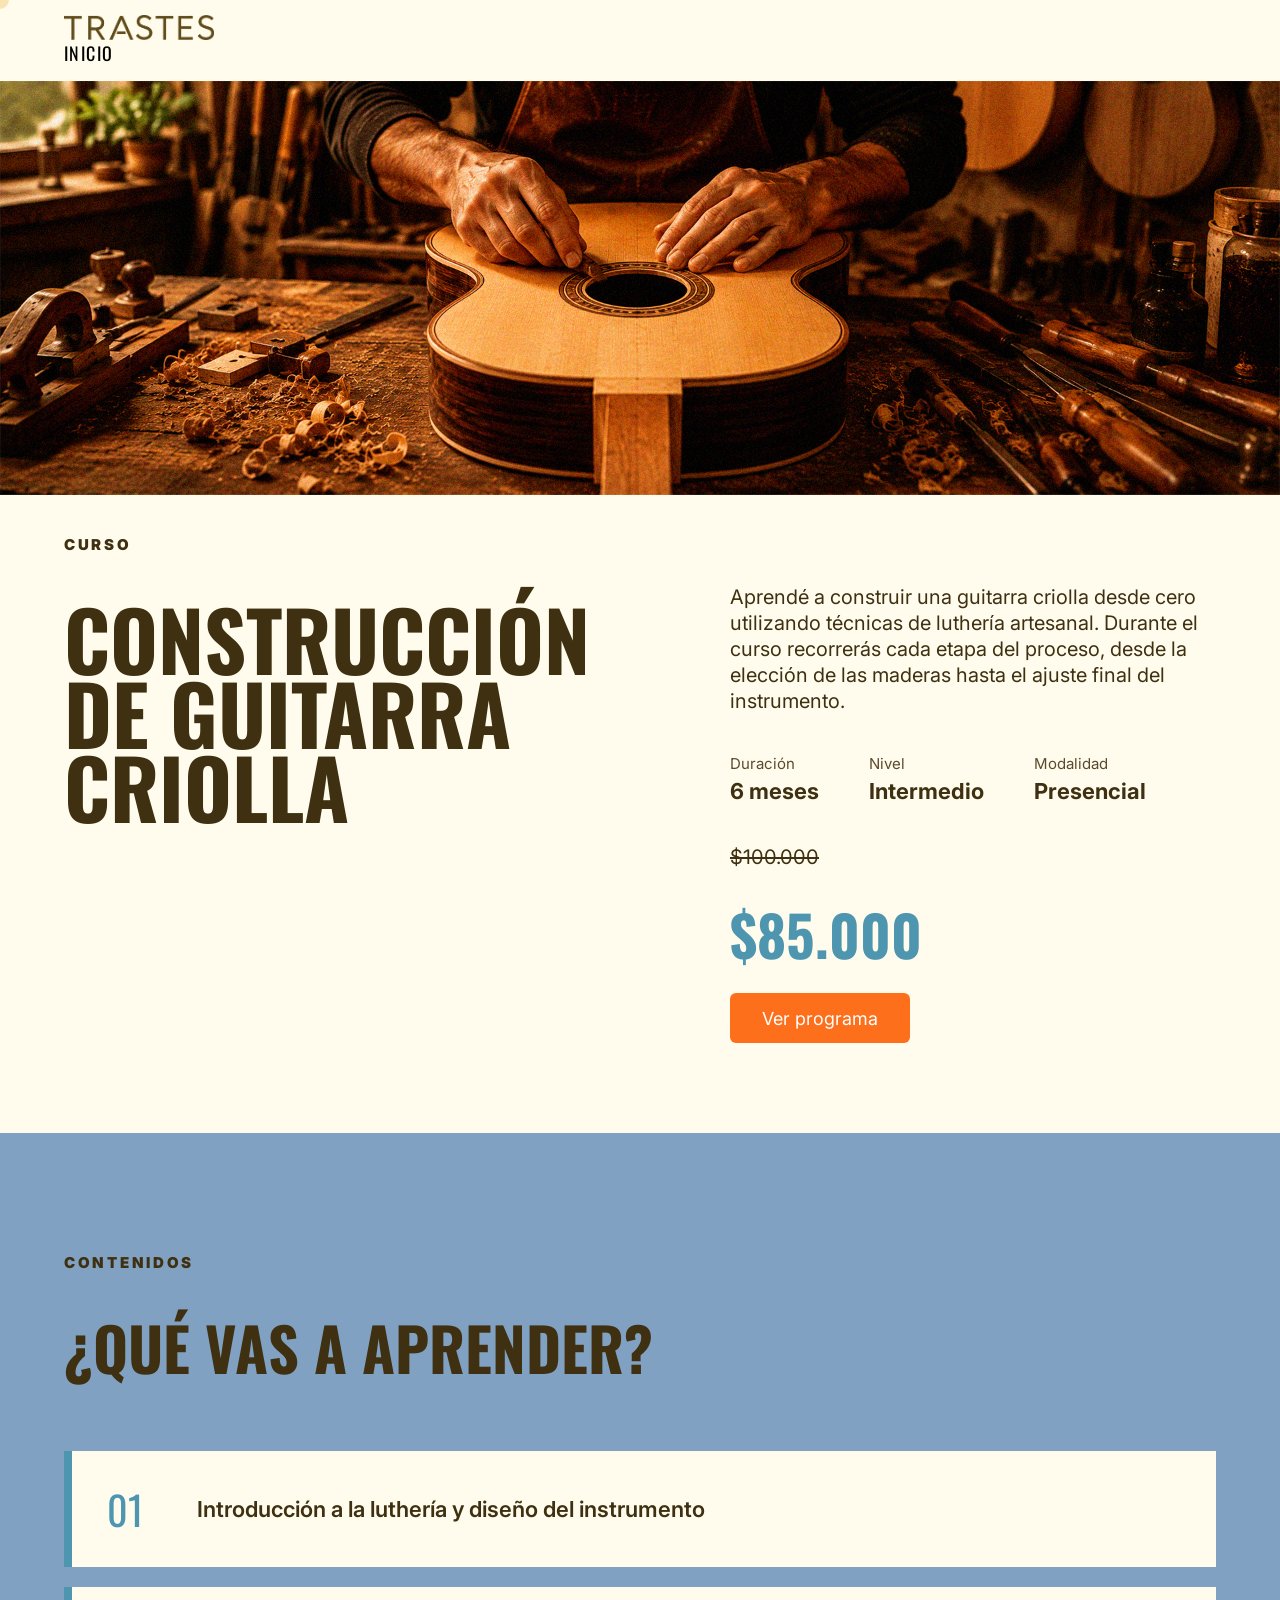
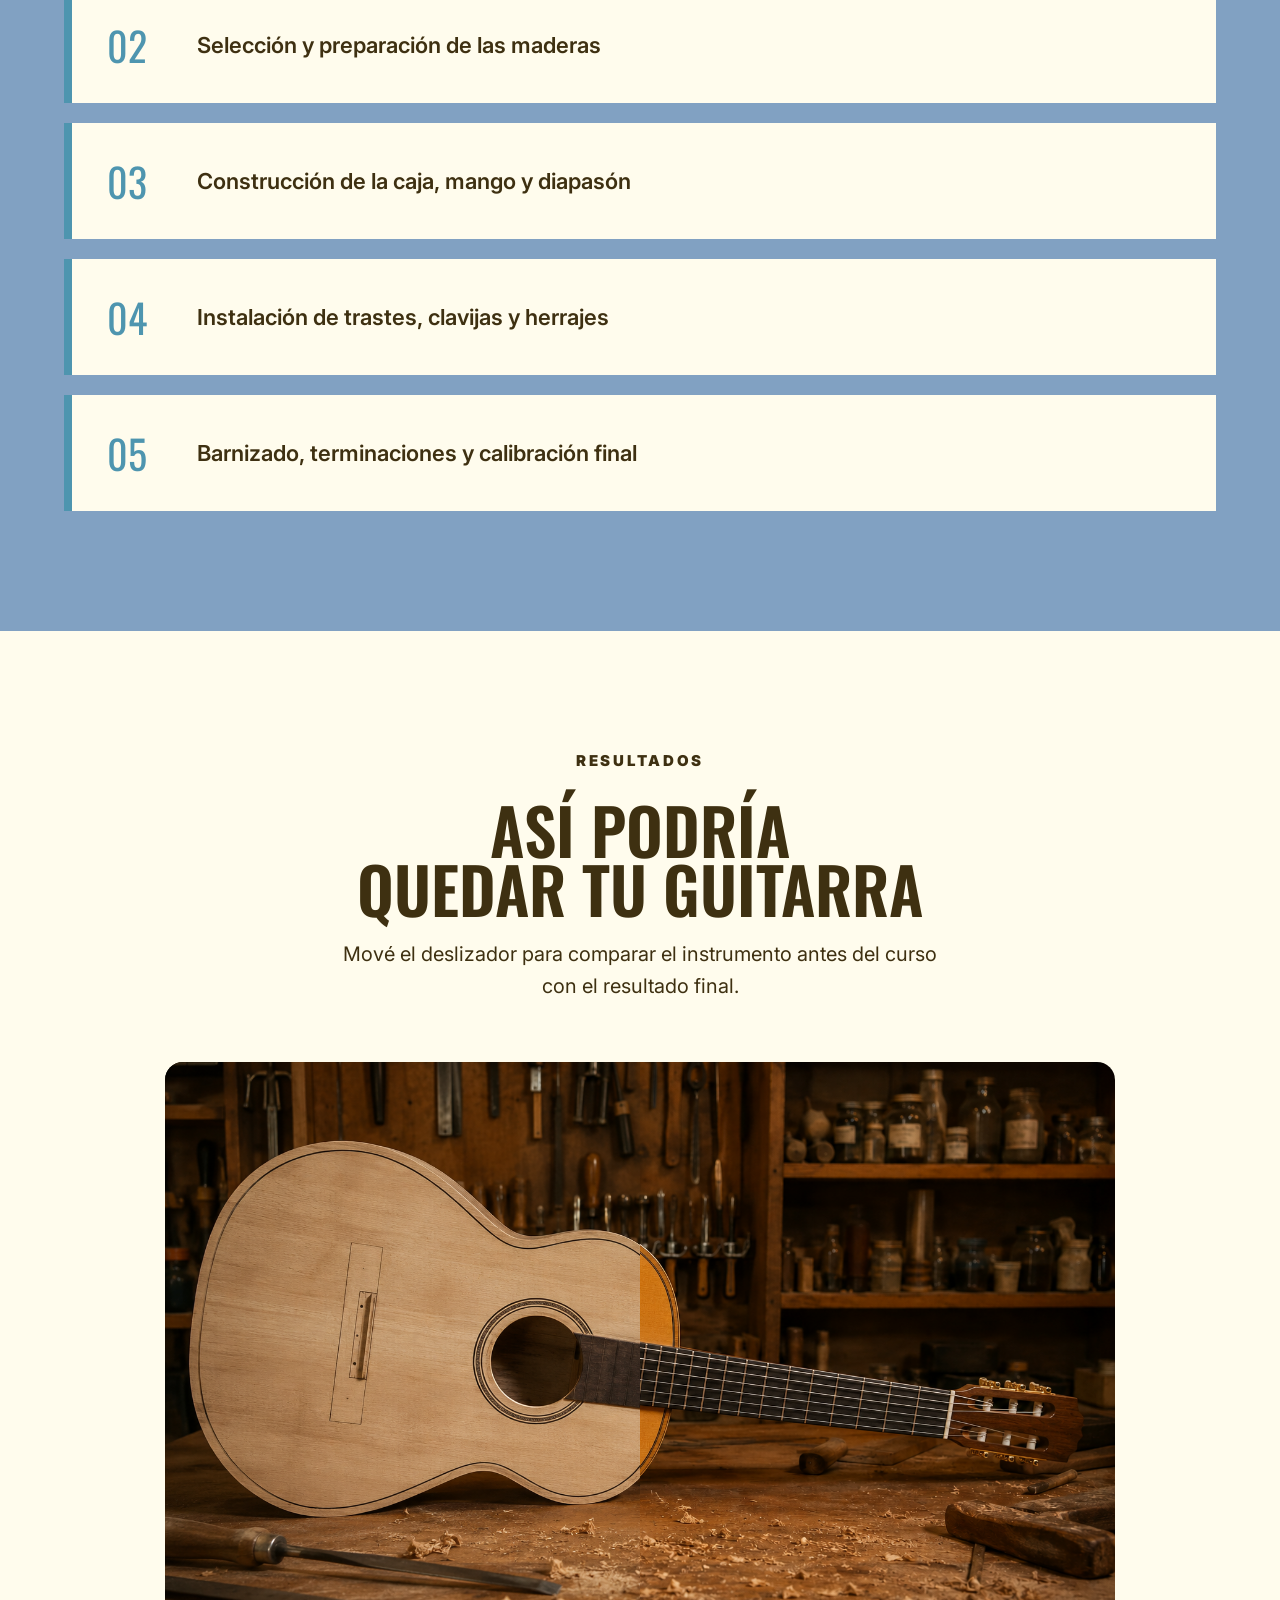
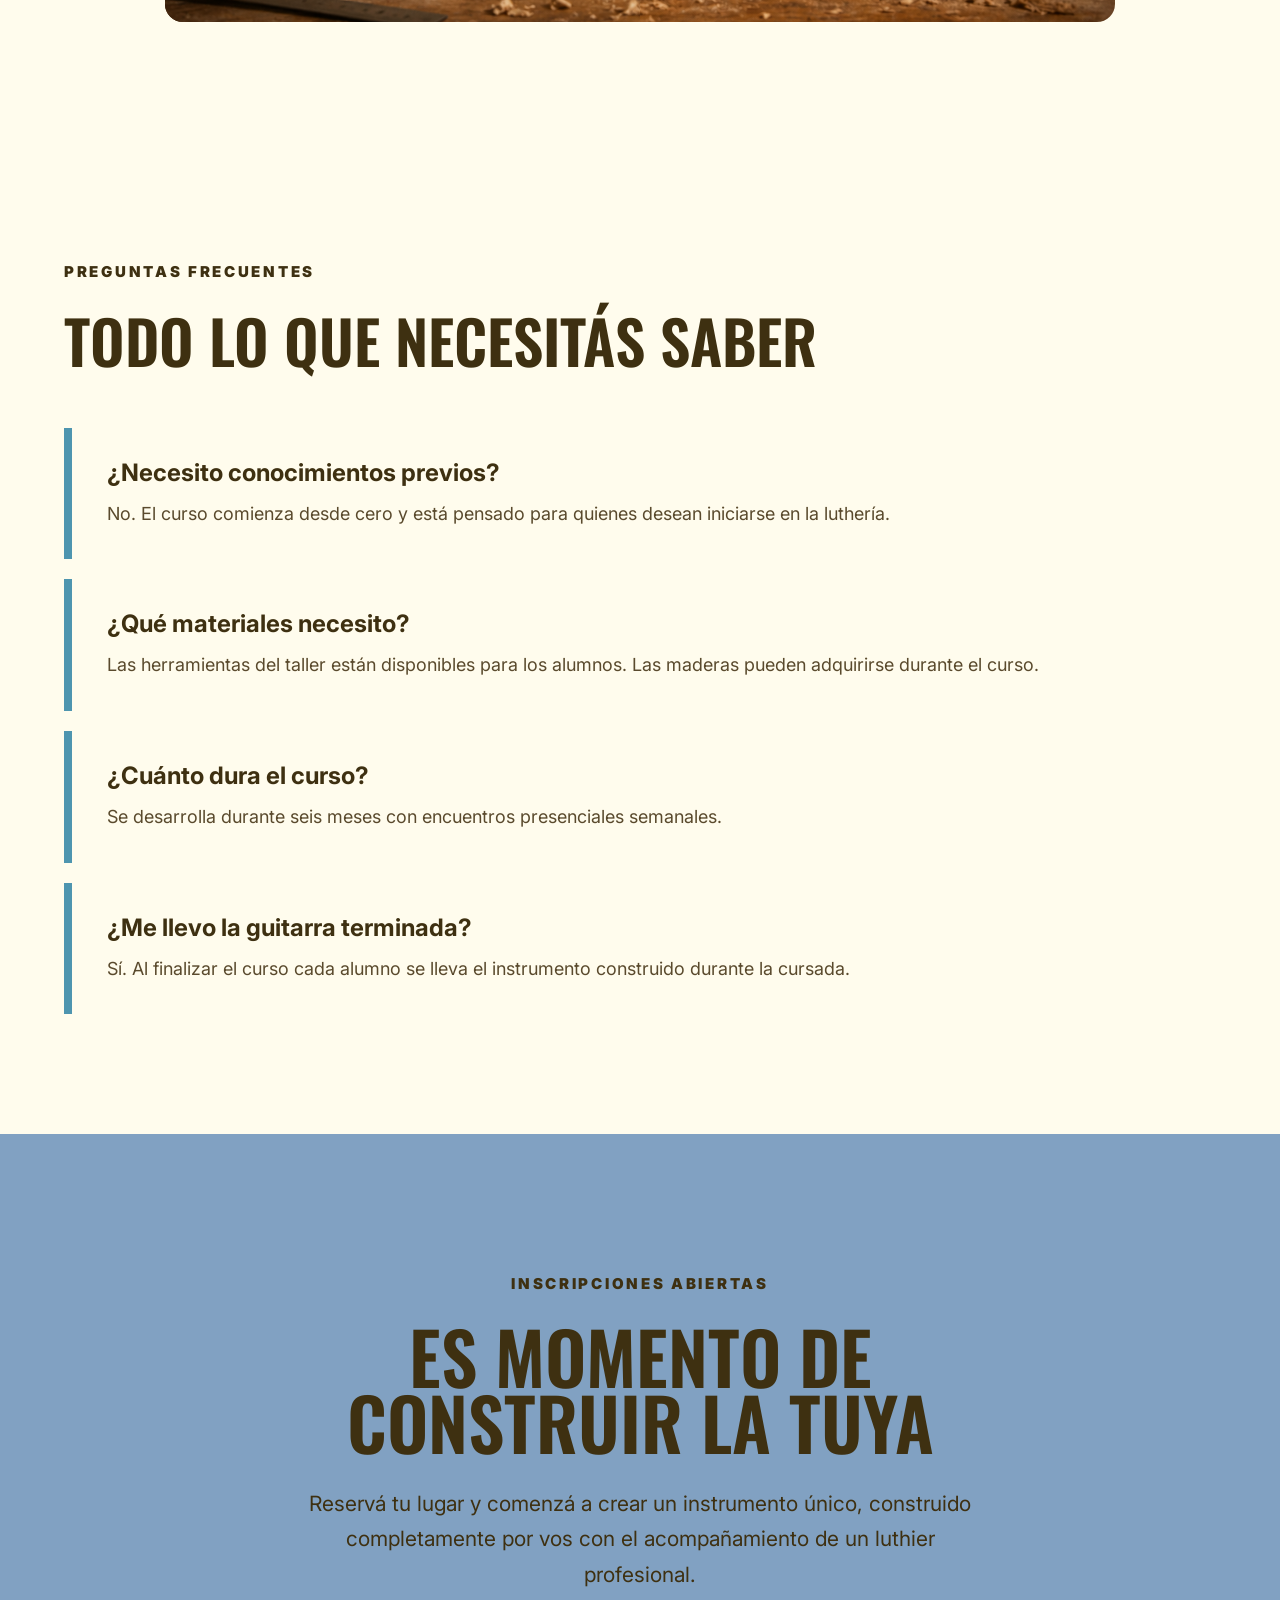
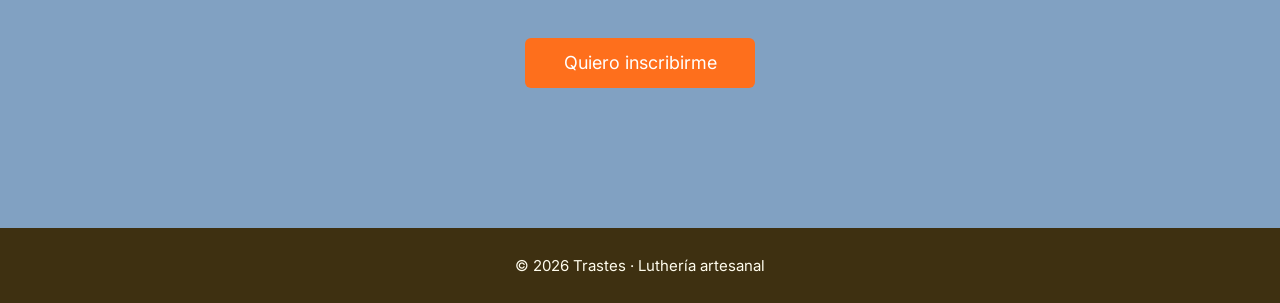
==== detalle.html @ e8a8e0d1 "Primer commit" ====
<!DOCTYPE html>
<html lang="es">

<head>

    <meta charset="UTF-8">

    <meta name="viewport" content="width=device-width, initial-scale=1.0">

    <title>Curso de Construcción de Guitarra Criolla | Trastes</title>

    <link rel="preconnect" href="https://fonts.googleapis.com">

    <link rel="preconnect" href="https://fonts.gstatic.com" crossorigin>

    <link href="https://fonts.googleapis.com/css2?family=Inter:wght@300;400;500;600;700&family=Oswald:wght@400;500;600;700&display=swap" rel="stylesheet">

    <link rel="stylesheet" href="style.css">

</head>

<body>

    <!-- CURSOR -->

    <div class="cursor"></div>

    <!-- ================= HEADER ================= -->

    <header class="header">

        <div class="container header-container">

            <a href="index.html" class="logo">

                <img src="img/logo.png" alt="Trastes">

            </a>

            <nav class="nav">

                <a href="index.html">
                    Inicio
                </a>

            </nav>

        </div>

    </header>

<!-- ================= HERO CURSO ================= -->

<section class="hero-curso">

    <!-- Imagen -->

    <div class="hero-curso-imagen">

        <img src="img/hero-curso.png" alt="Curso de Construcción">

    </div>

    <div class="container">

        <span class="subtitle">
            CURSO
        </span>

        <div class="hero-curso-contenido">

            <!-- Título -->

            <div class="hero-curso-titulo">

                <h1>

                    CONSTRUCCIÓN<br>
                    DE GUITARRA<br>
                    CRIOLLA

                </h1>

            </div>

            <!-- Información -->

            <div class="hero-curso-info">

                <p>

                    Aprendé a construir una guitarra criolla desde cero utilizando técnicas de luthería artesanal. Durante el curso recorrerás cada etapa del proceso, desde la elección de las maderas hasta el ajuste final del instrumento.

                </p>

                <div class="hero-datos">

                    <div class="dato">

                        <span>Duración</span>

                        <strong>6 meses</strong>

                    </div>

                    <div class="dato">

                        <span>Nivel</span>

                        <strong>Intermedio</strong>

                    </div>

                    <div class="dato">

                        <span>Modalidad</span>

                        <strong>Presencial</strong>

                    </div>

                </div>

                <div class="hero-precio">

                    <p class="precio-anterior">

                        $100.000

                    </p>

                    <h3>

                        $85.000

                    </h3>

                </div>

                <a href="#programa" class="btn-principal">

                    Ver programa

                </a>

            </div>

        </div>

    </div>

</section>

    <!-- ================= ¿QUÉ VAS A APRENDER? ================= -->

    <section class="detalle-aprender">

    <div class="container">

        <span class="subtitle">
            CONTENIDOS
        </span>

        <h2>
            ¿QUÉ VAS A APRENDER?
        </h2>

        <div class="programa">

            <div class="programa-item">
                <span>01</span>
                <h3>Introducción a la luthería y diseño del instrumento</h3>
            </div>

            <div class="programa-item">
                <span>02</span>
                <h3>Selección y preparación de las maderas</h3>
            </div>

            <div class="programa-item">
                <span>03</span>
                <h3>Construcción de la caja, mango y diapasón</h3>
            </div>

            <div class="programa-item">
                <span>04</span>
                <h3>Instalación de trastes, clavijas y herrajes</h3>
            </div>

            <div class="programa-item">
                <span>05</span>
                <h3>Barnizado, terminaciones y calibración final</h3>
            </div>

        </div>

    </div>

</section>

    <!-- ================= RESULTADOS ================= -->

    <section class="detalle-resultados">

        <div class="container">

            <span class="subtitle">
                RESULTADOS
            </span>

            <h2>

                ASÍ PODRÍA<br>
                QUEDAR TU GUITARRA

            </h2>

            <p class="resultado-texto">

                Mové el deslizador para comparar el instrumento antes del curso
                con el resultado final.

            </p>

            <div class="comparador">

                <img
                    src="img/resultado-despues.png"
                    alt="Después"
                    class="img-despues">

                <div class="img-antes">

                    <img
                        src="img/resultado-antes.png"
                        alt="Antes">

                </div>

                <input
                    type="range"
                    min="0"
                    max="100"
                    value="50"
                    class="slider-comparador">

            </div>

        </div>

    </section>

    <!-- ================= PREGUNTAS FRECUENTES ================= -->

    <section class="detalle-faq">

        <div class="container">

            <span class="subtitle">
                PREGUNTAS FRECUENTES
            </span>

            <h2>

                TODO LO QUE NECESITÁS SABER

            </h2>

            <div class="faq">

                <div class="faq-item">

                    <h3>
                        ¿Necesito conocimientos previos?
                    </h3>

                    <p>
                        No. El curso comienza desde cero y está pensado para quienes desean iniciarse en la luthería.
                    </p>

                </div>

                <div class="faq-item">

                    <h3>
                        ¿Qué materiales necesito?
                    </h3>

                    <p>
                        Las herramientas del taller están disponibles para los alumnos. Las maderas pueden adquirirse durante el curso.
                    </p>

                </div>

                <div class="faq-item">

                    <h3>
                        ¿Cuánto dura el curso?
                    </h3>

                    <p>
                        Se desarrolla durante seis meses con encuentros presenciales semanales.
                    </p>

                </div>

                <div class="faq-item">

                    <h3>
                        ¿Me llevo la guitarra terminada?
                    </h3>

                    <p>
                        Sí. Al finalizar el curso cada alumno se lleva el instrumento construido durante la cursada.
                    </p>

                </div>

            </div>

        </div>

    </section>
        <!-- ================= CTA FINAL ================= -->

    <section class="detalle-final">

        <div class="container">

            <span class="subtitle">
                INSCRIPCIONES ABIERTAS
            </span>

            <h2>

                ES MOMENTO DE<br>
                CONSTRUIR LA TUYA

            </h2>

            <p>

                Reservá tu lugar y comenzá a crear un instrumento único,
                construido completamente por vos con el acompañamiento
                de un luthier profesional.

            </p>

            <a href="index.html#contacto" class="btn-principal">

                Quiero inscribirme

            </a>

        </div>

    </section>

    <!-- ================= FOOTER ================= -->

    <footer class="footer">

        <div class="container">

            <p>

                © 2026 Trastes · Luthería artesanal

            </p>

        </div>

    </footer>

    <script src="script.js"></script>

</body>

</html>
---- style.css ----
/*==================================================
RESET
==================================================*/

*{
    margin:0;
    padding:0;
    box-sizing:border-box;
}

html{
    scroll-behavior:smooth;
}

body{

    background:#FFFCED;
    color:#000;
    font-family:'Inter',sans-serif;
    overflow-x:hidden;
    cursor:none;

}

/*==================================================
VARIABLES
==================================================*/

:root{

    --crema:#FFFCED;
    --celeste:#789EC5;
    --marron:#3E3011;
    --mostaza:#EFC45E;
    --negro:#000000;

}

/*==================================================
GENERALES
==================================================*/

.container{

    width:90%;
    max-width:1400px;
    margin:auto;

}

img{

    display:block;
    width:100%;

}

a{

    text-decoration:none;
    color:inherit;

}

ul{

    list-style:none;

}

/*==================================================
HEADER
==================================================*/

header{

    width:100%;
    padding:15px 0;

}

.nav-container{

    display:flex;
    justify-content:space-between;
    align-items:center;

}

/*==================================================
LOGO
==================================================*/

.logo img{

    width:150px;
    height:auto;

}

/*==================================================
MENU
==================================================*/

nav ul{

    display:flex;
    align-items:center;
    gap:58px;

}

nav a{

    font-family:'Oswald',sans-serif;
    font-size:18px;
    font-weight:400;
    text-transform:uppercase;
    letter-spacing:.08em;

    transition:.3s;

}

nav a:hover{

    color:var(--celeste);

}
/*==================================================
HERO
==================================================*/

.hero{

    width:100%;
    min-height:100vh;

    display:flex;
    align-items:center;

    padding:80px 0 40px;

}

.hero-container{

    display:flex;
    align-items:center;
    justify-content:space-between;

    gap:90px;

    margin-top:20px;

}

/*==================================================
TEXTO
==================================================*/

.hero-text{

    flex:0 0 43%;

    transform:translateY(-30px);

}

.subtitle{

    display:block;

    margin-bottom:30px;

    font-family:'Inter',sans-serif;
    font-size:15px;
    font-weight:900;
    text-transform:uppercase;
    letter-spacing:.18em;

    color:#3e3011;

}

.hero .subtitle{

    position:relative;
    top:-15px;

}
.hero h1{

    display:flex;
    flex-direction:column;

    margin-bottom:45px;

    font-family:'Oswald',sans-serif;
    font-size:108px;
    font-weight:600;

    line-height:.92;

    text-transform:uppercase;

}

.blue{

    color:#789EC5;

}

.brown{

    color:#3E3011;

}

.hero p{

    width:500px;

    margin-bottom:40px;

    font-family:'Inter',sans-serif;
    font-size:20px;
    font-weight:400;

    line-height:1.7;

    color:#000;

}

.hero p strong{

    font-weight:400;

}

/*==================================================
BOTÓN
==================================================*/

.btn-principal{

    display:inline-flex;
    justify-content:center;
    align-items:center;

    width:180px;
    height:50px;

    background:#fe6f1c;

    border-radius:6px;

    color:#fff;

    font-family:'Inter',sans-serif;
    font-size:18px;
    font-weight:700;

    transition:.3s;

}

.btn-principal:hover{

    background:#ddb148;

}
/*==================================================
IMAGEN HERO
==================================================*/

.hero-image{

    flex:0 0 57%;

    display:flex;
    justify-content:flex-end;
    align-items:center;

}

.hero-image img{

    width:100%;
    max-width:850px;

    height:auto;

    object-fit:contain;

    transition:.4s ease;

}

.hero-image img:hover{

    transform:scale(1.01);

}

/*==================================================
CURSOR PERSONALIZADO
==================================================*/

.cursor{

    position:fixed;

    top:0;
    left:0;

    width:18px;
    height:18px;

    border-radius:50%;

    background:rgba(239,196,94,.40);

    pointer-events:none;

    transform:translate(-50%,-50%);

    z-index:9999;

    transition:
        width .25s,
        height .25s,
        background .25s;

}

/*==================================================
SELECCIÓN
==================================================*/

::selection{

    background:#EFC45E;
    color:#000;

}

/*==================================================
SCROLL
==================================================*/

::-webkit-scrollbar{

    width:10px;

}

::-webkit-scrollbar-track{

    background:#F4F0DF;

}

::-webkit-scrollbar-thumb{

    background:#3E3011;

    border-radius:30px;

}

::-webkit-scrollbar-thumb:hover{

    background:#789EC5;

}

/*==================================================
TRANSICIONES
==================================================*/

.logo img,
nav a,
.btn-principal,
.hero-image img{

    transition:.35s ease;

}

.logo img:hover{

    transform:rotate(-2deg);

}
/*==================================================
/*==================================================
QUIÉNES SOMOS
==================================================*/

.nosotros{

    width:100%;

    padding:60px 0 90px;

}

.nosotros-image{

    width:100vw;

    margin-left:calc(50% - 50vw);

    margin-bottom:40px;

}

.nosotros-image img{

    width:100%;

    display:block;

}

.nosotros-contenido{

    display:flex;

    justify-content:space-between;

    align-items:flex-start;

    gap:140px;

}

.nosotros-titulo{

    width:48%;

}

.nosotros-info{

    width:52%;

}
/*==================================================
LAS MADERAS
==================================================*/

.maderas{

    width:100%;

    padding:140px 0 120px;

    background:
        url("img/maderas.png")
        center bottom
        no-repeat;

    background-size:cover;

}

.maderas-header{

    text-align:center;

    margin-bottom:70px;

}

.maderas-header h2{

    margin-bottom:18px;

    font-family:'Oswald',sans-serif;

    font-size:86px;

    font-weight:600;

    line-height:.95;

    text-transform:uppercase;

    color:var(--marron);

}

.maderas-header p{

    font-family:'Inter',sans-serif;

    font-size:20px;

    font-weight:400;

    line-height:1.45;

    color:#3E3011;

}

/*==================================================
GRID
==================================================*/

.maderas-grid{

    display:grid;

    grid-template-columns:repeat(4,1fr);

    gap:24px;

    justify-items:center;

}
/*==================================================
TARJETAS
==================================================*/

.card-madera{

    width:220px;

    display:flex;
    flex-direction:column;
    align-items:center;

    perspective:1200px;

}

.card-inner{

    position:relative;

    width:220px;
    height:420px;

    transform-style:preserve-3d;
    -webkit-transform-style:preserve-3d;

}

.card-front,
.card-back{

    position:absolute;

    top:0;
    left:0;

    width:100%;
    height:100%;

    border-radius:20px;

    overflow:hidden;

    transition:transform .65s ease;

    backface-visibility:hidden;
    -webkit-backface-visibility:hidden;

}

.card-front{

    background:#fff;

    transform:rotateY(0deg);

}

.card-front img{

    width:100%;
    height:100%;

    object-fit:cover;

    display:block;

}

/*==================================================
CARA TRASERA
==================================================*/

.card-back{

    display:flex;
    flex-direction:column;
    justify-content:center;
    align-items:center;

    padding:40px;

    background:#FFFCED;

    transform:rotateY(180deg);

    backface-visibility:hidden;
    -webkit-backface-visibility:hidden;

    text-align:center;

}

.card-back h3{

    margin-bottom:12px;

    font-family:'Inter',sans-serif;

    font-size:20px;

    font-weight:700;

    color:var(--marron);

}

.card-back p{

    font-family:'Inter',sans-serif;

    font-size:18px;

    font-weight:400;

    line-height:1.4;

    color:var(--marron);

}
/*==================================================
ICONOS MADERAS
==================================================*/

.icono-pluma{

    width:60px;

    height:auto;

    margin-bottom:22px;

}

.icono-escudo{

    width:65px;

    height:auto;

    margin-bottom:22px;

}

.icono-estrella{

    width:70px;

    height:auto;

    margin-bottom:22px;

}

.icono-balanza{

    width:100px;

    height:auto;

    margin-bottom:22px;

}
/*==================================================
ANIMACIÓN FLIP
==================================================*/

.card-front{

    transform:rotateY(0deg);

}

.card-back{

    transform:rotateY(180deg);

}

.card-madera:hover .card-front{

    transform:rotateY(-180deg);

}

.card-madera:hover .card-back{

    transform:rotateY(0deg);

}

/*==================================================
EFECTOS
==================================================*/

.card-front,
.card-back{

    box-shadow:0 8px 30px rgba(0,0,0,.08);

}

.card-madera:hover{

    cursor:pointer;

}

.card-front img{

    transition:.4s ease;

}

.card-madera:hover .card-front img{

    transform:scale(1.03);

}
/*==================================================
NOMBRE DE LA MADERA
==================================================*/

.card-madera h4{

    width:220px;

    margin-top:18px;

    text-align:center;

    font-family:'Inter',sans-serif;
    font-size:20px;
    font-weight:700;

    color:var(--marron);

}
/*==================================================
IMAGEN
==================================================*/

.nosotros-image{

    flex:0 0 48%;

    display:flex;
    justify-content:flex-start;

}

.nosotros-image img{

    display:block;

    width:100%;

    height:auto;

}

/*==================================================
TEXTO
==================================================*/

.nosotros-titulo{

    width:48%;

}

.nosotros-titulo h2{

    display:flex;
    flex-direction:column;

    font-family:'Oswald',sans-serif;
    font-size:88px;
    font-weight:600;

    line-height:.94;

    text-transform:uppercase;

}

.nosotros-titulo h2 span{

    display:block;

    white-space:nowrap;

}

.nosotros-info{

    width:52%;

}

.nosotros-info p{

    font-family:'Inter',sans-serif;
    font-size:19px;
    font-weight:400;

    line-height:1.45;

    color:#000;

    margin-bottom:38px;

}

.nosotros-info .btn-principal{

    margin-top:5px;

}

.btn-principal:active{

    transform:scale(.97);

}
/*==================================================
CURSOS
==================================================*/

.cursos{

    width:100%;

    padding:55px 0 65px;

    background-color:#FFFCED;

    background-image:url("img/fondo-cursos.png");

    background-repeat:no-repeat;

    background-position:center center;

    background-size:cover;

}

.cursos-header{

    text-align:center;

    margin-bottom:55px;

}

.cursos-header h2{

    font-family:'Oswald',sans-serif;
    font-size:74px;
    font-weight:700;

    text-transform:uppercase;

    color:#3E3011;

}

/*==================================================
GRID
==================================================*/

.cursos-grid{

    display:flex;

    justify-content:space-between;

    align-items:flex-start;

    gap:35px;

}

/*==================================================
TARJETAS
==================================================*/

.curso-card{

    width:29%;

    display:flex;

    flex-direction:column;

    align-items:center;

    min-height:620px;

    transition:.35s ease;

    overflow:hidden;

}

.curso-card:hover{

    transform:translateY(-8px);

}

.curso-grande{

    width:32%;

    min-height:600px;

}

.curso-card img{

    width:100%;

    display:block;

}
.curso-grande img{

    width:93%;

    margin:16px auto 0;

}

/*==================================================
INFORMACIÓN
==================================================*/

.curso-info{

    width:80%;

    margin-top:-270px;

    display:flex;

    flex-direction:column;

}

.curso-card:not(.curso-grande) .curso-info{

    margin-top:-260px;

}

.nivel{

    margin-bottom:12px;

    font-family:'Inter',sans-serif;
    font-size:15px;
    font-weight:400;

    color:#3E3011;

}

.nivel strong{

    font-weight:700;

}

.curso-info h3{

    margin-bottom:14px;

    font-family:'Inter',sans-serif;
    font-size:23px;
    font-weight:700;

    line-height:1.05;

    color:#3E3011;

}

.descripcion{

    margin-bottom:8px;

    font-family:'Inter',sans-serif;
    font-size:14px;

    line-height:1.45;

    color:#3E3011;

}

.precio-anterior{

    margin-bottom:-50px;

    font-family:'Inter',sans-serif;
    font-size:17px;

    color:#6E5A37;

    text-decoration:line-through;

}

.curso-footer{

    display:flex;

    justify-content:space-between;

    align-items:flex-end;

    gap:18px;

    margin-top:12px;

}

.precio{

    font-family:'Inter',sans-serif;
    font-size:30px;
    font-weight:800;

    color:#4E95AF;

    margin:0;

}

/*==================================================
BOTÓN
==================================================*/

.curso-card .btn-principal{

    width:150px;
    height:44px;

    display:flex;
    justify-content:center;
    align-items:center;

    margin:0;

    font-size:18px;

    flex-shrink:0;

}
/*==================================================
BOTONES
==================================================*/
.curso-card .btn-principal{

    width:180px;
    height:50px;

    display:flex;
    justify-content:center;
    align-items:center;

}

/* Tarjetas laterales */
.curso-chico .btn-principal{

    margin-top:-25px;

}

/* Tarjeta del medio */
.curso-grande .btn-principal{

    margin-top:0;

}

/*==================================================
HEADER
==================================================*/

.cursos-header{

    text-align:center;

    margin-bottom:35px;

}

.cursos-header h2{

    font-family:'Oswald',sans-serif;

    font-size:74px;

    font-weight:700;

    text-transform:uppercase;

    color:#3E3011;

}
/*==================================================
PROCESO
==================================================*/

.proceso{

    width:100%;

    padding:90px 0;

    background:url("img/fondo-proceso.png") center center no-repeat;

    background-size:cover;

}

/*==================================================
CONTENEDOR
==================================================*/

.proceso-container{

    display:flex;

    flex-direction:column;

}

/*==================================================
HEADER
==================================================*/

.proceso-header{

    margin-bottom:70px;

}

.proceso .subtitle{

    margin-bottom:16px;

}

.proceso-header h2{

    font-family:'Oswald',sans-serif;

    font-size:64px;

    font-weight:700;

    line-height:.92;

    text-transform:uppercase;

    color:#3E3011;

}

/*==================================================
CONTENIDO
==================================================*/

.proceso-content{

    display:flex;

    justify-content:space-between;

    align-items:flex-start;

    gap:100px;

}

/*==================================================
TIMELINE
==================================================*/

.timeline{

    width:520px;

    position:relative;

    display:flex;

    flex-direction:column;

    gap:55px;

    padding-left:5px;

}

.linea{

    position:absolute;

    left:17px;

    top:18px;

    bottom:18px;

    width:2px;

    background:#C7B898;

}

.step{

    display:grid;

    grid-template-columns:36px 55px auto;

    align-items:flex-start;

    column-gap:22px;

}

/*==================================================
CÍRCULO
==================================================*/

.circle{

    width:34px;

    height:34px;

    border-radius:50%;

    border:2px solid #3E3011;

    background:#FFFCED;

    transition:.4s;

    z-index:2;

}

/*==================================================
NÚMERO
==================================================*/

.numero{

    font-family:'Inter',sans-serif;

    font-size:34px;

    font-weight:700;

    color:#B7AA91;

    transition:.4s;

}

/*==================================================
TEXTO
==================================================*/

.texto{

    font-family:'Inter',sans-serif;

    font-size:26px;

    font-weight:700;

    line-height:1.1;

    text-transform:uppercase;

    color:#B7AA91;

    transition:.4s;

}

.texto span{

    display:block;

    margin-top:10px;

    font-family:'Inter',sans-serif;

    font-size:16px;

    font-weight:400;

    line-height:1.45;

    text-transform:none;

    color:#7D6A49;

    max-width:300px;

}

/*==================================================
ACTIVO
==================================================*/

.step.active .circle{

    background:#3e3011;

}

.step.active .numero,
.step.active .texto{

    color:#3e3011;

}

.step.active .texto span{

    color:#3e3011;

}

/*==================================================
IMAGEN
==================================================*/

.proceso-right{

    flex:1;

    display:flex;

    justify-content:center;

    align-items:flex-start;

    margin-top:-60px;

    margin-left:100px;

}

.proceso-right img{

    width:100%;

    max-width:560px;

    border-radius:20px;

    transition:opacity .5s ease;

}
/*==================================================
GALERÍA
==================================================*/

.galeria{

    width:100%;

    padding:90px 0;

    overflow:hidden;

    background:url("img/fondo-galeria.png") center center no-repeat;
    background-size:cover;

}

/*==================================================
FILAS
==================================================*/

.galeria-slider{

    width:100%;

    overflow:hidden;

    margin-bottom:18px;

}

.galeria-track{

    display:flex;

    width:max-content;

    gap:18px;

}

.galeria-track img{

    width:320px;

    height:320px;

    object-fit:cover;

    flex-shrink:0;

    transition:transform .35s ease;

}

.galeria-track img:hover{

    transform:scale(1.05);

}

/*==================================================
ANIMACIONES
==================================================*/

.izquierda{

    animation:galeriaIzquierda 90s linear infinite;

}

.derecha{

    animation:galeriaDerecha 90s linear infinite;

}

@keyframes galeriaIzquierda{

    from{

        transform:translateX(0);

    }

    to{

        transform:translateX(-50%);

    }

}

@keyframes galeriaDerecha{

    from{

        transform:translateX(-50%);

    }

    to{

        transform:translateX(0);

    }

}
/*==================================================
TESTIMONIOS
==================================================*/

.testimonios{

    width:100%;

    padding:90px 0;

    background:url("img/fondo-testimonios.png") center center no-repeat;

    background-size:cover;

    overflow:hidden;

}

/*==================================================
HEADER
==================================================*/

.testimonios-header{

    text-align:center;

    margin-bottom:60px;

}

.testimonios-header h2{

    font-family:'Oswald',sans-serif;

    font-size:64px;

    font-weight:700;

    line-height:.95;

    text-transform:uppercase;

    color:#3E3011;

}

/*==================================================
SLIDER
==================================================*/

.slider{

    width:100%;

    overflow:hidden;

    padding:0 80px;

    box-sizing:border-box;

}

.slider-track{

    display:flex;

    gap:28px;

    width:max-content;

    padding:15px 0;

    animation:scrollTestimonios 90s linear infinite;

}

/*==================================================
TARJETAS
==================================================*/

.testimonio-card{

    width:360px;

    min-height:230px;

    padding:35px;

    border-radius:18px;

    background:#FFFCED;

    flex-shrink:0;

    display:flex;

    flex-direction:column;

    justify-content:flex-start;

    box-shadow:0 10px 30px rgba(0,0,0,.08);

}

/*==================================================
TEXTO
==================================================*/

.estrellas{

    font-size:22px;

    color:#F6B100;

    margin-bottom:18px;

}

.comentario{

    font-family:'Inter',sans-serif;

    font-size:18px;

    line-height:1.7;

    color:#3E3011;

    margin-bottom:25px;

}

.autor{

    margin-top:auto;

    font-family:'Inter',sans-serif;

    font-size:15px;

    font-weight:700;

    color:#4E95AF;

}

/*==================================================
ANIMACIÓN
==================================================*/

@keyframes scrollTestimonios{

    from{

        transform:translateX(0);

    }

    to{

        transform:translateX(-50%);

    }

}
/*==================================================
CONTACTO
==================================================*/

.contacto{

    width:100%;

    padding:100px 0;

    background:#F8F3E6;

}

/*==================================================
CONTENEDOR
==================================================*/

.contacto-container{

    display:flex;

    justify-content:space-between;

    align-items:center;

    gap:80px;

}

/*==================================================
IZQUIERDA
==================================================*/

.contacto-left{

    width:42%;

}

.contacto .subtitle{

    margin-bottom:18px;

}

.contacto-left h2{

    margin-bottom:28px;

    font-family:'Oswald',sans-serif;

    font-size:84px;

    font-weight:600;

    line-height:.9;

    text-transform:uppercase;

    color:#3E3011;

}

.contacto-left h2 span{

    color:#789ec5;

}

.contacto-left p{

    margin-bottom:35px;

    font-family:'Inter',sans-serif;

    font-size:22px;

    color:#222;

}

/*==================================================
FORMULARIO
==================================================*/

.contacto form{

    display:flex;

    flex-direction:column;

    gap:20px;

}

.contacto input,
.contacto textarea{

    width:100%;

    padding:16px 26px;

    background:transparent;

    border:1px solid #8F8164;

    outline:none;

    font-family:'Inter',sans-serif;

    font-size:18px;

    color:#3E3011;

}
.contacto textarea{

    height:120px;

    resize:none;

}
.contacto input::placeholder,
.contacto textarea::placeholder{

    color:#3E3011;

}

/*==================================================
BOTÓN
==================================================*/
.btn-principal{

    display:inline-flex;
    justify-content:center;
    align-items:center;

    width:180px;
    height:50px;

    background:#fe6f1c;

    border:none;
    outline:none;

    border-radius:6px;

    color:#fff;

    font-family:'Inter',sans-serif;
    font-size:18px;
    font-weight:400;

    transition:.3s;

    cursor:pointer;

}

/*==================================================
IMAGEN
==================================================*/

.contacto-right{

    width:52%;

    display:flex;

    justify-content:flex-end;

}

.contacto-right img{

    width:100%;

    max-width:760px;

    display:block;

}
/*==================================================
HERO CURSO
==================================================*/

.hero-curso{

    width:100%;

    padding:0 0 90px;

}

/*==================================================
IMAGEN
==================================================*/

.hero-curso-imagen{

    width:100vw;

    margin-left:calc(50% - 50vw);

    margin-bottom:40px;

}

.hero-curso-imagen img{

    width:100%;

    display:block;

}

/*==================================================
CONTENIDO
==================================================*/

.hero-curso-contenido{

    display:flex;

    justify-content:space-between;

    align-items:flex-start;

    gap:140px;

}

/*==================================================
COLUMNA IZQUIERDA
==================================================*/

.hero-curso-titulo{

    width:48%;

}

.hero-curso-titulo h1{

    margin-top:18px;

    font-family:'Oswald',sans-serif;

    font-size:82px;

    font-weight:700;

    line-height:.9;

    text-transform:uppercase;

    color:#3E3011;

}

/*==================================================
COLUMNA DERECHA
==================================================*/

.hero-curso-info{
    width:52%;

}

.hero-curso-info p{
    margin-bottom:40px;

    font-family:'Inter',sans-serif;

    font-size:20px;

    line-height:1.3;

    color:#3E3011;

}

/*==================================================
DATOS
==================================================*/

.hero-datos{

    display:flex;

    gap:50px;

    margin-bottom:40px;

}

.dato{

    display:flex;

    flex-direction:column;

}

.dato span{

    font-size:15px;

    color:#5C4A2C;

    margin-bottom:5px;

}

.dato strong{

    font-size:22px;

    color:#3E3011;

}

/*==================================================
PRECIO
==================================================*/

.hero-precio{

    margin-bottom:35px;

}

.precio-anterior{

    font-size:18px;

    text-decoration:line-through;

    color:#7E6E53;

    margin-bottom:-20px;

}
.hero-precio h3{

    font-family:'Oswald',sans-serif;

    font-size:56px;

    line-height:.85;

    color:#4E95AF;

}
/*==================================================
BOTÓN
==================================================*/

.hero-curso-info .btn-principal{
    display:inline-flex;

    align-items:center;

    justify-content:center;

}
/*==================================================
APRENDER
==================================================*/

.detalle-aprender{

    padding:120px 0;

    background:#81a1c2;

}

.detalle-aprender h2{

    margin:20px 0 60px;

    font-family:'Oswald',sans-serif;

    font-size:60px;

    color:#3E3011;

    text-transform:uppercase;

}

.aprender-grid{

    display:grid;

    grid-template-columns:repeat(3,1fr);

    gap:28px;

}

.item{

    padding:35px;

    background:#fffced;

    border:1px solid #fffced;

    transition:.35s;

}

.item:hover{

    transform:translateY(-8px);

    box-shadow:0 18px 40px rgba(0,0,0,.08);

}

.item h3{

    margin-bottom:18px;

    font-family:'Oswald',sans-serif;

    font-size:50px;

    color:#4E95AF;

}

.item p{

    font-family:'Inter',sans-serif;

    font-size:18px;

    line-height:1.6;

    color:#3E3011;

}
/*==================================================
PROGRAMA
==================================================*/

.detalle-programa{

    width:100%;

    padding:120px 0;

    background:#fffced;

}

.detalle-programa h2{

    margin:20px 0 60px;

    font-family:'Oswald',sans-serif;

    font-size:60px;

    font-weight:600;

    line-height:.95;

    text-transform:uppercase;

    color:#3E3011;

}

.programa{

    display:flex;

    flex-direction:column;

    gap:20px;

}

.programa-item{

    display:flex;

    align-items:center;

    gap:35px;

    padding:28px 35px;

    background:#fffced;

    border-left:8px solid #4E95AF;

    transition:.35s;

}

.programa-item:hover{

    transform:translateX(10px);

    box-shadow:0 12px 30px rgba(0,0,0,.08);

}

.programa-item span{

    width:55px;

    font-family:'Oswald',sans-serif;

    font-size:40px;

    color:#4E95AF;

}

.programa-item h3{

    font-family:'Inter',sans-serif;

    font-size:22px;

    font-weight:600;

    color:#3E3011;

}

/*==================================================
RESULTADOS
==================================================*/

.detalle-resultados{

    width:100%;

    padding:120px 0;

    background:#fffced;

    text-align:center;

}

.detalle-resultados h2{

    margin:20px 0;

    font-family:'Oswald',sans-serif;

    font-size:64px;

    font-weight:600;

    line-height:.92;

    text-transform:uppercase;

    color:#3E3011;

}

.resultado-texto{

    max-width:620px;

    margin:0 auto 60px;

    font-family:'Inter',sans-serif;

    font-size:20px;

    line-height:1.6;

    color:#3E3011;

}

/*==================================================
COMPARADOR
==================================================*/

.comparador{

    position:relative;

    width:100%;

    max-width:950px;

    height:560px;

    margin:auto;

    overflow:hidden;

    border-radius:18px;

}

.img-despues{

    width:100%;

    height:100%;

    object-fit:cover;

}

.img-antes{

    position:absolute;

    top:0;

    left:0;

    width:50%;

    height:100%;

    overflow:hidden;

}

.img-antes img{

    width:950px;

    height:560px;

    object-fit:cover;

}

.slider-comparador{

    position:absolute;

    inset:0;

    width:100%;

    opacity:0;

    cursor:ew-resize;

}
/*==================================================
PREGUNTAS FRECUENTES
==================================================*/

.detalle-faq{

    width:100%;

    padding:120px 0;

    background:#fffced;

}

.detalle-faq h2{

    margin:20px 0 60px;

    font-family:'Oswald',sans-serif;

    font-size:60px;

    font-weight:600;

    line-height:.95;

    text-transform:uppercase;

    color:#3E3011;

}

.faq{

    display:flex;

    flex-direction:column;

    gap:20px;

}

.faq-item{

    background:#fffced;

    border-left:8px solid #4E95AF;

    padding:30px 35px;

    transition:.35s;

}

.faq-item:hover{

    transform:translateX(8px);

    box-shadow:0 12px 30px rgba(0,0,0,.08);

}

.faq-item h3{

    margin-bottom:12px;

    font-family:'Inter',sans-serif;

    font-size:24px;

    font-weight:700;

    color:#3E3011;

}

.faq-item p{

    font-family:'Inter',sans-serif;

    font-size:18px;

    line-height:1.7;

    color:#5A4A2D;

}

/*==================================================
CTA FINAL
==================================================*/

.detalle-final{

    width:100%;

    padding:140px 0;

    background:#81a1c2;

    text-align:center;

}

.detalle-final h2{

    margin:20px auto 30px;

    font-family:'Oswald',sans-serif;

    font-size:72px;

    font-weight:600;

    line-height:.92;

    text-transform:uppercase;

    color:#3E3011;

}

.detalle-final p{

    width:700px;

    max-width:100%;

    margin:0 auto 45px;

    font-family:'Inter',sans-serif;

    font-size:21px;

    line-height:1.7;

    color:#3E3011;

}

.detalle-final .btn-principal{

    width:230px;

    margin:auto;

}

/*==================================================
FOOTER
==================================================*/

.footer{

    width:100%;

    padding:28px 0;

    background:#3E3011;

}

.footer p{

    text-align:center;

    font-family:'Inter',sans-serif;

    font-size:15px;

    color:#fffced;

}
/*==================================================
RESPONSIVE MOBILE
==================================================*/

@media (max-width:768px){

    .container{

        width:90%;

    }

}
/*==================================================
RESPONSIVE MOBILE - PARTE 1
==================================================*/

@media (max-width:768px){

    body{
        cursor:auto;
    }

    .cursor{
        display:none;
    }

    .container{
        width:88%;
    }

    /*================ HEADER ================*/

    header{
        padding:14px 0;
    }

    .nav-container{
        flex-direction:column;
        gap:12px;
    }

    .logo{
        font-size:26px;
    }

    nav ul{
        gap:14px;
        flex-wrap:wrap;
        justify-content:center;
    }

    nav a{
        font-size:11px;
        letter-spacing:1px;
    }

    /*================ HERO ================*/

    .hero{

        min-height:auto;

        padding:35px 0 45px;

    }

    .hero-container{

        flex-direction:column;

        gap:28px;

    }

    .hero-image{

        width:100%;

        order:1;

        display:flex;

        justify-content:center;

    }

    .hero-image img{

        width:100%;

        max-width:700px;

        margin:auto;

    }

    .hero-text{

        width:100%;

        order:2;

        margin-top:30px;

    }

    .hero .subtitle{

        display:block;

        margin-bottom:18px;

        letter-spacing:3px;

    }

    .hero h1{

        font-size:46px;

        line-height:.92;

        margin-bottom:20px;

    }

    .hero p{

        width:100%;

        font-size:15px;

        line-height:1.6;

        margin-bottom:22px;

    }

    .hero .btn-principal{

        width:170px;

        height:46px;

        font-size:14px;

    }

}
/*==================================================
RESPONSIVE MOBILE - PARTE 2
==================================================*/

@media (max-width:768px){

    /*==================================================
    QUIÉNES SOMOS
    ==================================================*/

    .nosotros{

        padding:50px 0 70px;

    }

    .nosotros-contenido{

        flex-direction:column;

        gap:35px;

    }

    .nosotros-titulo,
    .nosotros-info{

        width:100%;

    }

    .nosotros-titulo h2{

        font-size:54px;

    }

    .nosotros-info p{

        font-size:18px;

    }

    /*==================================================
    MADERAS
    ==================================================*/

    .maderas{

        padding:80px 0;

    }

    .maderas-header h2{

        font-size:52px;

    }

    .maderas-header p{

        font-size:18px;

    }

    .maderas-grid{

        grid-template-columns:1fr;

        gap:35px;

    }

    .card-madera{

        width:100%;

        align-items:center;

    }

    .card-inner{

        width:260px;

        height:460px;

    }

    .card-madera h4{

        width:260px;

    }

    /*==================================================
    CURSOS
    ==================================================*/

    .cursos{

        padding:55px 0;

    }

    .cursos-header{

        margin-bottom:35px;

    }

    .cursos-header h2{

        font-size:44px;

        line-height:.95;

    }

    .cursos-grid{

        display:flex;

        flex-direction:column;

        align-items:center;

        gap:45px;

    }

    .curso-card,
    .curso-grande{

        width:100%;

        max-width:340px;

        min-height:auto;

        height:auto;

        overflow:visible;

    }

    .curso-card img,
    .curso-grande img{

        width:100%;

        display:block;

        margin:0;

    }

    .curso-grande img{

        width:100%;

        margin:0;

    }
    .curso-grande .curso-info{

    margin-top:-250px;

}

    /* SUBE EL BLOQUE SOBRE LA IMAGEN */

    .curso-info{

        width:88%;

        margin:-200px auto 0;

        display:flex;

        flex-direction:column;

    }

    .curso-card:not(.curso-grande) .curso-info{

        margin:-220px auto 0;

    }

    .nivel{

        font-size:14px;

        margin-bottom:8px;

    }

    .curso-info h3{

        font-size:22px;

        line-height:1.05;

        margin-bottom:10px;

    }

    .descripcion{

        font-size:14px;

        line-height:1.45;

        margin-bottom:12px;

    }

    .precio-anterior{

        font-size:15px;

        margin-bottom:4px;

    }

    .curso-footer{

        display:flex;

        justify-content:space-between;

        align-items:center;

        gap:12px;

        margin-top:15px;

    }

    .precio{

        font-size:28px;

    }

    .curso-card .btn-principal{

        width:135px;

        height:42px;

        font-size:15px;

        margin-top:0;

    }

    .curso-chico .btn-principal,
    .curso-grande .btn-principal{

        margin-top:0;

    }

}
/*==================================================
RESPONSIVE MOBILE - PARTE 3
==================================================*/

@media (max-width:768px){

    /*==================================================
    PROCESO
    ==================================================*/

    .proceso{

        padding:60px 0;

    }

    .proceso-header{

        margin-bottom:40px;

    }

    .proceso-header h2{

        font-size:50px;

    }

    .proceso-content{

        flex-direction:column;

        gap:45px;

    }

    .timeline{

        width:100%;

        gap:35px;

    }

    .step{

        grid-template-columns:30px 40px 1fr;

        column-gap:18px;

    }

    .numero{

        font-size:26px;

    }

    .texto{

        font-size:20px;

    }

    .texto span{

        font-size:15px;

        max-width:100%;

    }

    .proceso-right{

        width:100%;

        margin:0;

    }

    .proceso-right img{

        max-width:100%;

    }

    /*==================================================
    GALERÍA
    ==================================================*/

    .galeria{

        padding:60px 0;

    }

    .galeria-track{

        gap:12px;

    }

    .galeria-track img{

        width:180px;

        height:180px;

    }

    /*==================================================
    TESTIMONIOS
    ==================================================*/

    .testimonios{

        padding:60px 0;

    }

    .testimonios-header h2{

        font-size:48px;

    }

    .slider{

        padding:0 20px;

    }

    .slider-track{

        gap:18px;

    }

    .testimonio-card{

        width:270px;

        min-height:200px;

        padding:25px;

    }

    .comentario{

        font-size:16px;

    }

    /*==================================================
    CONTACTO
    ==================================================*/

    .contacto{

        padding:70px 0;

    }

    .contacto-container{

        flex-direction:column;

        gap:50px;

    }

    .contacto-left,
    .contacto-right{

        width:100%;

    }

    .contacto-left h2{

        font-size:52px;

    }

    .contacto-left p{

        font-size:18px;

    }

    .contacto-right{

        justify-content:center;

    }

    .contacto-right img{

        max-width:100%;

    }

}
/*==================================================
RESPONSIVE MOBILE - PARTE 4
==================================================*/

@media (max-width:768px){

    /*==================================================
    HERO CURSO
    ==================================================*/

    .hero-curso{

        padding:0 0 60px;

    }

    .hero-curso-imagen{

        margin-bottom:30px;

    }

    .hero-curso-contenido{

        flex-direction:column;

        gap:35px;

    }

    .hero-curso-titulo,
    .hero-curso-info{

        width:100%;

    }

    .hero-curso-titulo h1{

        font-size:52px;

    }

    .hero-curso-info p{

        font-size:18px;

        margin-bottom:30px;

    }

    .hero-datos{

        flex-direction:column;

        gap:20px;

        margin-bottom:30px;

    }

    .hero-precio h3{

        font-size:42px;

    }

    .hero-curso-info .btn-principal{

        width:100%;

    }

    /*==================================================
    APRENDER
    ==================================================*/

    .detalle-aprender{

        padding:70px 0;

    }

    .detalle-aprender h2{

        font-size:46px;

        margin-bottom:40px;

    }

    .aprender-grid{

        grid-template-columns:1fr;

    }

    .item{

        padding:25px;

    }

    .item h3{

        font-size:40px;

    }

    /*==================================================
    PROGRAMA
    ==================================================*/

    .detalle-programa{

        padding:70px 0;

    }

    .detalle-programa h2{

        font-size:46px;

        margin-bottom:40px;

    }

    .programa-item{

        flex-direction:column;

        align-items:flex-start;

        gap:15px;

        padding:22px;

    }

    .programa-item span{

        font-size:34px;

    }

    .programa-item h3{

        font-size:20px;

    }

    /*==================================================
    RESULTADOS
    ==================================================*/

    .detalle-resultados{

        padding:70px 0;

    }

    .detalle-resultados h2{

        font-size:46px;

    }

    .resultado-texto{

        font-size:18px;

        margin-bottom:35px;

    }

    .comparador{

        width:100%;

        height:260px;

    }

    .img-antes img{

        width:100%;

        height:260px;

    }

    /*==================================================
    FAQ
    ==================================================*/

    .detalle-faq{

        padding:70px 0;

    }

    .detalle-faq h2{

        font-size:46px;

        margin-bottom:40px;

    }

    .faq-item{

        padding:22px;

    }

    .faq-item h3{

        font-size:20px;

    }

    .faq-item p{

        font-size:16px;

    }

    /*==================================================
    CTA FINAL
    ==================================================*/

    .detalle-final{

        padding:80px 0;

    }

    .detalle-final h2{

        font-size:48px;

    }

    .detalle-final p{

        width:100%;

        font-size:18px;

    }

    .detalle-final .btn-principal{

        width:100%;

        max-width:320px;

    }

    /*==================================================
    FOOTER
    ==================================================*/

    .footer{

        padding:22px 0;

    }

    .footer p{

        font-size:14px;

    }

}
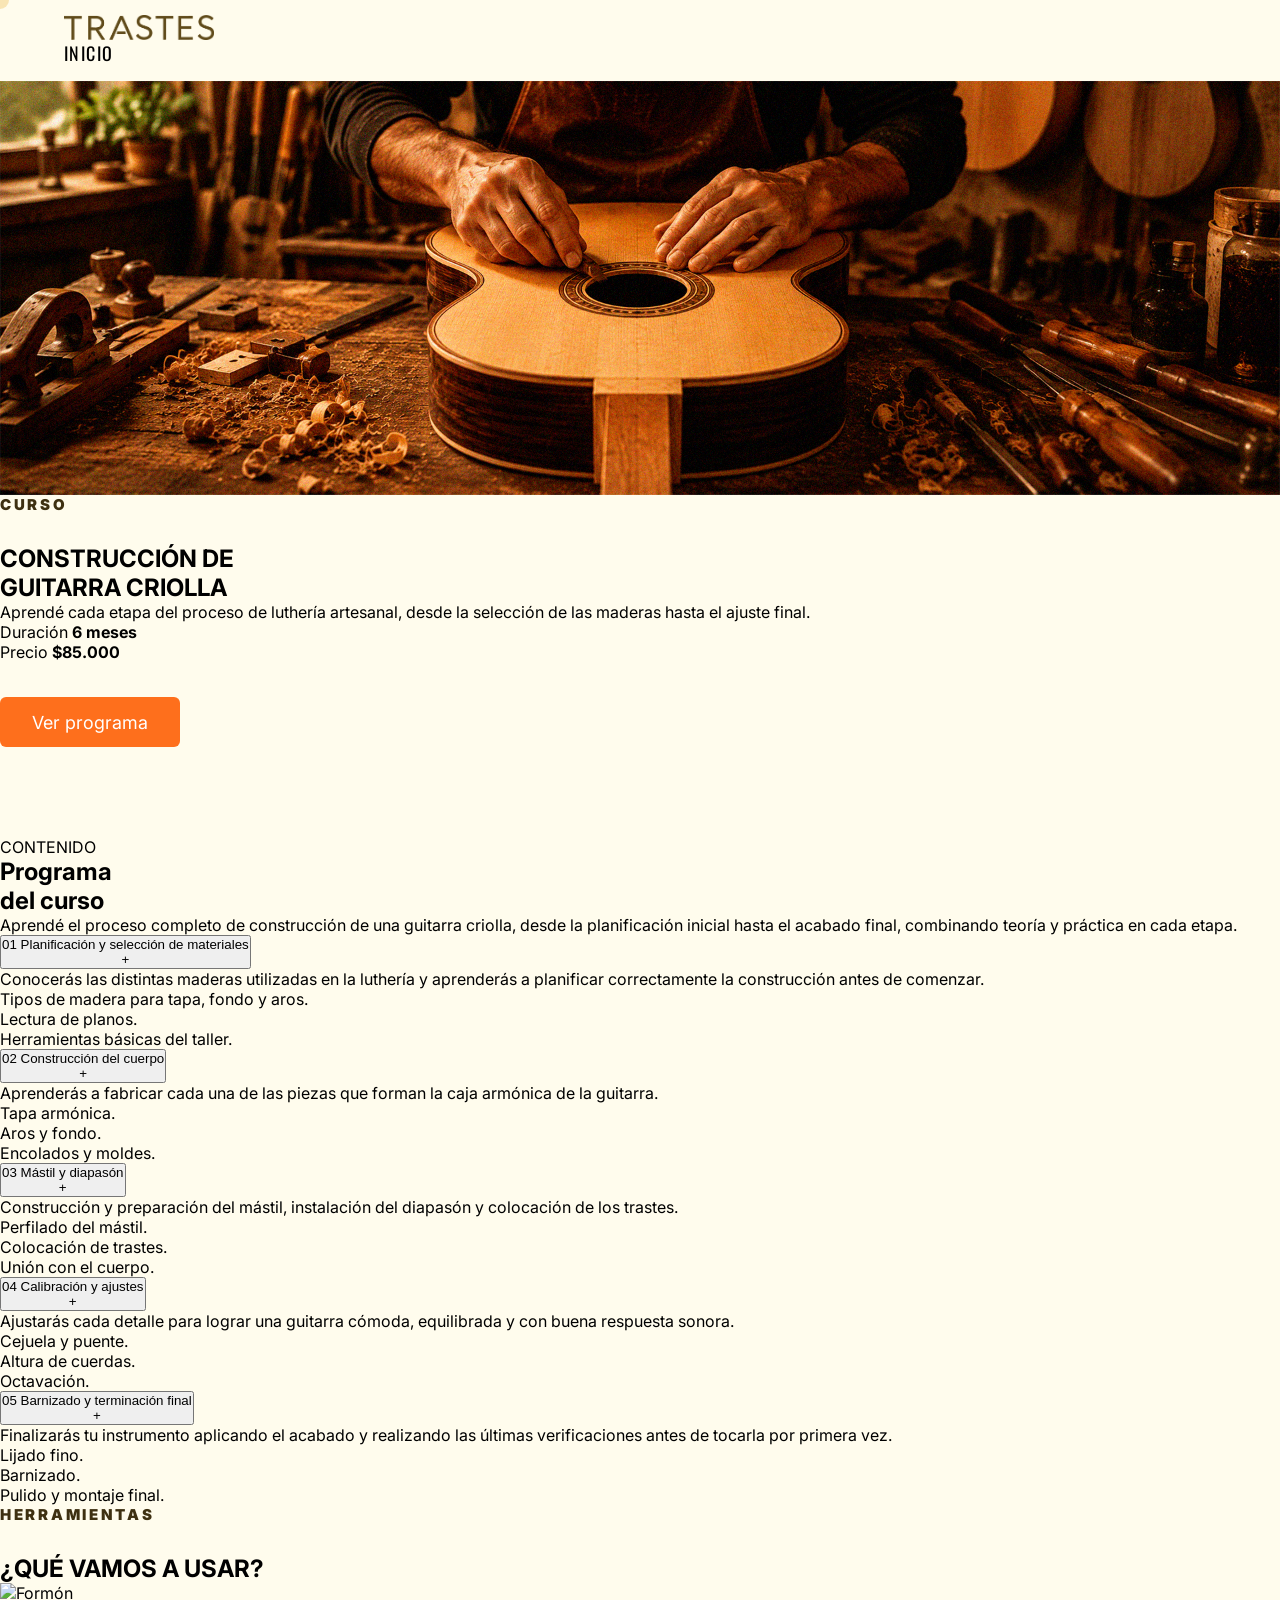
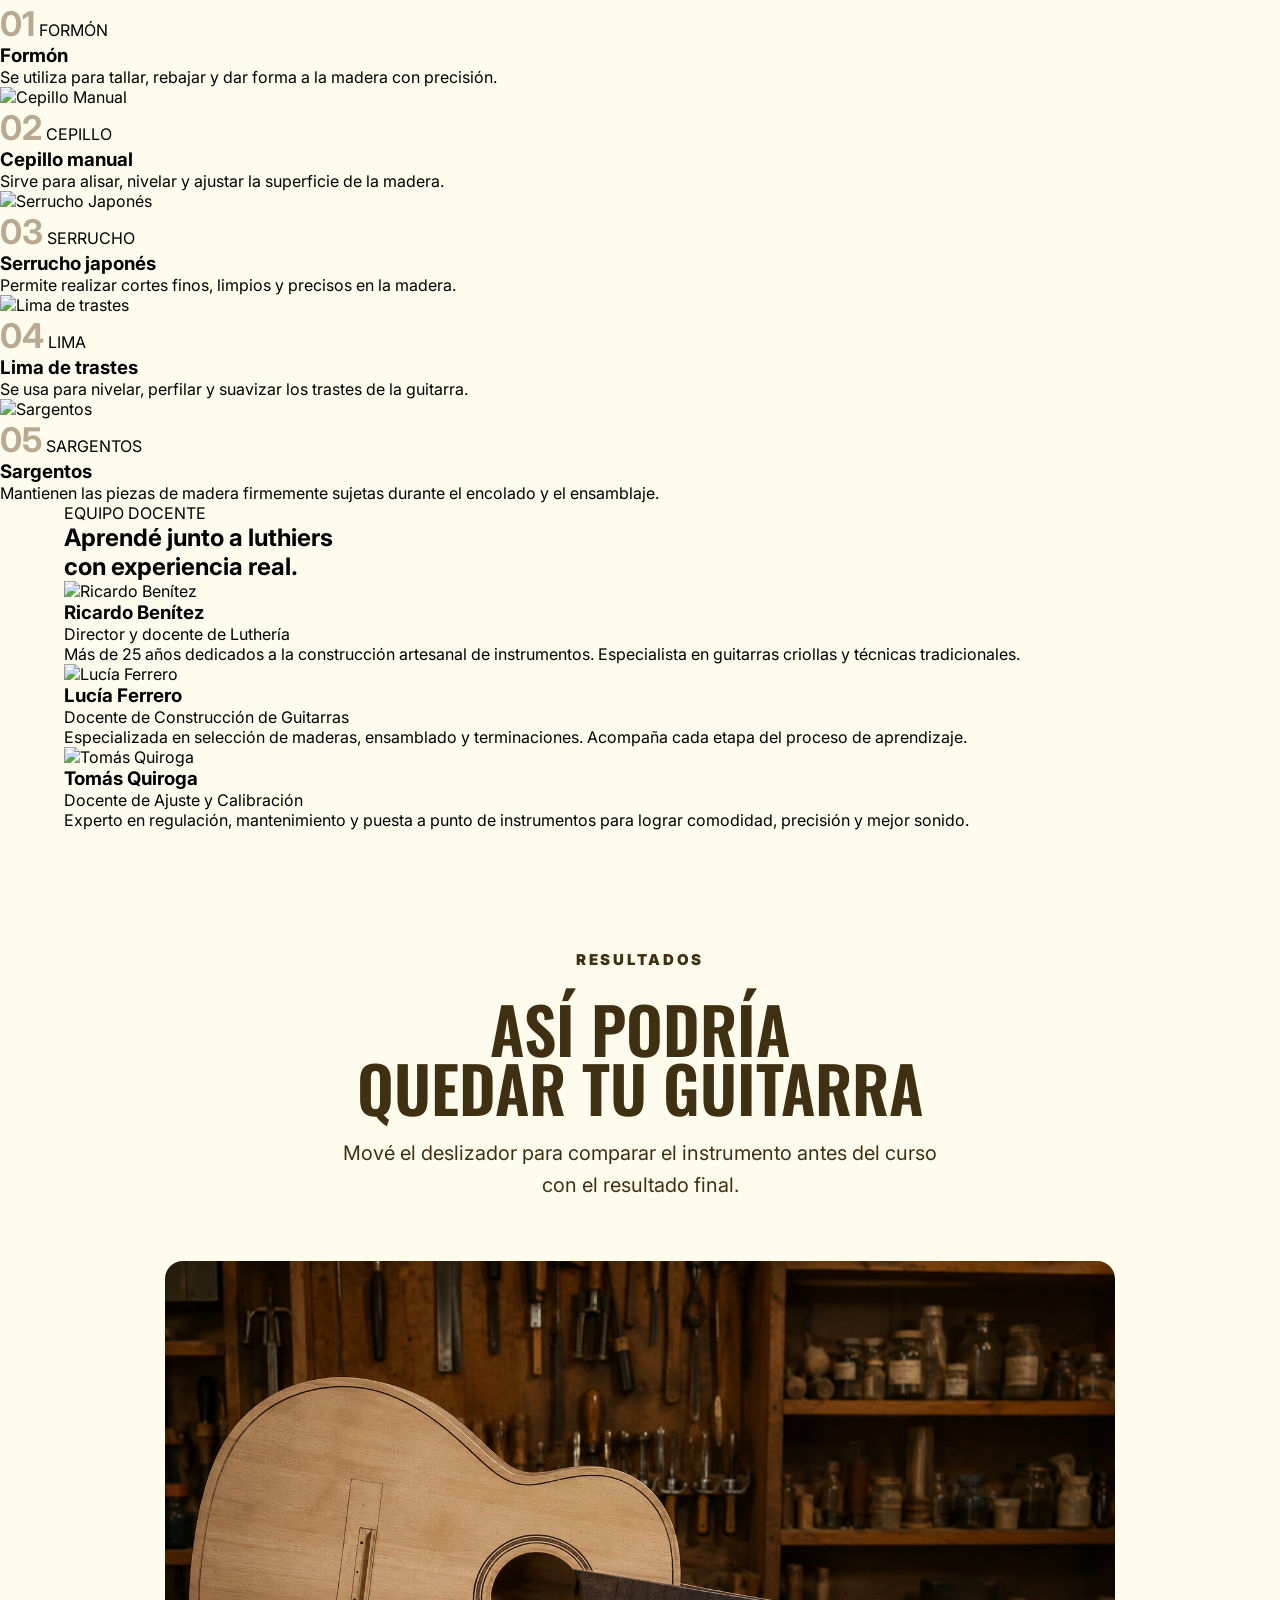
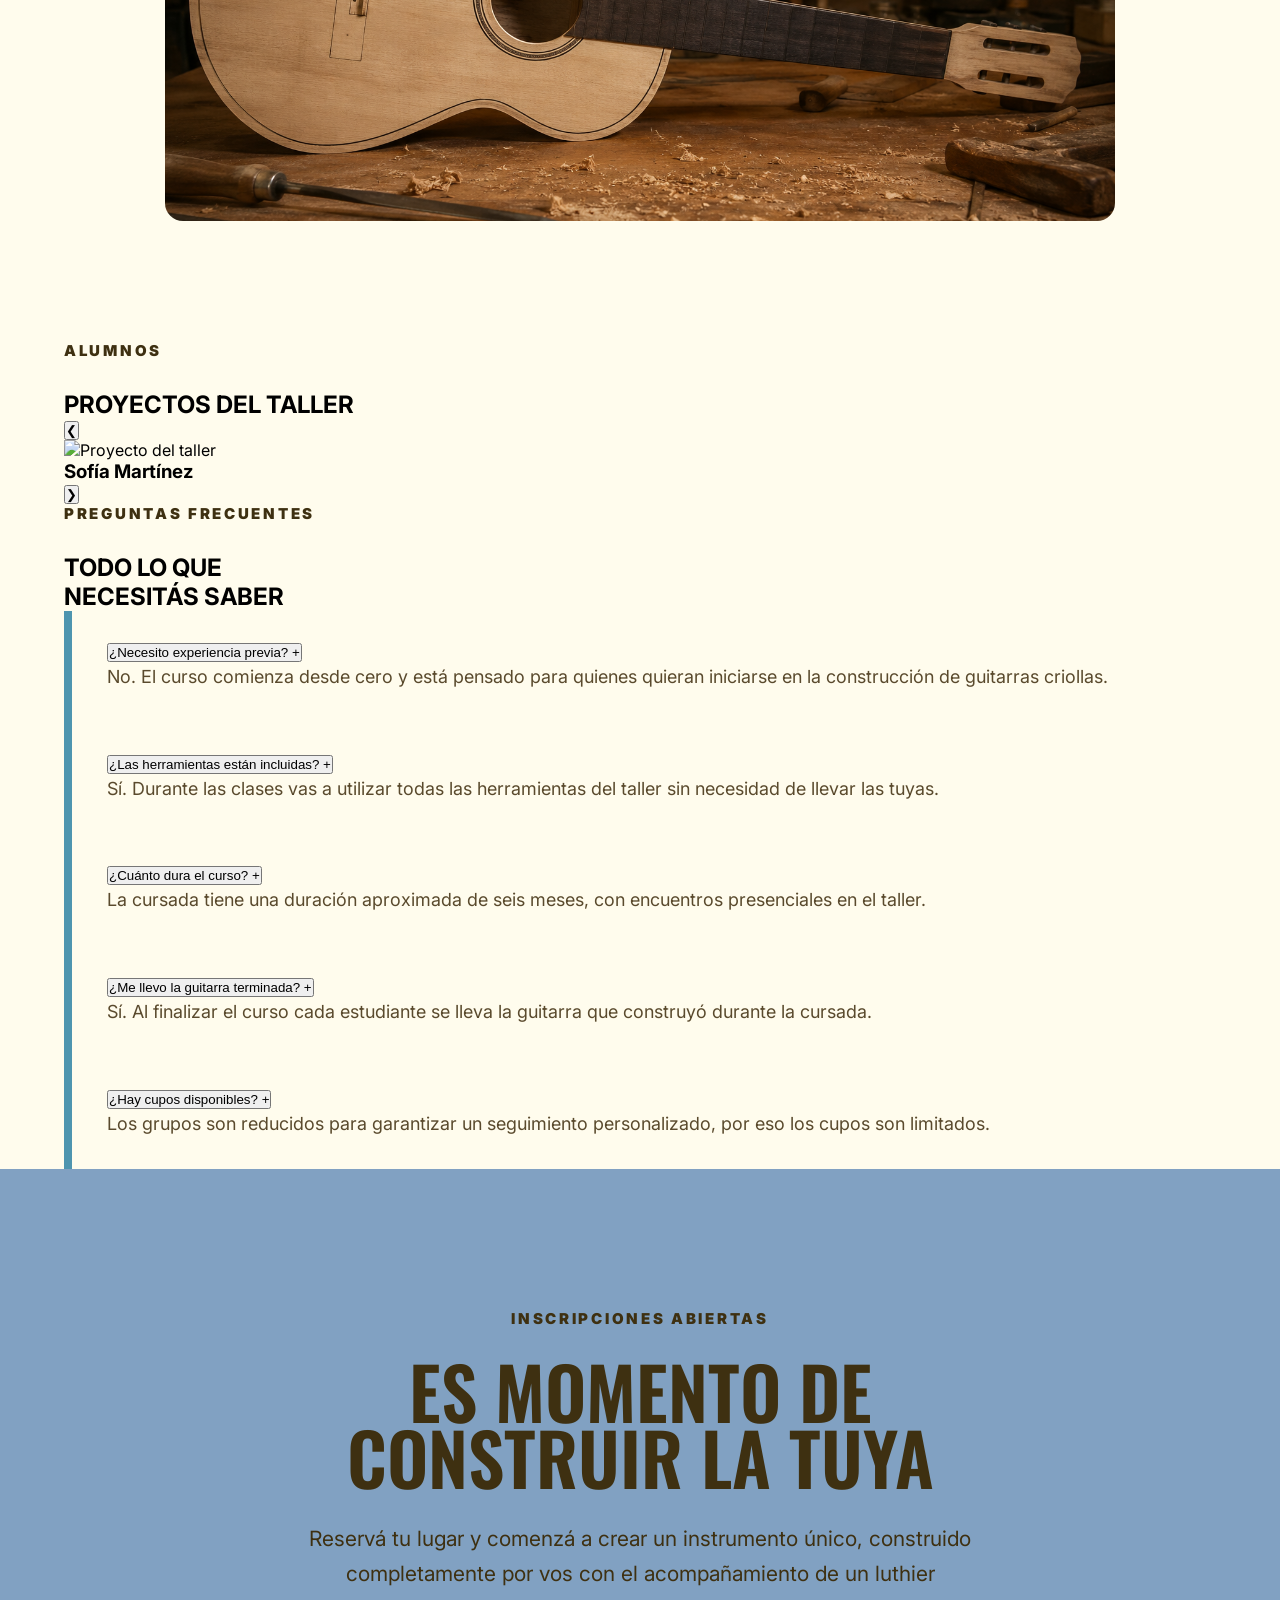
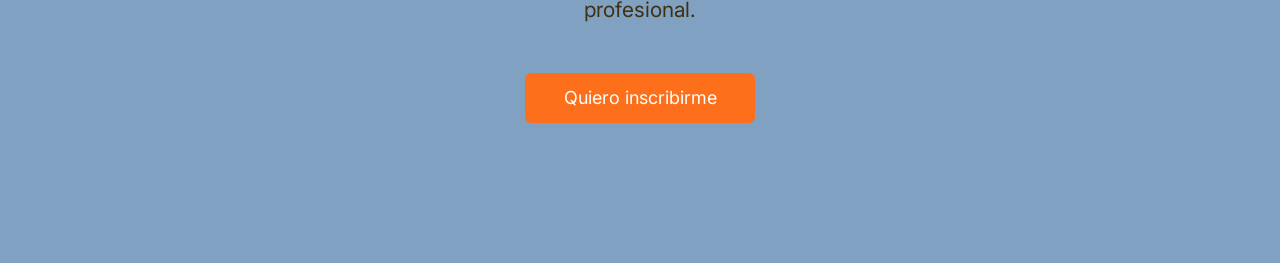
==== commit 75085c0d: "Update detalle.html" ====
--- a/detalle.html
+++ b/detalle.html
@@ -53,143 +53,735 @@
 
 <section class="hero-curso">
 
-    <!-- Imagen -->
-
-    <div class="hero-curso-imagen">
-
-        <img src="img/hero-curso.png" alt="Curso de Construcción">
+    <img src="img/hero-curso.png" alt="Curso de Construcción" class="hero-curso-bg">
+
+    <div class="hero-overlay">
+
+        <span class="subtitle">CURSO</span>
+
+        <h1>
+            CONSTRUCCIÓN DE<br>
+            GUITARRA CRIOLLA
+        </h1>
+
+        <p class="hero-descripcion">
+            Aprendé cada etapa del proceso de luthería artesanal, desde la selección de las maderas hasta el ajuste final.
+        </p>
+
+        <div class="hero-extra">
+
+            <div class="hero-duracion">
+                <span>Duración</span>
+                <strong>6 meses</strong>
+            </div>
+
+            <div class="hero-precio">
+                <span>Precio</span>
+                <strong>$85.000</strong>
+            </div>
+
+        </div>
+
+        <a href="#programa" class="btn-principal">
+            Ver programa
+        </a>
 
     </div>
 
+</section>
+<!--==================================================
+CONTENIDO
+===================================================-->
+
+<section class="cd-programa">
+
+    <div class="cd-programa__inner">
+
+        <div class="cd-programa__sticky">
+
+            <p class="cd-tag">CONTENIDO</p>
+
+            <h2 class="cd-heading">
+                Programa<br>
+                del curso
+            </h2>
+
+            <p class="cd-sub">
+                Aprendé el proceso completo de construcción de una guitarra criolla, desde la planificación inicial hasta el acabado final, combinando teoría y práctica en cada etapa.
+            </p>
+
+        </div>
+
+        <ul class="cd-accordion">
+
+            <!-- 01 -->
+
+            <li class="cd-accordion__item is-open">
+
+                <button class="cd-accordion__trigger">
+
+                    <div class="cd-accordion__trigger-left">
+
+                        <span class="cd-accordion__num">01</span>
+
+                        <span class="cd-accordion__title">
+                            Planificación y selección de materiales
+                        </span>
+
+                    </div>
+
+                    <span class="cd-icon">+</span>
+
+                </button>
+
+                <div class="cd-accordion__body">
+
+                    <div class="cd-accordion__body-inner">
+
+                        Conocerás las distintas maderas utilizadas en la luthería y aprenderás a planificar correctamente la construcción antes de comenzar.
+
+                        <ul>
+
+                            <li>Tipos de madera para tapa, fondo y aros.</li>
+
+                            <li>Lectura de planos.</li>
+
+                            <li>Herramientas básicas del taller.</li>
+
+                        </ul>
+
+                    </div>
+
+                </div>
+
+            </li>
+
+            <!-- 02 -->
+
+            <li class="cd-accordion__item">
+
+                <button class="cd-accordion__trigger">
+
+                    <div class="cd-accordion__trigger-left">
+
+                        <span class="cd-accordion__num">02</span>
+
+                        <span class="cd-accordion__title">
+                            Construcción del cuerpo
+                        </span>
+
+                    </div>
+
+                    <span class="cd-icon">+</span>
+
+                </button>
+
+                <div class="cd-accordion__body">
+
+                    <div class="cd-accordion__body-inner">
+
+                        Aprenderás a fabricar cada una de las piezas que forman la caja armónica de la guitarra.
+
+                        <ul>
+
+                            <li>Tapa armónica.</li>
+
+                            <li>Aros y fondo.</li>
+
+                            <li>Encolados y moldes.</li>
+
+                        </ul>
+
+                    </div>
+
+                </div>
+
+            </li>
+
+            <!-- 03 -->
+
+            <li class="cd-accordion__item">
+
+                <button class="cd-accordion__trigger">
+
+                    <div class="cd-accordion__trigger-left">
+
+                        <span class="cd-accordion__num">03</span>
+
+                        <span class="cd-accordion__title">
+                            Mástil y diapasón
+                        </span>
+
+                    </div>
+
+                    <span class="cd-icon">+</span>
+
+                </button>
+
+                <div class="cd-accordion__body">
+
+                    <div class="cd-accordion__body-inner">
+
+                        Construcción y preparación del mástil, instalación del diapasón y colocación de los trastes.
+
+                        <ul>
+
+                            <li>Perfilado del mástil.</li>
+
+                            <li>Colocación de trastes.</li>
+
+                            <li>Unión con el cuerpo.</li>
+
+                        </ul>
+
+                    </div>
+
+                </div>
+
+            </li>
+
+            <!-- 04 -->
+
+            <li class="cd-accordion__item">
+
+                <button class="cd-accordion__trigger">
+
+                    <div class="cd-accordion__trigger-left">
+
+                        <span class="cd-accordion__num">04</span>
+
+                        <span class="cd-accordion__title">
+                            Calibración y ajustes
+                        </span>
+
+                    </div>
+
+                    <span class="cd-icon">+</span>
+
+                </button>
+
+                <div class="cd-accordion__body">
+
+                    <div class="cd-accordion__body-inner">
+
+                        Ajustarás cada detalle para lograr una guitarra cómoda, equilibrada y con buena respuesta sonora.
+
+                        <ul>
+
+                            <li>Cejuela y puente.</li>
+
+                            <li>Altura de cuerdas.</li>
+
+                            <li>Octavación.</li>
+
+                        </ul>
+
+                    </div>
+
+                </div>
+
+            </li>
+
+            <!-- 05 -->
+
+            <li class="cd-accordion__item">
+
+                <button class="cd-accordion__trigger">
+
+                    <div class="cd-accordion__trigger-left">
+
+                        <span class="cd-accordion__num">05</span>
+
+                        <span class="cd-accordion__title">
+                            Barnizado y terminación final
+                        </span>
+
+                    </div>
+
+                    <span class="cd-icon">+</span>
+
+                </button>
+
+                <div class="cd-accordion__body">
+
+                    <div class="cd-accordion__body-inner">
+
+                        Finalizarás tu instrumento aplicando el acabado y realizando las últimas verificaciones antes de tocarla por primera vez.
+
+                        <ul>
+
+                            <li>Lijado fino.</li>
+
+                            <li>Barnizado.</li>
+
+                            <li>Pulido y montaje final.</li>
+
+                        </ul>
+
+                    </div>
+
+                </div>
+
+            </li>
+
+        </ul>
+
+    </div>
+
+</section>
+<!--==================================================
+HERRAMIENTAS
+===================================================-->
+
+<section class="herramientas bg-crema">
+    <div class="contenedor">
+
+        <span class="subtitle">HERRAMIENTAS</span>
+
+        <h2>¿QUÉ VAMOS A USAR?</h2>
+
+        <div class="herramientas-grid">
+
+            <!-- 01 -->
+            <div class="herramienta activa">
+
+                <img src="img/formon.png" alt="Formón">
+
+                <span class="numero">01</span>
+
+                <span class="nombre-vertical">FORMÓN</span>
+
+                <div class="herramienta-info">
+
+                    <h3>Formón</h3>
+
+                    <p>
+                        Se utiliza para tallar, rebajar y dar forma a la madera con precisión.
+                    </p>
+
+                </div>
+
+            </div>
+
+            <!-- 02 -->
+            <div class="herramienta">
+
+                <img src="img/cepillo.png" alt="Cepillo Manual">
+
+                <span class="numero">02</span>
+
+                <span class="nombre-vertical">CEPILLO</span>
+
+                <div class="herramienta-info">
+
+                    <h3>Cepillo manual</h3>
+
+                    <p>
+                        Sirve para alisar, nivelar y ajustar la superficie de la madera.
+                    </p>
+
+                </div>
+
+            </div>
+
+            <!-- 03 -->
+            <div class="herramienta">
+
+                <img src="img/serrucho.png" alt="Serrucho Japonés">
+
+                <span class="numero">03</span>
+
+                <span class="nombre-vertical">SERRUCHO</span>
+
+                <div class="herramienta-info">
+
+                    <h3>Serrucho japonés</h3>
+
+                    <p>
+                        Permite realizar cortes finos, limpios y precisos en la madera.
+                    </p>
+
+                </div>
+
+            </div>
+
+            <!-- 04 -->
+            <div class="herramienta">
+
+                <img src="img/lima.png" alt="Lima de trastes">
+
+                <span class="numero">04</span>
+
+                <span class="nombre-vertical">LIMA</span>
+
+                <div class="herramienta-info">
+
+                    <h3>Lima de trastes</h3>
+
+                    <p>
+                        Se usa para nivelar, perfilar y suavizar los trastes de la guitarra.
+                    </p>
+
+                </div>
+
+            </div>
+
+            <!-- 05 -->
+            <div class="herramienta">
+
+                <img src="img/sargentos.png" alt="Sargentos">
+
+                <span class="numero">05</span>
+
+                <span class="nombre-vertical">SARGENTOS</span>
+
+                <div class="herramienta-info">
+
+                    <h3>Sargentos</h3>
+
+                    <p>
+                        Mantienen las piezas de madera firmemente sujetas durante el encolado y el ensamblaje.
+                    </p>
+
+                </div>
+
+            </div>
+
+        </div>
+
+    </div>
+    </section>
+    <!--==================================================
+DOCENTE
+===================================================-->
+   <section class="equipo" id="equipo">
     <div class="container">
 
+        <span class="subtitulo">EQUIPO DOCENTE</span>
+
+        <h2>
+            Aprendé junto a luthiers
+            <br>
+            con experiencia real.
+        </h2>
+
+        <div class="equipo-grid">
+
+            <article class="docente-card">
+
+                <div class="docente-img">
+                    <img src="img/ricardo.png" alt="Ricardo Benítez">
+                </div>
+
+                <div class="docente-info">
+
+                    <h3>Ricardo Benítez</h3>
+
+                    <span>Director y docente de Luthería</span>
+
+                    <p>
+                        Más de 25 años dedicados a la construcción artesanal de instrumentos.
+                        Especialista en guitarras criollas y técnicas tradicionales.
+                    </p>
+
+                </div>
+
+            </article>
+
+            <article class="docente-card">
+
+                <div class="docente-img">
+                    <img src="img/lucia.png" alt="Lucía Ferrero">
+                </div>
+
+                <div class="docente-info">
+
+                    <h3>Lucía Ferrero</h3>
+
+                    <span>Docente de Construcción de Guitarras</span>
+
+                    <p>
+                        Especializada en selección de maderas, ensamblado y terminaciones.
+                        Acompaña cada etapa del proceso de aprendizaje.
+                    </p>
+
+                </div>
+
+            </article>
+
+            <article class="docente-card">
+
+                <div class="docente-img">
+                    <img src="img/tomas.png" alt="Tomás Quiroga">
+                </div>
+
+                <div class="docente-info">
+
+                    <h3>Tomás Quiroga</h3>
+
+                    <span>Docente de Ajuste y Calibración</span>
+
+                    <p>
+                        Experto en regulación, mantenimiento y puesta a punto de instrumentos
+                        para lograr comodidad, precisión y mejor sonido.
+                    </p>
+
+                </div>
+
+            </article>
+
+        </div>
+
+    </div>
+</section>
+
+   <!--==================================================
+RESULTADOS
+===================================================-->
+
+<section class="detalle-resultados bg-crema">
+
+    <div class="container">
+
         <span class="subtitle">
-            CURSO
+            RESULTADOS
         </span>
 
-        <div class="hero-curso-contenido">
-
-            <!-- Título -->
-
-            <div class="hero-curso-titulo">
-
-                <h1>
-
-                    CONSTRUCCIÓN<br>
-                    DE GUITARRA<br>
-                    CRIOLLA
-
-                </h1>
-
-            </div>
-
-            <!-- Información -->
-
-            <div class="hero-curso-info">
-
-                <p>
-
-                    Aprendé a construir una guitarra criolla desde cero utilizando técnicas de luthería artesanal. Durante el curso recorrerás cada etapa del proceso, desde la elección de las maderas hasta el ajuste final del instrumento.
-
-                </p>
-
-                <div class="hero-datos">
-
-                    <div class="dato">
-
-                        <span>Duración</span>
-
-                        <strong>6 meses</strong>
-
-                    </div>
-
-                    <div class="dato">
-
-                        <span>Nivel</span>
-
-                        <strong>Intermedio</strong>
-
-                    </div>
-
-                    <div class="dato">
-
-                        <span>Modalidad</span>
-
-                        <strong>Presencial</strong>
-
-                    </div>
-
-                </div>
-
-                <div class="hero-precio">
-
-                    <p class="precio-anterior">
-
-                        $100.000
-
-                    </p>
-
-                    <h3>
-
-                        $85.000
-
+        <h2>
+            ASÍ PODRÍA<br>
+            QUEDAR TU GUITARRA
+        </h2>
+
+        <p class="resultado-texto">
+            Mové el deslizador para comparar el instrumento antes del curso con el resultado final.
+        </p>
+
+        <div class="comparador">
+
+            <!-- Imagen de fondo (ANTES) -->
+            <img
+                src="img/resultado-antes.png"
+                alt="Antes"
+                class="comparador-img comparador-antes">
+
+            <!-- Imagen superior (DESPUÉS) -->
+            <img
+                src="img/resultado-despues.png"
+                alt="Después"
+                class="comparador-img comparador-despues">
+
+            <!-- Línea del comparador -->
+            <div class="comparador-linea"></div>
+
+            <!-- Botón -->
+            <div class="comparador-handle">
+
+                <svg viewBox="0 0 24 24" fill="none">
+
+                    <path d="M8 12H16"
+                        stroke="#3E3011"
+                        stroke-width="2"
+                        stroke-linecap="round"/>
+
+                    <path d="M11 9L8 12L11 15"
+                        stroke="#3E3011"
+                        stroke-width="2"
+                        stroke-linecap="round"
+                        stroke-linejoin="round"/>
+
+                    <path d="M13 9L16 12L13 15"
+                        stroke="#3E3011"
+                        stroke-width="2"
+                        stroke-linecap="round"
+                        stroke-linejoin="round"/>
+
+                </svg>
+
+            </div>
+
+            <!-- Slider invisible -->
+            <input
+                type="range"
+                min="0"
+                max="100"
+                value="50"
+                class="slider-comparador">
+
+        </div>
+
+    </div>
+
+</section>
+<!--==================================================
+PROYECTOS DEL TALLER
+===================================================-->
+
+<section class="proyectos bg-crema">
+
+    <div class="container">
+
+        <span class="subtitle">
+            ALUMNOS
+        </span>
+
+        <h2>
+            PROYECTOS DEL TALLER
+        </h2>
+
+        <div class="proyectos-slider">
+
+            <button class="slider-btn proyecto-prev">
+                &#10094;
+            </button>
+
+            <div class="proyecto-slide">
+
+                <img
+                    id="proyectoImg"
+                    src="img/proyecto1.png"
+                    alt="Proyecto del taller">
+
+                <div class="proyecto-info">
+
+                    <h3 id="proyectoNombre">
+                        Sofía Martínez
                     </h3>
 
                 </div>
 
-                <a href="#programa" class="btn-principal">
-
-                    Ver programa
-
-                </a>
-
-            </div>
+            </div>
+
+            <button class="slider-btn proyecto-next">
+                &#10095;
+            </button>
 
         </div>
 
     </div>
 
 </section>
-
-    <!-- ================= ¿QUÉ VAS A APRENDER? ================= -->
-
-    <section class="detalle-aprender">
+   <!--==================================================
+PREGUNTAS FRECUENTES
+===================================================-->
+
+<section class="faq bg-crema">
 
     <div class="container">
 
         <span class="subtitle">
-            CONTENIDOS
+            PREGUNTAS FRECUENTES
         </span>
 
         <h2>
-            ¿QUÉ VAS A APRENDER?
+            TODO LO QUE<br>
+            NECESITÁS SABER
         </h2>
 
-        <div class="programa">
-
-            <div class="programa-item">
-                <span>01</span>
-                <h3>Introducción a la luthería y diseño del instrumento</h3>
-            </div>
-
-            <div class="programa-item">
-                <span>02</span>
-                <h3>Selección y preparación de las maderas</h3>
-            </div>
-
-            <div class="programa-item">
-                <span>03</span>
-                <h3>Construcción de la caja, mango y diapasón</h3>
-            </div>
-
-            <div class="programa-item">
-                <span>04</span>
-                <h3>Instalación de trastes, clavijas y herrajes</h3>
-            </div>
-
-            <div class="programa-item">
-                <span>05</span>
-                <h3>Barnizado, terminaciones y calibración final</h3>
+        <div class="faq-acordeon">
+
+            <div class="faq-item is-open">
+
+                <button class="faq-trigger">
+
+                    <span>¿Necesito experiencia previa?</span>
+
+                    <span class="faq-icon">+</span>
+
+                </button>
+
+                <div class="faq-body">
+
+                    <p>
+                        No. El curso comienza desde cero y está pensado para quienes
+                        quieran iniciarse en la construcción de guitarras criollas.
+                    </p>
+
+                </div>
+
+            </div>
+
+            <div class="faq-item">
+
+                <button class="faq-trigger">
+
+                    <span>¿Las herramientas están incluidas?</span>
+
+                    <span class="faq-icon">+</span>
+
+                </button>
+
+                <div class="faq-body">
+
+                    <p>
+                        Sí. Durante las clases vas a utilizar todas las herramientas
+                        del taller sin necesidad de llevar las tuyas.
+                    </p>
+
+                </div>
+
+            </div>
+
+            <div class="faq-item">
+
+                <button class="faq-trigger">
+
+                    <span>¿Cuánto dura el curso?</span>
+
+                    <span class="faq-icon">+</span>
+
+                </button>
+
+                <div class="faq-body">
+
+                    <p>
+                        La cursada tiene una duración aproximada de seis meses,
+                        con encuentros presenciales en el taller.
+                    </p>
+
+                </div>
+
+            </div>
+
+            <div class="faq-item">
+
+                <button class="faq-trigger">
+
+                    <span>¿Me llevo la guitarra terminada?</span>
+
+                    <span class="faq-icon">+</span>
+
+                </button>
+
+                <div class="faq-body">
+
+                    <p>
+                        Sí. Al finalizar el curso cada estudiante se lleva la
+                        guitarra que construyó durante la cursada.
+                    </p>
+
+                </div>
+
+            </div>
+
+            <div class="faq-item">
+
+                <button class="faq-trigger">
+
+                    <span>¿Hay cupos disponibles?</span>
+
+                    <span class="faq-icon">+</span>
+
+                </button>
+
+                <div class="faq-body">
+
+                    <p>
+                        Los grupos son reducidos para garantizar un seguimiento
+                        personalizado, por eso los cupos son limitados.
+                    </p>
+
+                </div>
+
             </div>
 
         </div>
@@ -198,129 +790,6 @@
 
 </section>
 
-    <!-- ================= RESULTADOS ================= -->
-
-    <section class="detalle-resultados">
-
-        <div class="container">
-
-            <span class="subtitle">
-                RESULTADOS
-            </span>
-
-            <h2>
-
-                ASÍ PODRÍA<br>
-                QUEDAR TU GUITARRA
-
-            </h2>
-
-            <p class="resultado-texto">
-
-                Mové el deslizador para comparar el instrumento antes del curso
-                con el resultado final.
-
-            </p>
-
-            <div class="comparador">
-
-                <img
-                    src="img/resultado-despues.png"
-                    alt="Después"
-                    class="img-despues">
-
-                <div class="img-antes">
-
-                    <img
-                        src="img/resultado-antes.png"
-                        alt="Antes">
-
-                </div>
-
-                <input
-                    type="range"
-                    min="0"
-                    max="100"
-                    value="50"
-                    class="slider-comparador">
-
-            </div>
-
-        </div>
-
-    </section>
-
-    <!-- ================= PREGUNTAS FRECUENTES ================= -->
-
-    <section class="detalle-faq">
-
-        <div class="container">
-
-            <span class="subtitle">
-                PREGUNTAS FRECUENTES
-            </span>
-
-            <h2>
-
-                TODO LO QUE NECESITÁS SABER
-
-            </h2>
-
-            <div class="faq">
-
-                <div class="faq-item">
-
-                    <h3>
-                        ¿Necesito conocimientos previos?
-                    </h3>
-
-                    <p>
-                        No. El curso comienza desde cero y está pensado para quienes desean iniciarse en la luthería.
-                    </p>
-
-                </div>
-
-                <div class="faq-item">
-
-                    <h3>
-                        ¿Qué materiales necesito?
-                    </h3>
-
-                    <p>
-                        Las herramientas del taller están disponibles para los alumnos. Las maderas pueden adquirirse durante el curso.
-                    </p>
-
-                </div>
-
-                <div class="faq-item">
-
-                    <h3>
-                        ¿Cuánto dura el curso?
-                    </h3>
-
-                    <p>
-                        Se desarrolla durante seis meses con encuentros presenciales semanales.
-                    </p>
-
-                </div>
-
-                <div class="faq-item">
-
-                    <h3>
-                        ¿Me llevo la guitarra terminada?
-                    </h3>
-
-                    <p>
-                        Sí. Al finalizar el curso cada alumno se lleva el instrumento construido durante la cursada.
-                    </p>
-
-                </div>
-
-            </div>
-
-        </div>
-
-    </section>
         <!-- ================= CTA FINAL ================= -->
 
     <section class="detalle-final">
@@ -355,25 +824,4 @@
         </div>
 
     </section>
-
-    <!-- ================= FOOTER ================= -->
-
-    <footer class="footer">
-
-        <div class="container">
-
-            <p>
-
-                © 2026 Trastes · Luthería artesanal
-
-            </p>
-
-        </div>
-
-    </footer>
-
     <script src="script.js"></script>
-
-</body>
-
-</html>
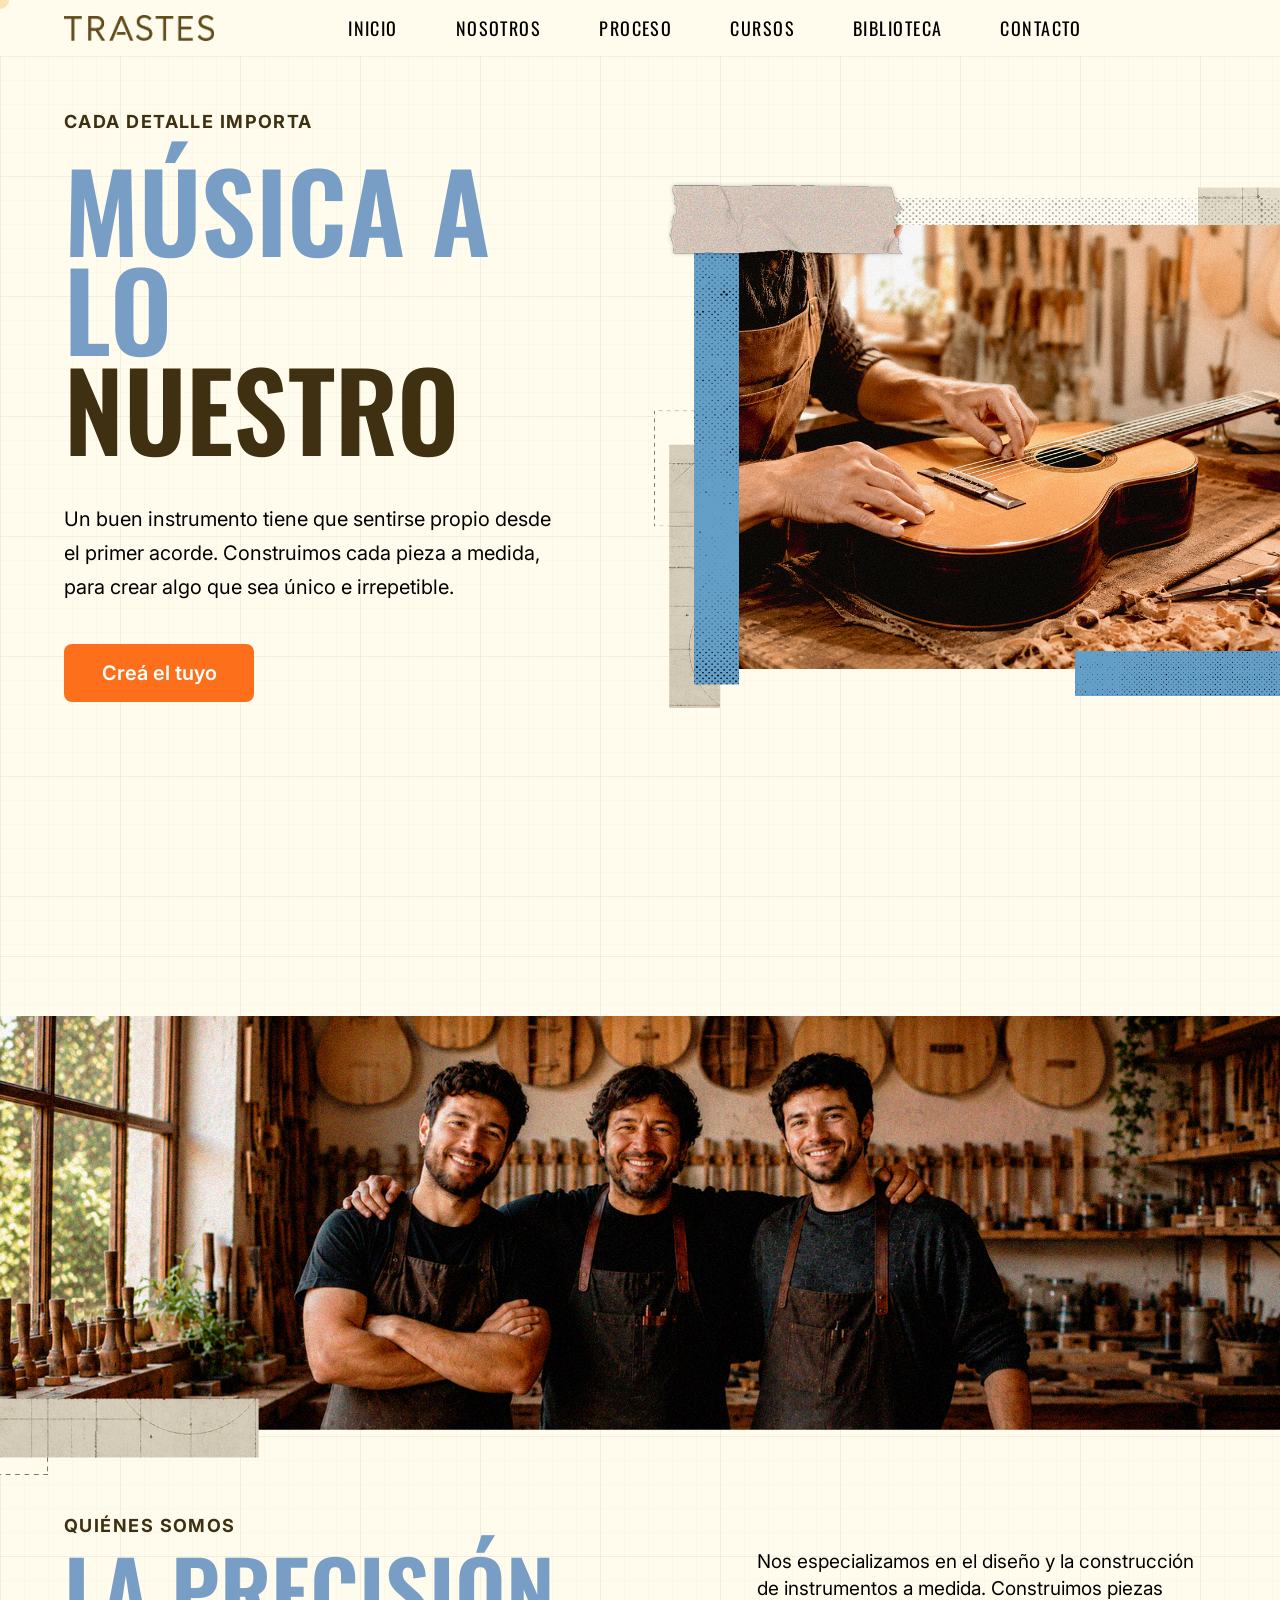
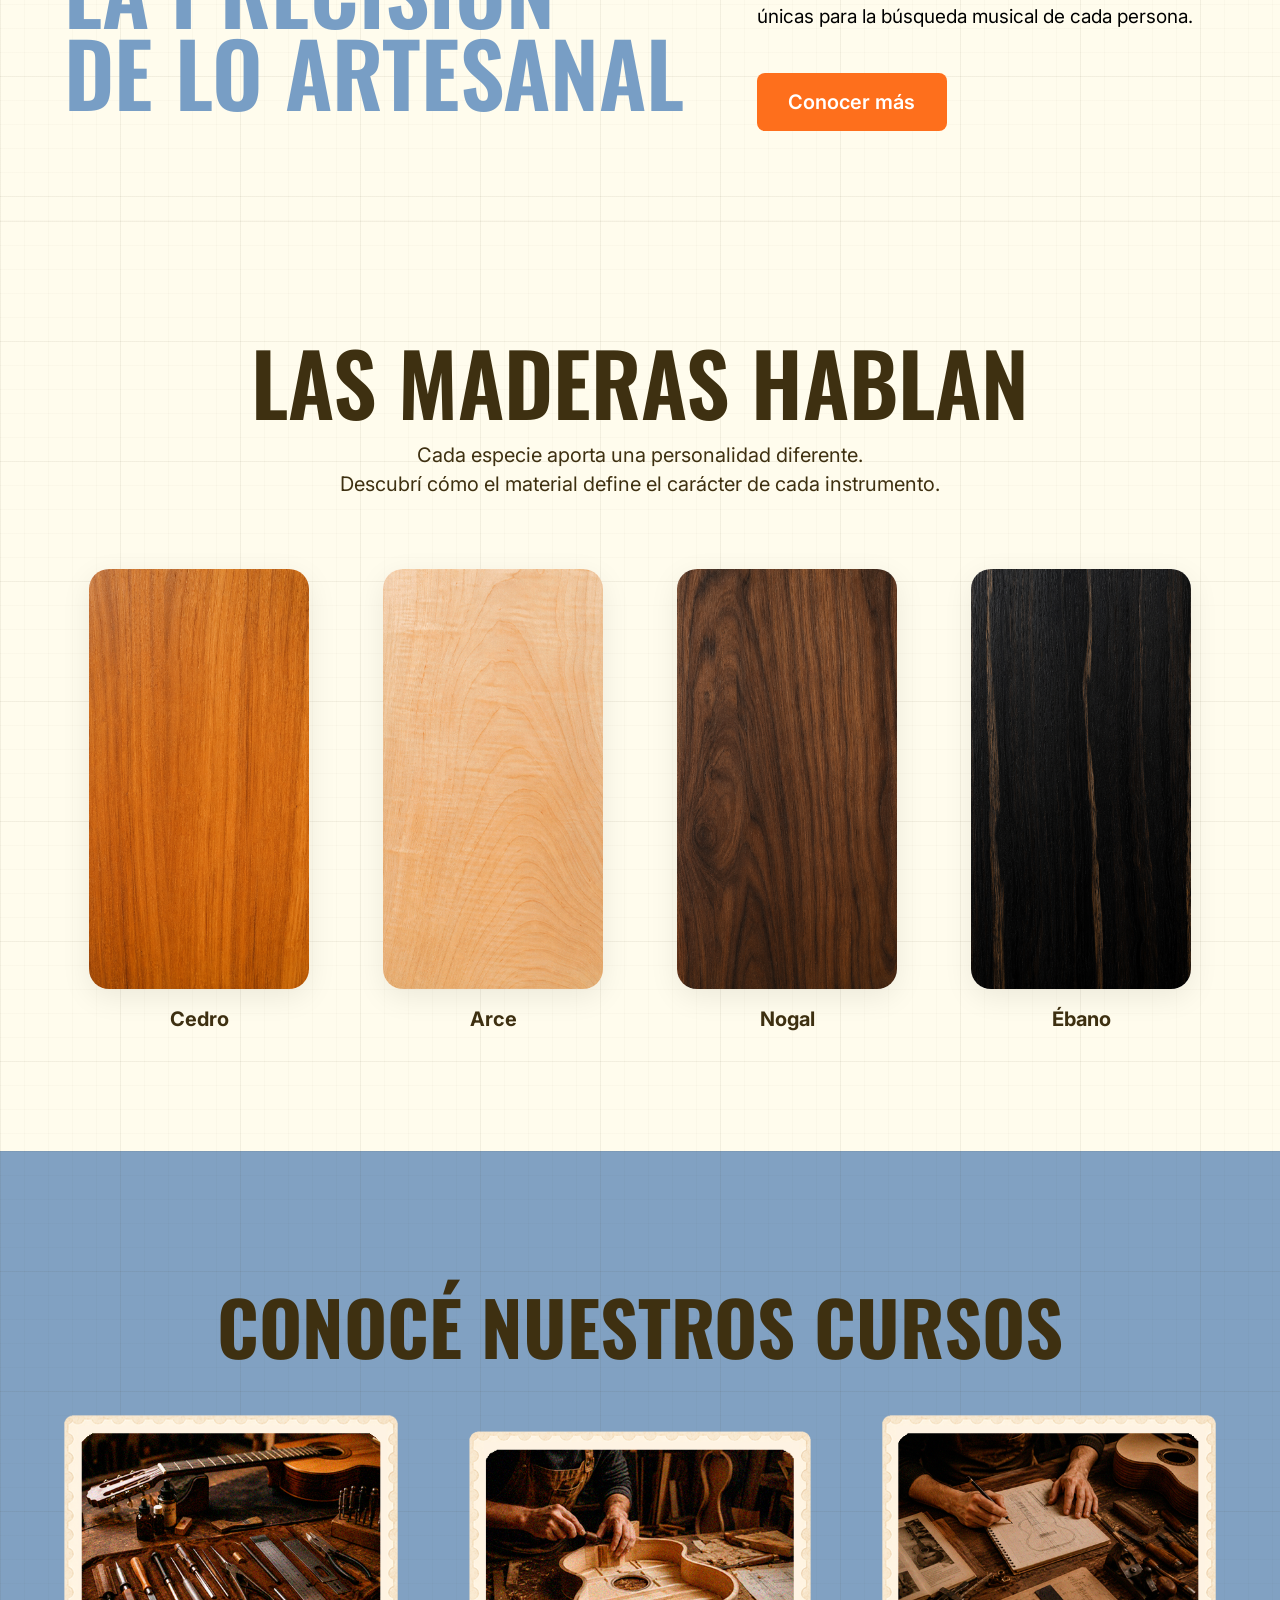
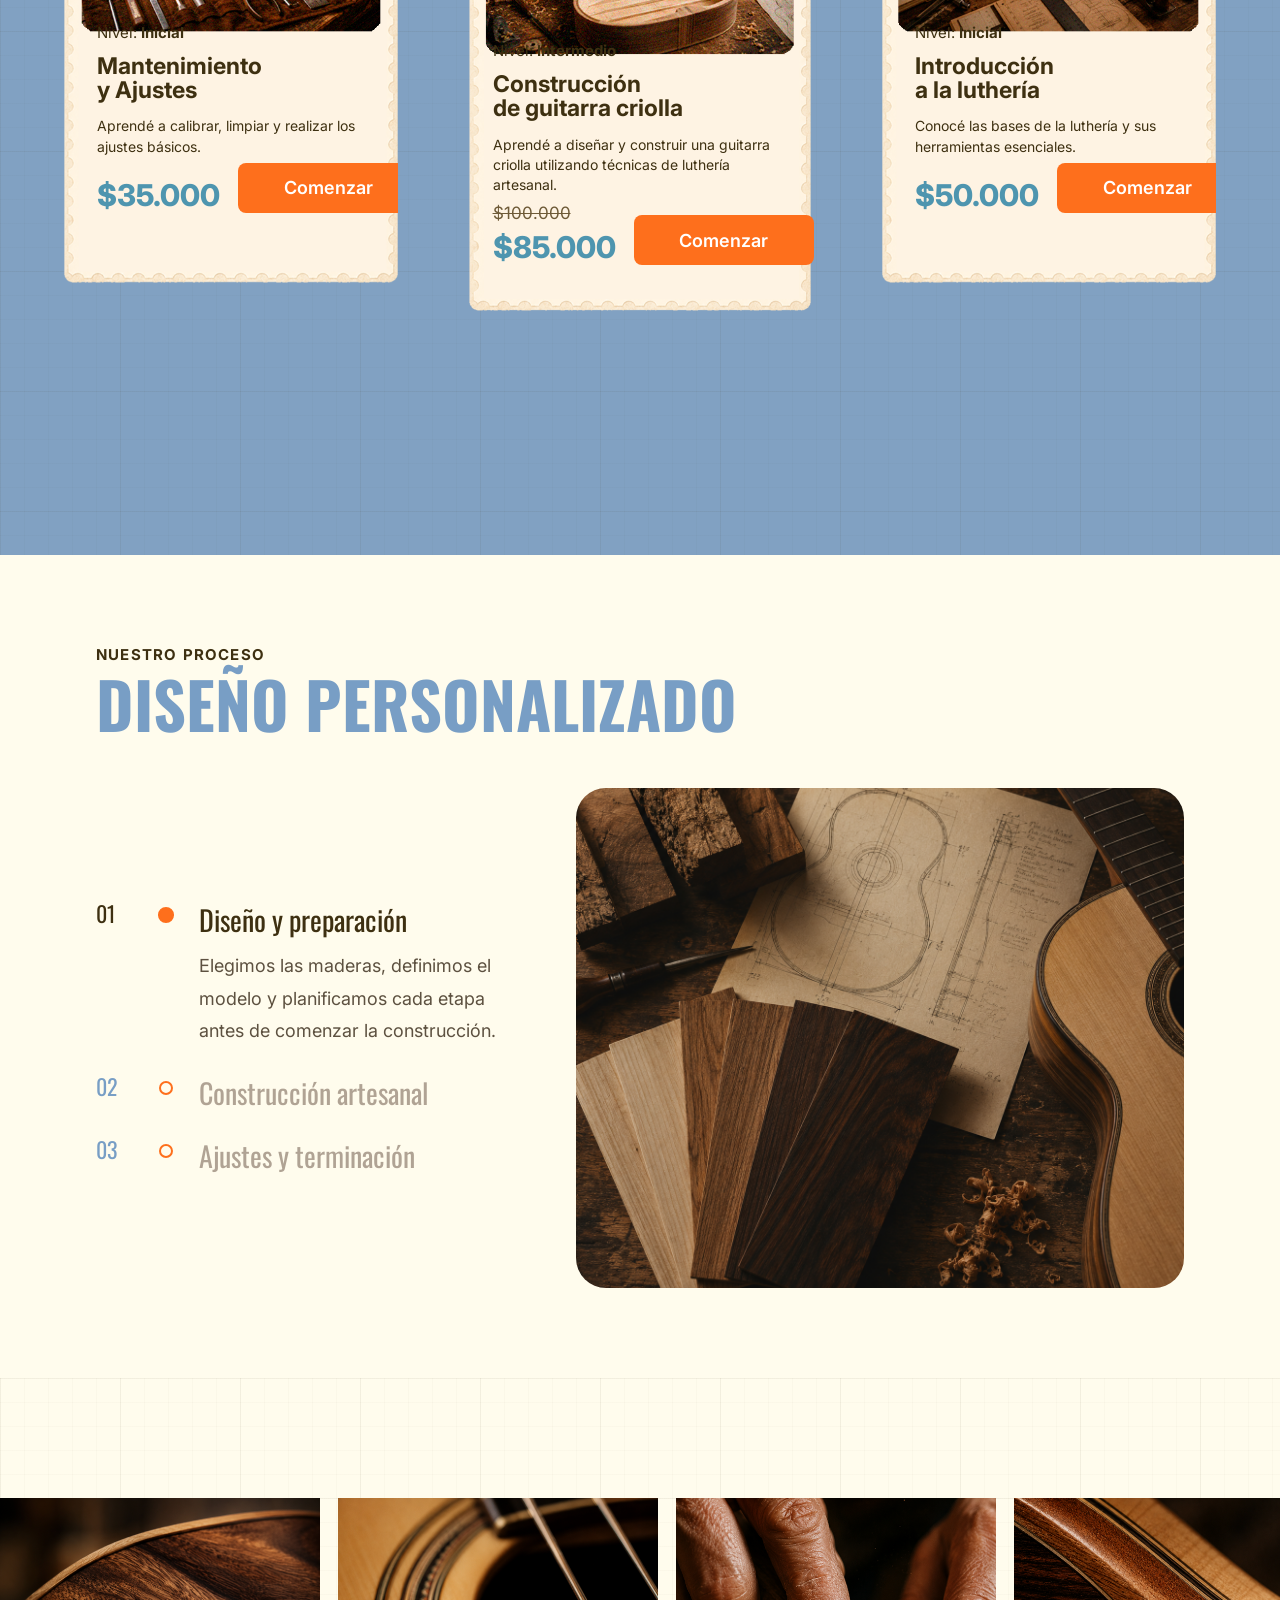
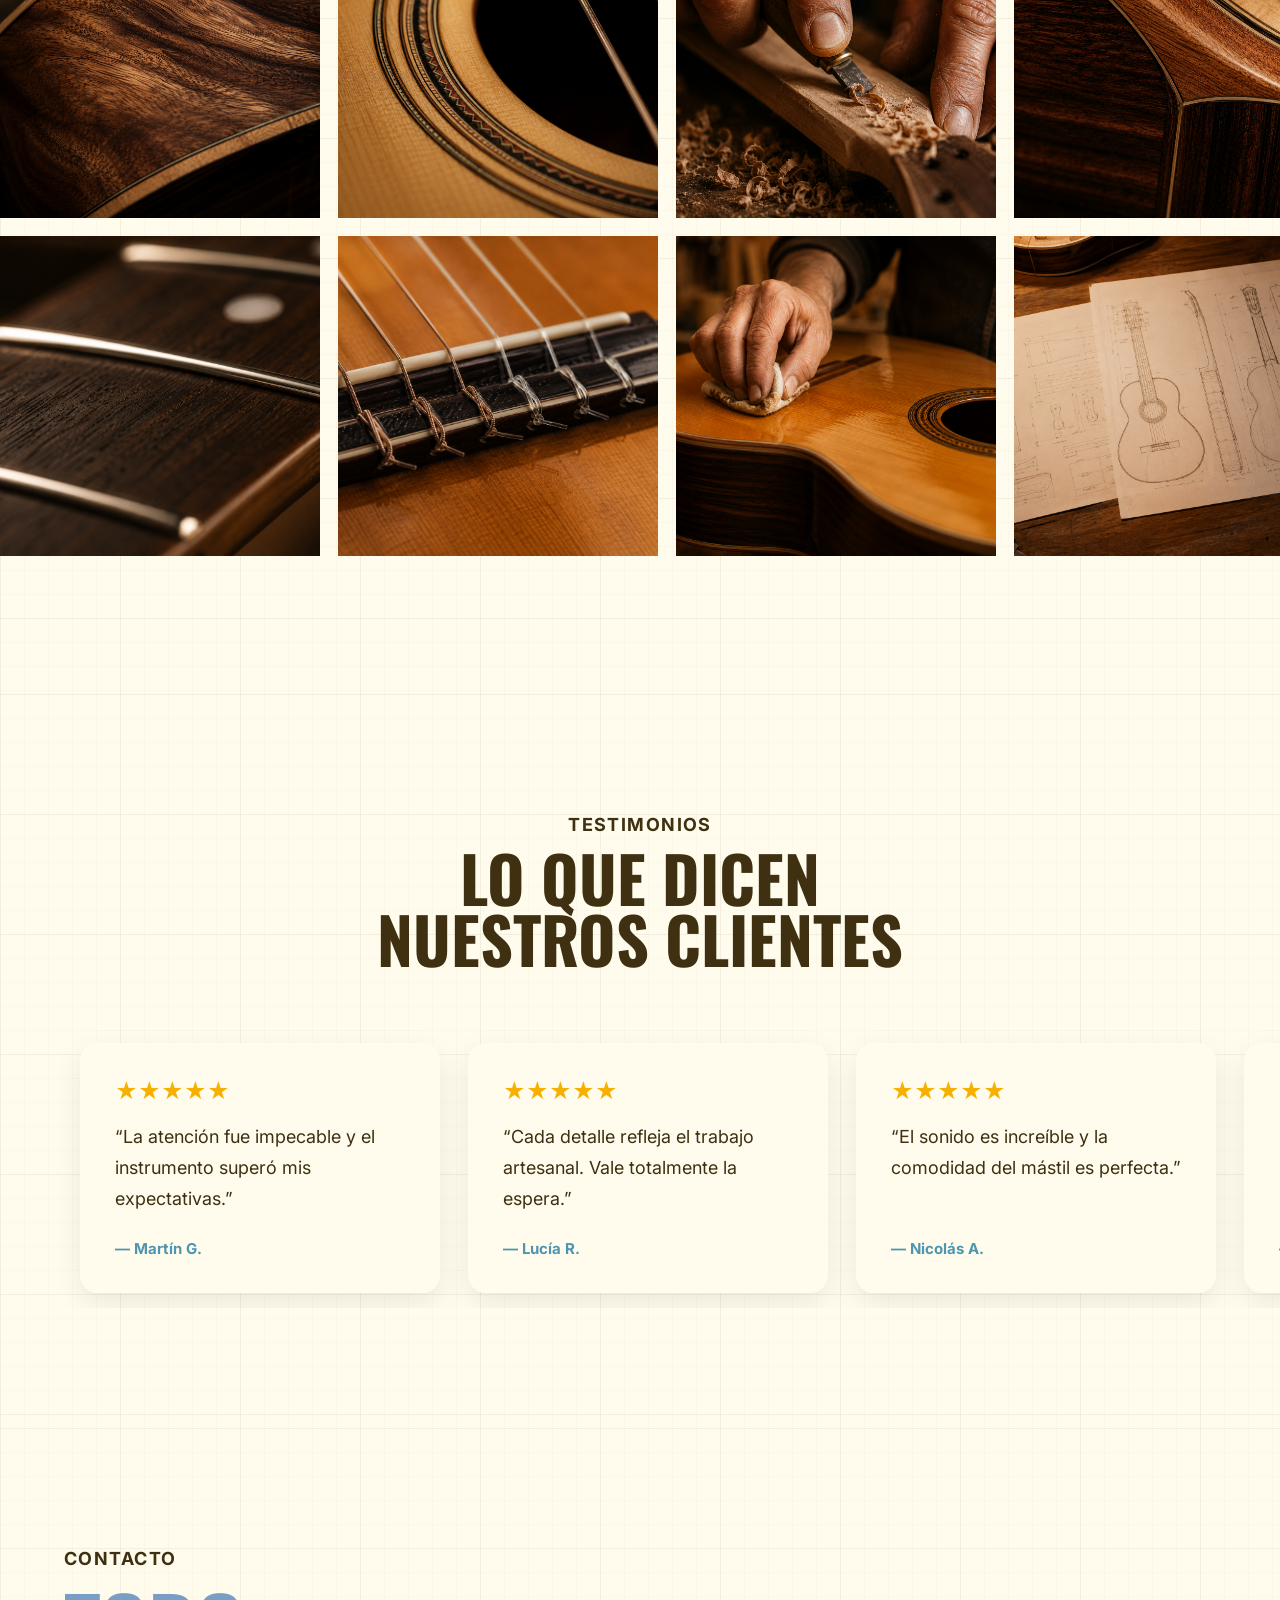
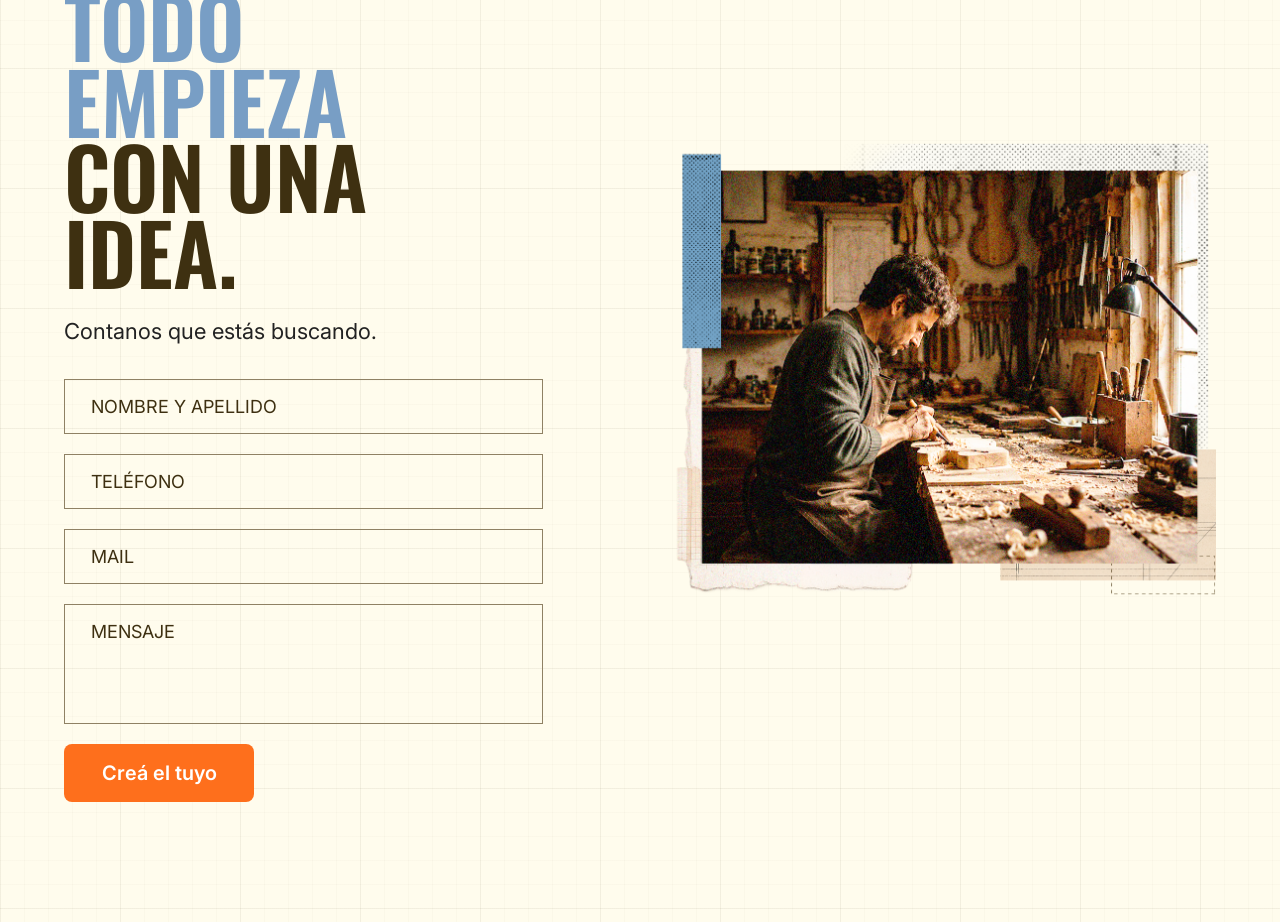
==== commit b925a491: "Update detalle.html" ====
--- a/detalle.html
+++ b/detalle.html
@@ -4,824 +4,895 @@
 <head>
 
     <meta charset="UTF-8">
-
     <meta name="viewport" content="width=device-width, initial-scale=1.0">
 
-    <title>Curso de Construcción de Guitarra Criolla | Trastes</title>
-
+    <title>Trastes | Luthería</title>
+
+    <!-- Google Fonts -->
     <link rel="preconnect" href="https://fonts.googleapis.com">
-
     <link rel="preconnect" href="https://fonts.gstatic.com" crossorigin>
 
-    <link href="https://fonts.googleapis.com/css2?family=Inter:wght@300;400;500;600;700&family=Oswald:wght@400;500;600;700&display=swap" rel="stylesheet">
-
+    <link href="https://fonts.googleapis.com/css2?family=Inter:wght@400&family=Oswald:wght@400;600&display=swap"
+        rel="stylesheet">
+
+    <!-- CSS -->
     <link rel="stylesheet" href="style.css">
 
 </head>
 
 <body>
 
-    <!-- CURSOR -->
-
+    <!-- Cursor personalizado -->
     <div class="cursor"></div>
 
     <!-- ================= HEADER ================= -->
 
-    <header class="header">
-
-        <div class="container header-container">
-
-            <a href="index.html" class="logo">
-
-                <img src="img/logo.png" alt="Trastes">
-
+<header>
+
+    <div class="container nav-container">
+
+        <a href="index.html" class="logo">
+            <img src="img/logo.png" alt="Logo Trastes">
+        </a>
+
+        <nav>
+
+            <ul>
+
+                <li><a href="#inicio">Inicio</a></li>
+                <li><a href="#nosotros">Nosotros</a></li>
+                <li><a href="#proceso">Proceso</a></li>
+                <li><a href="#cursos">Cursos</a></li>
+
+                <!-- NUEVA PÁGINA -->
+                <li><a href="biblioteca.html">Biblioteca</a></li>
+
+                <li><a href="#contacto">Contacto</a></li>
+
+            </ul>
+
+        </nav>
+        <div class="menu-toggle">
+
+    <span></span>
+    <span></span>
+    <span></span>
+
+</div>
+
+    </div>
+
+</header>
+
+    <section class="hero" id="inicio">
+
+    <div class="container hero-container">
+
+        <!-- TEXTO -->
+
+        <div class="hero-text">
+
+            <span class="subtitle">
+                CADA DETALLE IMPORTA
+            </span>
+
+            <h1>
+
+                <span class="blue">
+                    MÚSICA A LO
+                </span>
+
+                <span class="brown">
+                    NUESTRO
+                </span>
+
+            </h1>
+
+            <p>
+
+                Un buen instrumento tiene que sentirse propio desde el primer acorde.
+                Construimos cada pieza a medida, para crear algo que sea único
+                e irrepetible.
+
+            </p>
+
+            <a href="#cursos" class="btn-principal">
+                Creá el tuyo
             </a>
 
-            <nav class="nav">
-
-                <a href="index.html">
-                    Inicio
+        </div>
+
+        <!-- IMAGEN -->
+
+        <div class="hero-image">
+
+            <img src="img/hero-luthier.png" alt="Luthier trabajando">
+
+        </div>
+
+    </div>
+
+</section>
+<section class="nosotros" id="nosotros">
+
+    <!-- Imagen -->
+
+    <div class="nosotros-image">
+
+        <img src="img/nosotros-collage.png" alt="Equipo de luthiers">
+
+    </div>
+
+    <div class="container">
+
+        <span class="subtitle">
+            QUIÉNES SOMOS
+        </span>
+
+        <div class="nosotros-contenido">
+
+            <!-- Título -->
+
+            <div class="nosotros-titulo">
+
+                <h2>
+
+                    <span class="blue">LA PRECISIÓN</span>
+                    <span class="blue">DE LO ARTESANAL</span>
+
+                </h2>
+
+            </div>
+
+            <!-- Texto -->
+
+            <div class="nosotros-info">
+
+                <p>
+
+                    Nos especializamos en el diseño y la construcción de instrumentos a medida. Construimos piezas únicas para la búsqueda musical de cada persona.
+
+                </p>
+
+                <a href="#" class="btn-principal">
+
+                    Conocer más
+
                 </a>
 
-            </nav>
-
-        </div>
-
-    </header>
-
-<!-- ================= HERO CURSO ================= -->
-
-<section class="hero-curso">
-
-    <img src="img/hero-curso.png" alt="Curso de Construcción" class="hero-curso-bg">
-
-    <div class="hero-overlay">
-
-        <span class="subtitle">CURSO</span>
-
-        <h1>
-            CONSTRUCCIÓN DE<br>
-            GUITARRA CRIOLLA
-        </h1>
-
-        <p class="hero-descripcion">
-            Aprendé cada etapa del proceso de luthería artesanal, desde la selección de las maderas hasta el ajuste final.
-        </p>
-
-        <div class="hero-extra">
-
-            <div class="hero-duracion">
-                <span>Duración</span>
-                <strong>6 meses</strong>
             </div>
 
-            <div class="hero-precio">
-                <span>Precio</span>
-                <strong>$85.000</strong>
-            </div>
-
-        </div>
-
-        <a href="#programa" class="btn-principal">
-            Ver programa
-        </a>
-
-    </div>
+        </div>
+
+    </div>
+
+</section>
+<!-- ================= LAS MADERAS ================= -->
+
+<section class="maderas" id="maderas">
+
+    <div class="container">
+
+        <div class="maderas-header">
+
+            <h2>
+                LAS MADERAS HABLAN
+            </h2>
+
+            <p>
+                Cada especie aporta una personalidad diferente.<br>
+                Descubrí cómo el material define el carácter de cada instrumento.
+            </p>
+
+        </div>
+
+        <div class="maderas-grid">
+
+            <!-- Cedro -->
+
+            <article class="card-madera">
+
+                <div class="card-inner">
+
+                    <div class="card-front">
+
+                        <img src="img/madera-cedro.png" alt="Cedro">
+
+                    </div>
+
+                    <div class="card-back">
+
+    <img src="img/pluma.png" alt="Ligero" class="icono-pluma">
+
+    <h3>Ligero</h3>
+
+    <p>
+        De veta fina y tono cálido.
+    </p>
+
+</div>
+
+                </div>
+
+                <h4>Cedro</h4>
+
+            </article>
+
+            <!-- Arce -->
+
+            <article class="card-madera">
+
+                <div class="card-inner">
+
+                    <div class="card-front">
+
+                        <img src="img/madera-arce.png" alt="Arce">
+
+                    </div>
+
+                    <div class="card-back">
+                        <img src="img/escudo.png" alt="Resistente" class="icono-escudo">
+
+                        <h3>Resistente</h3>
+
+                        <p>
+                            De textura uniforme<br>
+                            y color claro.
+                        </p>
+
+                    </div>
+
+                </div>
+
+                <h4>Arce</h4>
+
+            </article>
+
+            <!-- Nogal -->
+
+            <article class="card-madera">
+
+                <div class="card-inner">
+
+                    <div class="card-front">
+
+                        <img src="img/madera-nogal.png" alt="Nogal">
+
+                    </div>
+
+                    <div class="card-back">
+                        <img src="img/estrella.png" alt="Noble" class="icono-estrella">
+
+                        <h3>Noble</h3>
+
+                        <p>
+                            De vetas profundas<br>
+                            y color intenso.
+                        </p>
+
+                    </div>
+
+                </div>
+
+                <h4>Nogal</h4>
+
+            </article>
+
+            <!-- Ébano -->
+
+            <article class="card-madera">
+
+                <div class="card-inner">
+
+                    <div class="card-front">
+
+                        <img src="img/madera-ebano.png" alt="Ébano">
+
+                    </div>
+
+                    <div class="card-back">
+                        <img src="img/balanza.png" alt="Denso" class="icono-balanza">
+
+                        <h3>Denso</h3>
+
+                        <p>
+                            De gran dureza<br>
+                            y acabado elegante.
+                        </p>
+
+                    </div>
+
+                </div>
+
+                <h4>Ébano</h4>
+
+            </article>
+
+        </div>
+
+    </div>
+
+</section>
+<!-- ================= CURSOS ================= -->
+
+<section class="cursos" id="cursos">
+
+    <div class="container">
+
+        <div class="cursos-header">
+
+            <h2>CONOCÉ NUESTROS CURSOS</h2>
+
+        </div>
+
+        <div class="cursos-grid">
+
+            <!-- CURSO 1 -->
+
+            <article class="curso-card curso-chico">
+
+                <img src="img/curso-mantenimiento.png" alt="Curso Mantenimiento">
+
+                <div class="curso-info">
+
+                    <p class="nivel">
+                        Nivel: <strong>Inicial</strong>
+                    </p>
+
+                    <h3>
+                        Mantenimiento<br>
+                        y Ajustes
+                    </h3>
+
+                    <p class="descripcion">
+                        Aprendé a calibrar, limpiar y realizar los ajustes básicos.
+                    </p>
+
+                    <div class="curso-footer">
+
+                        <p class="precio">
+                            $35.000
+                        </p>
+
+                        <a href="#" class="btn-principal">
+                            Comenzar
+                        </a>
+
+                    </div>
+
+                </div>
+
+            </article>
+
+            <!-- CURSO 2 -->
+
+            <article class="curso-card curso-grande">
+
+                <img src="img/curso-construccion.png" alt="Curso Construcción">
+
+                <div class="curso-info">
+
+                    <p class="nivel">
+                        Nivel: <strong>Intermedio</strong>
+                    </p>
+
+                    <h3>
+                        Construcción<br>
+                        de guitarra criolla
+                    </h3>
+
+                    <p class="descripcion">
+                        Aprendé a diseñar y construir una guitarra criolla utilizando técnicas de luthería artesanal.
+                    </p>
+
+                    <p class="precio-anterior">
+                        $100.000
+                    </p>
+
+                    <div class="curso-footer">
+
+                        <p class="precio">
+                            $85.000
+                        </p>
+
+                        <a href="detalle.html" class="btn-principal">
+                            Comenzar
+                        </a>
+
+                    </div>
+
+                </div>
+
+            </article>
+
+            <!-- CURSO 3 -->
+
+            <article class="curso-card curso-chico">
+
+                <img src="img/curso-introduccion.png" alt="Curso Introducción">
+
+                <div class="curso-info">
+
+                    <p class="nivel">
+                        Nivel: <strong>Inicial</strong>
+                    </p>
+
+                    <h3>
+                        Introducción<br>
+                        a la luthería
+                    </h3>
+
+                    <p class="descripcion">
+                        Conocé las bases de la luthería y sus herramientas esenciales.
+                    </p>
+
+                    <div class="curso-footer">
+
+                        <p class="precio">
+                            $50.000
+                        </p>
+
+                        <a href="#" class="btn-principal">
+                            Comenzar
+                        </a>
+
+                    </div>
+
+                </div>
+
+            </article>
+
+        </div>
+
+    </div>
+
+</section>
 
 </section>
 <!--==================================================
-CONTENIDO
+PROCESO
 ===================================================-->
 
-<section class="cd-programa">
-
-    <div class="cd-programa__inner">
-
-        <div class="cd-programa__sticky">
-
-            <p class="cd-tag">CONTENIDO</p>
-
-            <h2 class="cd-heading">
-                Programa<br>
-                del curso
+<section class="proceso bg-crema" id="proceso">
+
+    <div class="container">
+
+        <span class="subtitle">
+            NUESTRO PROCESO
+        </span>
+
+        <h2>
+            DISEÑO PERSONALIZADO<br>
+        </h2>
+
+        <div class="proceso-grid">
+
+            <!--==================================
+            TIMELINE
+            ===================================-->
+
+            <div class="timeline">
+
+                <div class="timeline-line"></div>
+
+                <!-- PASO 01 -->
+
+                <div class="timeline-item active"
+                    data-img="img/proceso-1.png">
+
+                    <span class="timeline-numero">01</span>
+
+                    <span class="timeline-punto"></span>
+
+                    <div class="timeline-info">
+
+                        <h3>
+                            Diseño y preparación
+                        </h3>
+
+                        <p>
+                            Elegimos las maderas, definimos el modelo y
+                            planificamos cada etapa antes de comenzar la
+                            construcción.
+                        </p>
+
+                    </div>
+
+                </div>
+
+                <!-- PASO 02 -->
+
+                <div class="timeline-item"
+                    data-img="img/proceso-2.png">
+
+                    <span class="timeline-numero">02</span>
+
+                    <span class="timeline-punto"></span>
+
+                    <div class="timeline-info">
+
+                        <h3>
+                            Construcción artesanal
+                        </h3>
+
+                        <p>
+                            Cada pieza se trabaja manualmente hasta formar
+                            la estructura completa del instrumento.
+                        </p>
+
+                    </div>
+
+                </div>
+
+                <!-- PASO 03 -->
+
+                <div class="timeline-item"
+                    data-img="img/proceso-3.png">
+
+                    <span class="timeline-numero">03</span>
+
+                    <span class="timeline-punto"></span>
+
+                    <div class="timeline-info">
+
+                        <h3>
+                            Ajustes y terminación
+                        </h3>
+
+                        <p>
+                            Se calibra la guitarra, se aplica el acabado y
+                            se realizan las pruebas finales antes de la entrega.
+                        </p>
+
+                    </div>
+
+                </div>
+
+            </div>
+
+            <!--==================================
+            IMAGEN
+            ===================================-->
+
+            <div class="proceso-imagen">
+
+                <img
+                    id="proceso-img"
+                    src="img/proceso-1.png"
+                    alt="Proceso de construcción">
+
+            </div>
+
+        </div>
+
+    </div>
+
+</section>
+<!-- ================= GALERÍA ================= -->
+
+<section class="galeria" id="galeria">
+
+    <!-- FILA 1 -->
+
+    <div class="galeria-slider">
+
+        <div class="galeria-track izquierda">
+
+            <img src="img/foto1.png" alt="">
+            <img src="img/foto2.png" alt="">
+            <img src="img/foto3.png" alt="">
+            <img src="img/foto4.png" alt="">
+            <img src="img/foto5.png" alt="">
+            <img src="img/foto6.png" alt="">
+            <img src="img/foto7.png" alt="">
+            <img src="img/foto8.png" alt="">
+            <img src="img/foto9.png" alt="">
+
+            <!-- Repetidas para el loop -->
+
+            <img src="img/foto1.png" alt="">
+            <img src="img/foto2.png" alt="">
+            <img src="img/foto3.png" alt="">
+            <img src="img/foto4.png" alt="">
+            <img src="img/foto5.png" alt="">
+            <img src="img/foto6.png" alt="">
+            <img src="img/foto7.png" alt="">
+            <img src="img/foto8.png" alt="">
+            <img src="img/foto9.png" alt="">
+
+        </div>
+
+    </div>
+
+    <!-- FILA 2 -->
+
+    <div class="galeria-slider">
+
+        <div class="galeria-track derecha">
+
+            <img src="img/foto10.png" alt="">
+            <img src="img/foto11.png" alt="">
+            <img src="img/foto12.png" alt="">
+            <img src="img/foto13.png" alt="">
+            <img src="img/foto14.png" alt="">
+            <img src="img/foto15.png" alt="">
+            <img src="img/foto16.png" alt="">
+            <img src="img/foto17.png" alt="">
+            <img src="img/foto18.png" alt="">
+
+            <!-- Repetidas para el loop -->
+
+            <img src="img/foto10.png" alt="">
+            <img src="img/foto11.png" alt="">
+            <img src="img/foto12.png" alt="">
+            <img src="img/foto13.png" alt="">
+            <img src="img/foto14.png" alt="">
+            <img src="img/foto15.png" alt="">
+            <img src="img/foto16.png" alt="">
+            <img src="img/foto17.png" alt="">
+            <img src="img/foto18.png" alt="">
+
+        </div>
+
+    </div>
+
+</section>
+
+<!-- ================= TESTIMONIOS ================= -->
+
+<section class="testimonios" id="testimonios">
+
+    <div class="container">
+
+        <div class="testimonios-header">
+
+            <span class="subtitle">
+                TESTIMONIOS
+            </span>
+
+            <h2>
+                LO QUE DICEN<br>
+                NUESTROS CLIENTES
             </h2>
 
-            <p class="cd-sub">
-                Aprendé el proceso completo de construcción de una guitarra criolla, desde la planificación inicial hasta el acabado final, combinando teoría y práctica en cada etapa.
+        </div>
+
+    </div>
+
+    <div class="slider">
+
+        <div class="slider-track">
+
+            <!-- 1 -->
+
+            <article class="testimonio-card">
+                <p class="estrellas">★★★★★</p>
+                <p class="comentario">
+                    “La atención fue impecable y el instrumento superó mis expectativas.”
+                </p>
+                <span class="autor">— Martín G.</span>
+            </article>
+
+            <!-- 2 -->
+
+            <article class="testimonio-card">
+                <p class="estrellas">★★★★★</p>
+                <p class="comentario">
+                    “Cada detalle refleja el trabajo artesanal. Vale totalmente la espera.”
+                </p>
+                <span class="autor">— Lucía R.</span>
+            </article>
+
+            <!-- 3 -->
+
+            <article class="testimonio-card">
+                <p class="estrellas">★★★★★</p>
+                <p class="comentario">
+                    “El sonido es increíble y la comodidad del mástil es perfecta.”
+                </p>
+                <span class="autor">— Nicolás A.</span>
+            </article>
+
+            <!-- 4 -->
+
+            <article class="testimonio-card">
+                <p class="estrellas">★★★★★</p>
+                <p class="comentario">
+                    “Me acompañaron durante todo el proceso de construcción.”
+                </p>
+                <span class="autor">— Sofía C.</span>
+            </article>
+
+            <!-- 5 -->
+
+            <article class="testimonio-card">
+                <p class="estrellas">★★★★★</p>
+                <p class="comentario">
+                    “Se nota el cuidado por cada pieza de madera.”
+                </p>
+                <span class="autor">— Pablo M.</span>
+            </article>
+
+            <!-- 6 -->
+
+            <article class="testimonio-card">
+                <p class="estrellas">★★★★★</p>
+                <p class="comentario">
+                    “Aprendí muchísimo en el curso. Muy recomendable.”
+                </p>
+                <span class="autor">— Valentina S.</span>
+            </article>
+
+            <!-- 7 -->
+
+            <article class="testimonio-card">
+                <p class="estrellas">★★★★★</p>
+                <p class="comentario">
+                    “La guitarra quedó exactamente como la imaginaba.”
+                </p>
+                <span class="autor">— Franco L.</span>
+            </article>
+
+            <!-- 8 -->
+
+            <article class="testimonio-card">
+                <p class="estrellas">★★★★★</p>
+                <p class="comentario">
+                    “Un trabajo artesanal de primer nivel.”
+                </p>
+                <span class="autor">— Camila D.</span>
+            </article>
+
+            <!-- 9 -->
+
+            <article class="testimonio-card">
+                <p class="estrellas">★★★★★</p>
+                <p class="comentario">
+                    “Excelente calidad y una experiencia muy personalizada.”
+                </p>
+                <span class="autor">— Diego P.</span>
+            </article>
+
+            <!-- 10 -->
+
+            <article class="testimonio-card">
+                <p class="estrellas">★★★★★</p>
+                <p class="comentario">
+                    “Volvería a elegir Trastes sin dudarlo.”
+                </p>
+                <span class="autor">— Agustina F.</span>
+            </article>
+
+            <!-- REPETIDOS PARA EL LOOP -->
+
+            <article class="testimonio-card">
+                <p class="estrellas">★★★★★</p>
+                <p class="comentario">“La atención fue impecable y el instrumento superó mis expectativas.”</p>
+                <span class="autor">— Martín G.</span>
+            </article>
+
+            <article class="testimonio-card">
+                <p class="estrellas">★★★★★</p>
+                <p class="comentario">“Cada detalle refleja el trabajo artesanal. Vale totalmente la espera.”</p>
+                <span class="autor">— Lucía R.</span>
+            </article>
+
+            <article class="testimonio-card">
+                <p class="estrellas">★★★★★</p>
+                <p class="comentario">“El sonido es increíble y la comodidad del mástil es perfecta.”</p>
+                <span class="autor">— Nicolás A.</span>
+            </article>
+
+            <article class="testimonio-card">
+                <p class="estrellas">★★★★★</p>
+                <p class="comentario">“Me acompañaron durante todo el proceso de construcción.”</p>
+                <span class="autor">— Sofía C.</span>
+            </article>
+
+            <article class="testimonio-card">
+                <p class="estrellas">★★★★★</p>
+                <p class="comentario">“Se nota el cuidado por cada pieza de madera.”</p>
+                <span class="autor">— Pablo M.</span>
+            </article>
+
+            <article class="testimonio-card">
+                <p class="estrellas">★★★★★</p>
+                <p class="comentario">“Aprendí muchísimo en el curso. Muy recomendable.”</p>
+                <span class="autor">— Valentina S.</span>
+            </article>
+
+            <article class="testimonio-card">
+                <p class="estrellas">★★★★★</p>
+                <p class="comentario">“La guitarra quedó exactamente como la imaginaba.”</p>
+                <span class="autor">— Franco L.</span>
+            </article>
+
+            <article class="testimonio-card">
+                <p class="estrellas">★★★★★</p>
+                <p class="comentario">“Un trabajo artesanal de primer nivel.”</p>
+                <span class="autor">— Camila D.</span>
+            </article>
+
+            <article class="testimonio-card">
+                <p class="estrellas">★★★★★</p>
+                <p class="comentario">“Excelente calidad y una experiencia muy personalizada.”</p>
+                <span class="autor">— Diego P.</span>
+            </article>
+
+            <article class="testimonio-card">
+                <p class="estrellas">★★★★★</p>
+                <p class="comentario">“Volvería a elegir Trastes sin dudarlo.”</p>
+                <span class="autor">— Agustina F.</span>
+            </article>
+
+        </div>
+
+    </div>
+
+</section>
+<!-- ================= CONTACTO ================= -->
+
+<section class="contacto" id="contacto">
+
+    <div class="container contacto-container">
+
+        <!-- IZQUIERDA -->
+
+        <div class="contacto-left">
+
+            <span class="subtitle">
+                CONTACTO
+            </span>
+
+            <h2>
+                <span>TODO EMPIEZA</span><br>
+                CON UNA IDEA.
+            </h2>
+
+            <p>
+                Contanos que estás buscando.
             </p>
 
-        </div>
-
-        <ul class="cd-accordion">
-
-            <!-- 01 -->
-
-            <li class="cd-accordion__item is-open">
-
-                <button class="cd-accordion__trigger">
-
-                    <div class="cd-accordion__trigger-left">
-
-                        <span class="cd-accordion__num">01</span>
-
-                        <span class="cd-accordion__title">
-                            Planificación y selección de materiales
-                        </span>
-
-                    </div>
-
-                    <span class="cd-icon">+</span>
-
+            <form>
+
+                <input
+                    type="text"
+                    placeholder="NOMBRE Y APELLIDO">
+
+                <input
+                    type="tel"
+                    placeholder="TELÉFONO">
+
+                <input
+                    type="email"
+                    placeholder="MAIL">
+
+                <textarea
+                    placeholder="MENSAJE"></textarea>
+
+                <button class="btn-principal">
+                    Creá el tuyo
                 </button>
 
-                <div class="cd-accordion__body">
-
-                    <div class="cd-accordion__body-inner">
-
-                        Conocerás las distintas maderas utilizadas en la luthería y aprenderás a planificar correctamente la construcción antes de comenzar.
-
-                        <ul>
-
-                            <li>Tipos de madera para tapa, fondo y aros.</li>
-
-                            <li>Lectura de planos.</li>
-
-                            <li>Herramientas básicas del taller.</li>
-
-                        </ul>
-
-                    </div>
-
-                </div>
-
-            </li>
-
-            <!-- 02 -->
-
-            <li class="cd-accordion__item">
-
-                <button class="cd-accordion__trigger">
-
-                    <div class="cd-accordion__trigger-left">
-
-                        <span class="cd-accordion__num">02</span>
-
-                        <span class="cd-accordion__title">
-                            Construcción del cuerpo
-                        </span>
-
-                    </div>
-
-                    <span class="cd-icon">+</span>
-
-                </button>
-
-                <div class="cd-accordion__body">
-
-                    <div class="cd-accordion__body-inner">
-
-                        Aprenderás a fabricar cada una de las piezas que forman la caja armónica de la guitarra.
-
-                        <ul>
-
-                            <li>Tapa armónica.</li>
-
-                            <li>Aros y fondo.</li>
-
-                            <li>Encolados y moldes.</li>
-
-                        </ul>
-
-                    </div>
-
-                </div>
-
-            </li>
-
-            <!-- 03 -->
-
-            <li class="cd-accordion__item">
-
-                <button class="cd-accordion__trigger">
-
-                    <div class="cd-accordion__trigger-left">
-
-                        <span class="cd-accordion__num">03</span>
-
-                        <span class="cd-accordion__title">
-                            Mástil y diapasón
-                        </span>
-
-                    </div>
-
-                    <span class="cd-icon">+</span>
-
-                </button>
-
-                <div class="cd-accordion__body">
-
-                    <div class="cd-accordion__body-inner">
-
-                        Construcción y preparación del mástil, instalación del diapasón y colocación de los trastes.
-
-                        <ul>
-
-                            <li>Perfilado del mástil.</li>
-
-                            <li>Colocación de trastes.</li>
-
-                            <li>Unión con el cuerpo.</li>
-
-                        </ul>
-
-                    </div>
-
-                </div>
-
-            </li>
-
-            <!-- 04 -->
-
-            <li class="cd-accordion__item">
-
-                <button class="cd-accordion__trigger">
-
-                    <div class="cd-accordion__trigger-left">
-
-                        <span class="cd-accordion__num">04</span>
-
-                        <span class="cd-accordion__title">
-                            Calibración y ajustes
-                        </span>
-
-                    </div>
-
-                    <span class="cd-icon">+</span>
-
-                </button>
-
-                <div class="cd-accordion__body">
-
-                    <div class="cd-accordion__body-inner">
-
-                        Ajustarás cada detalle para lograr una guitarra cómoda, equilibrada y con buena respuesta sonora.
-
-                        <ul>
-
-                            <li>Cejuela y puente.</li>
-
-                            <li>Altura de cuerdas.</li>
-
-                            <li>Octavación.</li>
-
-                        </ul>
-
-                    </div>
-
-                </div>
-
-            </li>
-
-            <!-- 05 -->
-
-            <li class="cd-accordion__item">
-
-                <button class="cd-accordion__trigger">
-
-                    <div class="cd-accordion__trigger-left">
-
-                        <span class="cd-accordion__num">05</span>
-
-                        <span class="cd-accordion__title">
-                            Barnizado y terminación final
-                        </span>
-
-                    </div>
-
-                    <span class="cd-icon">+</span>
-
-                </button>
-
-                <div class="cd-accordion__body">
-
-                    <div class="cd-accordion__body-inner">
-
-                        Finalizarás tu instrumento aplicando el acabado y realizando las últimas verificaciones antes de tocarla por primera vez.
-
-                        <ul>
-
-                            <li>Lijado fino.</li>
-
-                            <li>Barnizado.</li>
-
-                            <li>Pulido y montaje final.</li>
-
-                        </ul>
-
-                    </div>
-
-                </div>
-
-            </li>
-
-        </ul>
+            </form>
+
+        </div>
+
+        <!-- DERECHA -->
+
+        <div class="contacto-right">
+
+            <img
+                src="img/contacto.png"
+                alt="Luthier trabajando">
+
+        </div>
 
     </div>
 
 </section>
-<!--==================================================
-HERRAMIENTAS
-===================================================-->
-
-<section class="herramientas bg-crema">
-    <div class="contenedor">
-
-        <span class="subtitle">HERRAMIENTAS</span>
-
-        <h2>¿QUÉ VAMOS A USAR?</h2>
-
-        <div class="herramientas-grid">
-
-            <!-- 01 -->
-            <div class="herramienta activa">
-
-                <img src="img/formon.png" alt="Formón">
-
-                <span class="numero">01</span>
-
-                <span class="nombre-vertical">FORMÓN</span>
-
-                <div class="herramienta-info">
-
-                    <h3>Formón</h3>
-
-                    <p>
-                        Se utiliza para tallar, rebajar y dar forma a la madera con precisión.
-                    </p>
-
-                </div>
-
-            </div>
-
-            <!-- 02 -->
-            <div class="herramienta">
-
-                <img src="img/cepillo.png" alt="Cepillo Manual">
-
-                <span class="numero">02</span>
-
-                <span class="nombre-vertical">CEPILLO</span>
-
-                <div class="herramienta-info">
-
-                    <h3>Cepillo manual</h3>
-
-                    <p>
-                        Sirve para alisar, nivelar y ajustar la superficie de la madera.
-                    </p>
-
-                </div>
-
-            </div>
-
-            <!-- 03 -->
-            <div class="herramienta">
-
-                <img src="img/serrucho.png" alt="Serrucho Japonés">
-
-                <span class="numero">03</span>
-
-                <span class="nombre-vertical">SERRUCHO</span>
-
-                <div class="herramienta-info">
-
-                    <h3>Serrucho japonés</h3>
-
-                    <p>
-                        Permite realizar cortes finos, limpios y precisos en la madera.
-                    </p>
-
-                </div>
-
-            </div>
-
-            <!-- 04 -->
-            <div class="herramienta">
-
-                <img src="img/lima.png" alt="Lima de trastes">
-
-                <span class="numero">04</span>
-
-                <span class="nombre-vertical">LIMA</span>
-
-                <div class="herramienta-info">
-
-                    <h3>Lima de trastes</h3>
-
-                    <p>
-                        Se usa para nivelar, perfilar y suavizar los trastes de la guitarra.
-                    </p>
-
-                </div>
-
-            </div>
-
-            <!-- 05 -->
-            <div class="herramienta">
-
-                <img src="img/sargentos.png" alt="Sargentos">
-
-                <span class="numero">05</span>
-
-                <span class="nombre-vertical">SARGENTOS</span>
-
-                <div class="herramienta-info">
-
-                    <h3>Sargentos</h3>
-
-                    <p>
-                        Mantienen las piezas de madera firmemente sujetas durante el encolado y el ensamblaje.
-                    </p>
-
-                </div>
-
-            </div>
-
-        </div>
-
-    </div>
-    </section>
-    <!--==================================================
-DOCENTE
-===================================================-->
-   <section class="equipo" id="equipo">
-    <div class="container">
-
-        <span class="subtitulo">EQUIPO DOCENTE</span>
-
-        <h2>
-            Aprendé junto a luthiers
-            <br>
-            con experiencia real.
-        </h2>
-
-        <div class="equipo-grid">
-
-            <article class="docente-card">
-
-                <div class="docente-img">
-                    <img src="img/ricardo.png" alt="Ricardo Benítez">
-                </div>
-
-                <div class="docente-info">
-
-                    <h3>Ricardo Benítez</h3>
-
-                    <span>Director y docente de Luthería</span>
-
-                    <p>
-                        Más de 25 años dedicados a la construcción artesanal de instrumentos.
-                        Especialista en guitarras criollas y técnicas tradicionales.
-                    </p>
-
-                </div>
-
-            </article>
-
-            <article class="docente-card">
-
-                <div class="docente-img">
-                    <img src="img/lucia.png" alt="Lucía Ferrero">
-                </div>
-
-                <div class="docente-info">
-
-                    <h3>Lucía Ferrero</h3>
-
-                    <span>Docente de Construcción de Guitarras</span>
-
-                    <p>
-                        Especializada en selección de maderas, ensamblado y terminaciones.
-                        Acompaña cada etapa del proceso de aprendizaje.
-                    </p>
-
-                </div>
-
-            </article>
-
-            <article class="docente-card">
-
-                <div class="docente-img">
-                    <img src="img/tomas.png" alt="Tomás Quiroga">
-                </div>
-
-                <div class="docente-info">
-
-                    <h3>Tomás Quiroga</h3>
-
-                    <span>Docente de Ajuste y Calibración</span>
-
-                    <p>
-                        Experto en regulación, mantenimiento y puesta a punto de instrumentos
-                        para lograr comodidad, precisión y mejor sonido.
-                    </p>
-
-                </div>
-
-            </article>
-
-        </div>
-
-    </div>
-</section>
-
-   <!--==================================================
-RESULTADOS
-===================================================-->
-
-<section class="detalle-resultados bg-crema">
-
-    <div class="container">
-
-        <span class="subtitle">
-            RESULTADOS
-        </span>
-
-        <h2>
-            ASÍ PODRÍA<br>
-            QUEDAR TU GUITARRA
-        </h2>
-
-        <p class="resultado-texto">
-            Mové el deslizador para comparar el instrumento antes del curso con el resultado final.
-        </p>
-
-        <div class="comparador">
-
-            <!-- Imagen de fondo (ANTES) -->
-            <img
-                src="img/resultado-antes.png"
-                alt="Antes"
-                class="comparador-img comparador-antes">
-
-            <!-- Imagen superior (DESPUÉS) -->
-            <img
-                src="img/resultado-despues.png"
-                alt="Después"
-                class="comparador-img comparador-despues">
-
-            <!-- Línea del comparador -->
-            <div class="comparador-linea"></div>
-
-            <!-- Botón -->
-            <div class="comparador-handle">
-
-                <svg viewBox="0 0 24 24" fill="none">
-
-                    <path d="M8 12H16"
-                        stroke="#3E3011"
-                        stroke-width="2"
-                        stroke-linecap="round"/>
-
-                    <path d="M11 9L8 12L11 15"
-                        stroke="#3E3011"
-                        stroke-width="2"
-                        stroke-linecap="round"
-                        stroke-linejoin="round"/>
-
-                    <path d="M13 9L16 12L13 15"
-                        stroke="#3E3011"
-                        stroke-width="2"
-                        stroke-linecap="round"
-                        stroke-linejoin="round"/>
-
-                </svg>
-
-            </div>
-
-            <!-- Slider invisible -->
-            <input
-                type="range"
-                min="0"
-                max="100"
-                value="50"
-                class="slider-comparador">
-
-        </div>
-
-    </div>
-
-</section>
-<!--==================================================
-PROYECTOS DEL TALLER
-===================================================-->
-
-<section class="proyectos bg-crema">
-
-    <div class="container">
-
-        <span class="subtitle">
-            ALUMNOS
-        </span>
-
-        <h2>
-            PROYECTOS DEL TALLER
-        </h2>
-
-        <div class="proyectos-slider">
-
-            <button class="slider-btn proyecto-prev">
-                &#10094;
-            </button>
-
-            <div class="proyecto-slide">
-
-                <img
-                    id="proyectoImg"
-                    src="img/proyecto1.png"
-                    alt="Proyecto del taller">
-
-                <div class="proyecto-info">
-
-                    <h3 id="proyectoNombre">
-                        Sofía Martínez
-                    </h3>
-
-                </div>
-
-            </div>
-
-            <button class="slider-btn proyecto-next">
-                &#10095;
-            </button>
-
-        </div>
-
-    </div>
-
-</section>
-   <!--==================================================
-PREGUNTAS FRECUENTES
-===================================================-->
-
-<section class="faq bg-crema">
-
-    <div class="container">
-
-        <span class="subtitle">
-            PREGUNTAS FRECUENTES
-        </span>
-
-        <h2>
-            TODO LO QUE<br>
-            NECESITÁS SABER
-        </h2>
-
-        <div class="faq-acordeon">
-
-            <div class="faq-item is-open">
-
-                <button class="faq-trigger">
-
-                    <span>¿Necesito experiencia previa?</span>
-
-                    <span class="faq-icon">+</span>
-
-                </button>
-
-                <div class="faq-body">
-
-                    <p>
-                        No. El curso comienza desde cero y está pensado para quienes
-                        quieran iniciarse en la construcción de guitarras criollas.
-                    </p>
-
-                </div>
-
-            </div>
-
-            <div class="faq-item">
-
-                <button class="faq-trigger">
-
-                    <span>¿Las herramientas están incluidas?</span>
-
-                    <span class="faq-icon">+</span>
-
-                </button>
-
-                <div class="faq-body">
-
-                    <p>
-                        Sí. Durante las clases vas a utilizar todas las herramientas
-                        del taller sin necesidad de llevar las tuyas.
-                    </p>
-
-                </div>
-
-            </div>
-
-            <div class="faq-item">
-
-                <button class="faq-trigger">
-
-                    <span>¿Cuánto dura el curso?</span>
-
-                    <span class="faq-icon">+</span>
-
-                </button>
-
-                <div class="faq-body">
-
-                    <p>
-                        La cursada tiene una duración aproximada de seis meses,
-                        con encuentros presenciales en el taller.
-                    </p>
-
-                </div>
-
-            </div>
-
-            <div class="faq-item">
-
-                <button class="faq-trigger">
-
-                    <span>¿Me llevo la guitarra terminada?</span>
-
-                    <span class="faq-icon">+</span>
-
-                </button>
-
-                <div class="faq-body">
-
-                    <p>
-                        Sí. Al finalizar el curso cada estudiante se lleva la
-                        guitarra que construyó durante la cursada.
-                    </p>
-
-                </div>
-
-            </div>
-
-            <div class="faq-item">
-
-                <button class="faq-trigger">
-
-                    <span>¿Hay cupos disponibles?</span>
-
-                    <span class="faq-icon">+</span>
-
-                </button>
-
-                <div class="faq-body">
-
-                    <p>
-                        Los grupos son reducidos para garantizar un seguimiento
-                        personalizado, por eso los cupos son limitados.
-                    </p>
-
-                </div>
-
-            </div>
-
-        </div>
-
-    </div>
-
-</section>
-
-        <!-- ================= CTA FINAL ================= -->
-
-    <section class="detalle-final">
-
-        <div class="container">
-
-            <span class="subtitle">
-                INSCRIPCIONES ABIERTAS
-            </span>
-
-            <h2>
-
-                ES MOMENTO DE<br>
-                CONSTRUIR LA TUYA
-
-            </h2>
-
-            <p>
-
-                Reservá tu lugar y comenzá a crear un instrumento único,
-                construido completamente por vos con el acompañamiento
-                de un luthier profesional.
-
-            </p>
-
-            <a href="index.html#contacto" class="btn-principal">
-
-                Quiero inscribirme
-
-            </a>
-
-        </div>
-
-    </section>
-    <script src="script.js"></script>
+
+<script src="script.js"></script>
+
+</body>
+</html>
--- a/style.css
+++ b/style.css
@@ -127,6 +127,29 @@
     color:var(--celeste);
 
 }
+.hero{
+
+    padding:120px 0;
+
+    background-color:#FFFCED;
+
+    background-image:
+
+    /* Grilla principal */
+    linear-gradient(rgba(62,48,17,.045) 1px, transparent 1px),
+    linear-gradient(90deg, rgba(62,48,17,.045) 1px, transparent 1px),
+
+    /* Grilla secundaria */
+    linear-gradient(rgba(62,48,17,.02) 1px, transparent 1px),
+    linear-gradient(90deg, rgba(62,48,17,.02) 1px, transparent 1px);
+
+    background-size:
+        120px 120px,
+        120px 120px,
+        24px 24px,
+        24px 24px;
+
+}
 /*==================================================
 HERO
 ==================================================*/
@@ -399,9 +422,31 @@
 /*==================================================
 QUIÉNES SOMOS
 ==================================================*/
-
 .nosotros{
 
+    padding:120px 0;
+
+    background-color:#FFFCED;
+
+    background-image:
+
+    /* Grilla principal */
+    linear-gradient(rgba(62,48,17,.045) 1px, transparent 1px),
+    linear-gradient(90deg, rgba(62,48,17,.045) 1px, transparent 1px),
+
+    /* Grilla secundaria */
+    linear-gradient(rgba(62,48,17,.02) 1px, transparent 1px),
+    linear-gradient(90deg, rgba(62,48,17,.02) 1px, transparent 1px);
+
+    background-size:
+        120px 120px,
+        120px 120px,
+        24px 24px,
+        24px 24px;
+
+}
+.nosotros{
+
     width:100%;
 
     padding:60px 0 90px;
@@ -455,16 +500,25 @@
 
 .maderas{
 
-    width:100%;
-
-    padding:140px 0 120px;
-
-    background:
-        url("img/maderas.png")
-        center bottom
-        no-repeat;
-
-    background-size:cover;
+    padding:120px 0;
+
+    background-color:#FFFCED;
+
+    background-image:
+
+    /* Grilla principal */
+    linear-gradient(rgba(62,48,17,.045) 1px, transparent 1px),
+    linear-gradient(90deg, rgba(62,48,17,.045) 1px, transparent 1px),
+
+    /* Grilla secundaria */
+    linear-gradient(rgba(62,48,17,.02) 1px, transparent 1px),
+    linear-gradient(90deg, rgba(62,48,17,.02) 1px, transparent 1px);
+
+    background-size:
+        120px 120px,
+        120px 120px,
+        24px 24px,
+        24px 24px;
 
 }
 
@@ -854,19 +908,25 @@
 
 .cursos{
 
-    width:100%;
-
-    padding:55px 0 65px;
-
-    background-color:#FFFCED;
-
-    background-image:url("img/fondo-cursos.png");
-
-    background-repeat:no-repeat;
-
-    background-position:center center;
-
-    background-size:cover;
+    padding:120px 0;
+
+    background-color:#81a1c2;
+
+    background-image:
+
+    /* Grilla principal */
+    linear-gradient(rgba(62,48,17,.045) 1px, transparent 1px),
+    linear-gradient(90deg, rgba(62,48,17,.045) 1px, transparent 1px),
+
+    /* Grilla secundaria */
+    linear-gradient(rgba(62,48,17,.02) 1px, transparent 1px),
+    linear-gradient(90deg, rgba(62,48,17,.02) 1px, transparent 1px);
+
+    background-size:
+        120px 120px,
+        120px 120px,
+        24px 24px,
+        24px 24px;
 
 }
 
@@ -1053,6 +1113,8 @@
 
 .precio{
 
+    position:relative;
+
     font-family:'Inter',sans-serif;
     font-size:30px;
     font-weight:800;
@@ -1063,6 +1125,14 @@
 
 }
 
+/* Solo el precio del curso del medio */
+
+.curso-grande .precio{
+
+    top:30px;
+
+}
+
 /*==================================================
 BOTÓN
 ==================================================*/
@@ -1110,6 +1180,15 @@
     margin-top:0;
 
 }
+/* Solo botón del curso del medio */
+
+.curso-grande .btn-principal{
+
+    position:relative;
+
+    top:30px;
+
+}
 
 /*==================================================
 HEADER
@@ -1142,340 +1221,572 @@
 
 .proceso{
 
+    padding:90px 0;
+
+}
+
+.proceso .container{
+
+    width:85%;
+    max-width:1300px;
+    margin:auto;
+
+}
+
+.proceso .subtitle{
+
+    display:block;
+
+    margin-bottom:10px;
+
+    font-family:'Inter',sans-serif;
+    font-size:15px;
+    font-weight:700;
+    letter-spacing:.08em;
+    text-transform:uppercase;
+
+    color:#3e3011;
+
+}
+
+.proceso h2{
+
+    max-width:650px;
+
+    margin:0 0 55px;
+
+    font-family:'Oswald',sans-serif;
+    font-size:64px;
+    line-height:.92;
+    text-transform:uppercase;
+
+    color:#789ec5;
+
+}
+
+/*==================================================
+GRID
+==================================================*/
+
+.proceso-grid{
+
+    display:grid;
+
+    grid-template-columns:420px 1fr;
+
+    gap:60px;
+
+    align-items:center;
+
+}
+
+/*==================================================
+TIMELINE
+==================================================*/
+
+.timeline{
+
+    position:relative;
+
+    display:flex;
+    flex-direction:column;
+
+    gap:30px;
+
+}
+/* línea */
+
+.timeline-line{
+
+    position:absolute;
+
+    left:69px;
+
+    top:12px;
+
+    bottom:12px;
+
+    width:2px;
+
+    .contacto{
+
+    padding:120px 0;
+
+    background-color:#FFFCED;
+
+    background-image:
+
+    /* Grilla principal */
+    linear-gradient(rgba(62,48,17,.045) 1px, transparent 1px),
+    linear-gradient(90deg, rgba(62,48,17,.045) 1px, transparent 1px),
+
+    /* Grilla secundaria */
+    linear-gradient(rgba(62,48,17,.02) 1px, transparent 1px),
+    linear-gradient(90deg, rgba(62,48,17,.02) 1px, transparent 1px);
+
+    background-size:
+        120px 120px,
+        120px 120px,
+        24px 24px,
+        24px 24px;
+
+}
+
+
+}
+
+/*==================================================
+ITEM
+==================================================*/
+
+.timeline-item{
+
+    display:grid;
+
+    grid-template-columns:45px 22px 1fr;
+
+    column-gap:18px;
+
+    position:relative;
+
+    cursor:pointer;
+
+}
+
+.timeline-numero{
+
+    margin-top:-2px;
+
+    font-family:'Oswald',sans-serif;
+
+    font-size:22px;
+
+    line-height:22px;
+
+    color:#789ec5;
+
+    transition:.3s;
+
+}
+
+/*==================================================
+PUNTO
+==================================================*/
+
+.timeline-punto{
+
+    width:14px;
+    height:14px;
+
+    margin-top:4px;
+
+    border:2px solid #fe6f1c;
+
+    border-radius:50%;
+
+    background:#FFFCED;
+
+    transition:.35s;
+
+    z-index:2;
+
+}
+
+.timeline-item.active .timeline-punto{
+
+    background:#fe6f1c;
+
+    transform:scale(1.15);
+
+}
+
+/*==================================================
+INFO
+==================================================*/
+
+.timeline-info h3{
+
+    margin:0;
+
+    font-family:'Oswald',sans-serif;
+
+    font-size:28px;
+
+    font-weight:400;
+
+    line-height:1.15;
+
+    color:#B0A394;
+
+    transition:.3s;
+
+}
+
+.timeline-item.active h3{
+
+    color:#3E3011;
+
+}
+
+.timeline-info p{
+
+    max-height:0;
+
+    overflow:hidden;
+
+    margin:0;
+
+    padding-top:0;
+
+    opacity:0;
+
+    font-family:'Inter',sans-serif;
+
+    font-size:18px;
+
+    line-height:1.8;
+
+    color:#5D5140;
+
+    transition:
+    max-height .4s,
+    opacity .3s,
+    padding-top .3s;
+
+}
+
+.timeline-item.active p{
+
+    max-height:180px;
+
+    padding-top:14px;
+
+    opacity:1;
+
+}
+
+.timeline-item.active .timeline-numero{
+
+    color:#3E3011;
+
+}
+
+/*==================================================
+IMAGEN
+==================================================*/
+
+.proceso-imagen{
+
+    border-radius:30px;
+
+    overflow:hidden;
+
+}
+
+.proceso-imagen img{
+
     width:100%;
 
-    padding:90px 0;
-
-    background:url("img/fondo-proceso.png") center center no-repeat;
-
-    background-size:cover;
-
-}
-
-/*==================================================
-CONTENEDOR
-==================================================*/
-
-.proceso-container{
+    height:500px;
+
+    object-fit:cover;
+
+    display:block;
+
+    transition:.35s;
+
+}
+.proceso-imagen img{
+
+    width:100%;
+    height:500px;
+    object-fit:cover;
+
+    display:block;
+
+    transition:opacity .25s ease;
+
+}
+/*==================================================
+GALERÍA
+==================================================*/
+
+.galeria{
+
+    padding:120px 0;
+
+    background-color:#FFFCED;
+
+    background-image:
+
+    /* Grilla principal */
+    linear-gradient(rgba(62,48,17,.045) 1px, transparent 1px),
+    linear-gradient(90deg, rgba(62,48,17,.045) 1px, transparent 1px),
+
+    /* Grilla secundaria */
+    linear-gradient(rgba(62,48,17,.02) 1px, transparent 1px),
+    linear-gradient(90deg, rgba(62,48,17,.02) 1px, transparent 1px);
+
+    background-size:
+        120px 120px,
+        120px 120px,
+        24px 24px,
+        24px 24px;
+
+}
+
+/*==================================================
+FILAS
+==================================================*/
+
+.galeria-slider{
+
+    width:100%;
+
+    overflow:hidden;
+
+    margin-bottom:18px;
+
+}
+
+.galeria-track{
 
     display:flex;
 
+    width:max-content;
+
+    gap:18px;
+
+}
+
+.galeria-track img{
+
+    width:320px;
+
+    height:320px;
+
+    object-fit:cover;
+
+    flex-shrink:0;
+
+    transition:transform .35s ease;
+
+}
+
+.galeria-track img:hover{
+
+    transform:scale(1.05);
+
+}
+
+/*==================================================
+ANIMACIONES
+==================================================*/
+
+.izquierda{
+
+    animation:galeriaIzquierda 90s linear infinite;
+
+}
+
+.derecha{
+
+    animation:galeriaDerecha 90s linear infinite;
+
+}
+
+@keyframes galeriaIzquierda{
+
+    from{
+
+        transform:translateX(0);
+
+    }
+
+    to{
+
+        transform:translateX(-50%);
+
+    }
+
+}
+
+@keyframes galeriaDerecha{
+
+    from{
+
+        transform:translateX(-50%);
+
+    }
+
+    to{
+
+        transform:translateX(0);
+
+    }
+
+}
+/*==================================================
+TESTIMONIOS
+==================================================*/
+
+.testimonios{
+
+    padding:120px 0;
+
+    background-color:#FFFCED;
+
+    background-image:
+
+    /* Grilla principal */
+    linear-gradient(rgba(62,48,17,.045) 1px, transparent 1px),
+    linear-gradient(90deg, rgba(62,48,17,.045) 1px, transparent 1px),
+
+    /* Grilla secundaria */
+    linear-gradient(rgba(62,48,17,.02) 1px, transparent 1px),
+    linear-gradient(90deg, rgba(62,48,17,.02) 1px, transparent 1px);
+
+    background-size:
+        120px 120px,
+        120px 120px,
+        24px 24px,
+        24px 24px;
+
+}
+
+/*==================================================
+HEADER
+==================================================*/
+
+.testimonios-header{
+
+    text-align:center;
+
+    margin-bottom:60px;
+
+}
+
+.testimonios-header h2{
+
+    font-family:'Oswald',sans-serif;
+
+    font-size:64px;
+
+    font-weight:700;
+
+    line-height:.95;
+
+    text-transform:uppercase;
+
+    color:#3E3011;
+
+}
+
+/*==================================================
+SLIDER
+==================================================*/
+
+.slider{
+
+    width:100%;
+
+    overflow:hidden;
+
+    padding:0 80px;
+
+    box-sizing:border-box;
+
+}
+
+.slider-track{
+
+    display:flex;
+
+    gap:28px;
+
+    width:max-content;
+
+    padding:15px 0;
+
+    animation:scrollTestimonios 90s linear infinite;
+
+}
+
+/*==================================================
+TARJETAS
+==================================================*/
+
+.testimonio-card{
+
+    width:360px;
+
+    min-height:230px;
+
+    padding:35px;
+
+    border-radius:18px;
+
+    background:#FFFCED;
+
+    flex-shrink:0;
+
+    display:flex;
+
     flex-direction:column;
 
-}
-
-/*==================================================
-HEADER
-==================================================*/
-
-.proceso-header{
-
-    margin-bottom:70px;
-
-}
-
-.proceso .subtitle{
-
-    margin-bottom:16px;
-
-}
-
-.proceso-header h2{
-
-    font-family:'Oswald',sans-serif;
-
-    font-size:64px;
+    justify-content:flex-start;
+
+    box-shadow:0 10px 30px rgba(0,0,0,.08);
+
+}
+
+/*==================================================
+TEXTO
+==================================================*/
+
+.estrellas{
+
+    font-size:22px;
+
+    color:#F6B100;
+
+    margin-bottom:18px;
+
+}
+
+.comentario{
+
+    font-family:'Inter',sans-serif;
+
+    font-size:18px;
+
+    line-height:1.7;
+
+    color:#3E3011;
+
+    margin-bottom:25px;
+
+}
+
+.autor{
+
+    margin-top:auto;
+
+    font-family:'Inter',sans-serif;
+
+    font-size:15px;
 
     font-weight:700;
 
-    line-height:.92;
-
-    text-transform:uppercase;
-
-    color:#3E3011;
-
-}
-
-/*==================================================
-CONTENIDO
-==================================================*/
-
-.proceso-content{
-
-    display:flex;
-
-    justify-content:space-between;
-
-    align-items:flex-start;
-
-    gap:100px;
-
-}
-
-/*==================================================
-TIMELINE
-==================================================*/
-
-.timeline{
-
-    width:520px;
-
-    position:relative;
-
-    display:flex;
-
-    flex-direction:column;
-
-    gap:55px;
-
-    padding-left:5px;
-
-}
-
-.linea{
-
-    position:absolute;
-
-    left:17px;
-
-    top:18px;
-
-    bottom:18px;
-
-    width:2px;
-
-    background:#C7B898;
-
-}
-
-.step{
-
-    display:grid;
-
-    grid-template-columns:36px 55px auto;
-
-    align-items:flex-start;
-
-    column-gap:22px;
-
-}
-
-/*==================================================
-CÍRCULO
-==================================================*/
-
-.circle{
-
-    width:34px;
-
-    height:34px;
-
-    border-radius:50%;
-
-    border:2px solid #3E3011;
-
-    background:#FFFCED;
-
-    transition:.4s;
-
-    z-index:2;
-
-}
-
-/*==================================================
-NÚMERO
-==================================================*/
-
-.numero{
-
-    font-family:'Inter',sans-serif;
-
-    font-size:34px;
-
-    font-weight:700;
-
-    color:#B7AA91;
-
-    transition:.4s;
-
-}
-
-/*==================================================
-TEXTO
-==================================================*/
-
-.texto{
-
-    font-family:'Inter',sans-serif;
-
-    font-size:26px;
-
-    font-weight:700;
-
-    line-height:1.1;
-
-    text-transform:uppercase;
-
-    color:#B7AA91;
-
-    transition:.4s;
-
-}
-
-.texto span{
-
-    display:block;
-
-    margin-top:10px;
-
-    font-family:'Inter',sans-serif;
-
-    font-size:16px;
-
-    font-weight:400;
-
-    line-height:1.45;
-
-    text-transform:none;
-
-    color:#7D6A49;
-
-    max-width:300px;
-
-}
-
-/*==================================================
-ACTIVO
-==================================================*/
-
-.step.active .circle{
-
-    background:#3e3011;
-
-}
-
-.step.active .numero,
-.step.active .texto{
-
-    color:#3e3011;
-
-}
-
-.step.active .texto span{
-
-    color:#3e3011;
-
-}
-
-/*==================================================
-IMAGEN
-==================================================*/
-
-.proceso-right{
-
-    flex:1;
-
-    display:flex;
-
-    justify-content:center;
-
-    align-items:flex-start;
-
-    margin-top:-60px;
-
-    margin-left:100px;
-
-}
-
-.proceso-right img{
-
-    width:100%;
-
-    max-width:560px;
-
-    border-radius:20px;
-
-    transition:opacity .5s ease;
-
-}
-/*==================================================
-GALERÍA
-==================================================*/
-
-.galeria{
-
-    width:100%;
-
-    padding:90px 0;
-
-    overflow:hidden;
-
-    background:url("img/fondo-galeria.png") center center no-repeat;
-    background-size:cover;
-
-}
-
-/*==================================================
-FILAS
-==================================================*/
-
-.galeria-slider{
-
-    width:100%;
-
-    overflow:hidden;
-
-    margin-bottom:18px;
-
-}
-
-.galeria-track{
-
-    display:flex;
-
-    width:max-content;
-
-    gap:18px;
-
-}
-
-.galeria-track img{
-
-    width:320px;
-
-    height:320px;
-
-    object-fit:cover;
-
-    flex-shrink:0;
-
-    transition:transform .35s ease;
-
-}
-
-.galeria-track img:hover{
-
-    transform:scale(1.05);
-
-}
-
-/*==================================================
-ANIMACIONES
-==================================================*/
-
-.izquierda{
-
-    animation:galeriaIzquierda 90s linear infinite;
-
-}
-
-.derecha{
-
-    animation:galeriaDerecha 90s linear infinite;
-
-}
-
-@keyframes galeriaIzquierda{
+    color:#4E95AF;
+
+}
+
+/*==================================================
+ANIMACIÓN
+==================================================*/
+
+@keyframes scrollTestimonios{
 
     from{
 
@@ -1490,198 +1801,31 @@
     }
 
 }
-
-@keyframes galeriaDerecha{
-
-    from{
-
-        transform:translateX(-50%);
-
-    }
-
-    to{
-
-        transform:translateX(0);
-
-    }
-
-}
-/*==================================================
-TESTIMONIOS
-==================================================*/
-
-.testimonios{
-
-    width:100%;
-
-    padding:90px 0;
-
-    background:url("img/fondo-testimonios.png") center center no-repeat;
-
-    background-size:cover;
-
-    overflow:hidden;
-
-}
-
-/*==================================================
-HEADER
-==================================================*/
-
-.testimonios-header{
-
-    text-align:center;
-
-    margin-bottom:60px;
-
-}
-
-.testimonios-header h2{
-
-    font-family:'Oswald',sans-serif;
-
-    font-size:64px;
-
-    font-weight:700;
-
-    line-height:.95;
-
-    text-transform:uppercase;
-
-    color:#3E3011;
-
-}
-
-/*==================================================
-SLIDER
-==================================================*/
-
-.slider{
-
-    width:100%;
-
-    overflow:hidden;
-
-    padding:0 80px;
-
-    box-sizing:border-box;
-
-}
-
-.slider-track{
-
-    display:flex;
-
-    gap:28px;
-
-    width:max-content;
-
-    padding:15px 0;
-
-    animation:scrollTestimonios 90s linear infinite;
-
-}
-
-/*==================================================
-TARJETAS
-==================================================*/
-
-.testimonio-card{
-
-    width:360px;
-
-    min-height:230px;
-
-    padding:35px;
-
-    border-radius:18px;
-
-    background:#FFFCED;
-
-    flex-shrink:0;
-
-    display:flex;
-
-    flex-direction:column;
-
-    justify-content:flex-start;
-
-    box-shadow:0 10px 30px rgba(0,0,0,.08);
-
-}
-
-/*==================================================
-TEXTO
-==================================================*/
-
-.estrellas{
-
-    font-size:22px;
-
-    color:#F6B100;
-
-    margin-bottom:18px;
-
-}
-
-.comentario{
-
-    font-family:'Inter',sans-serif;
-
-    font-size:18px;
-
-    line-height:1.7;
-
-    color:#3E3011;
-
-    margin-bottom:25px;
-
-}
-
-.autor{
-
-    margin-top:auto;
-
-    font-family:'Inter',sans-serif;
-
-    font-size:15px;
-
-    font-weight:700;
-
-    color:#4E95AF;
-
-}
-
-/*==================================================
-ANIMACIÓN
-==================================================*/
-
-@keyframes scrollTestimonios{
-
-    from{
-
-        transform:translateX(0);
-
-    }
-
-    to{
-
-        transform:translateX(-50%);
-
-    }
-
-}
 /*==================================================
 CONTACTO
 ==================================================*/
 
 .contacto{
 
-    width:100%;
-
-    padding:100px 0;
-
-    background:#F8F3E6;
+    padding:120px 0;
+
+    background-color:#FFFCED;
+
+    background-image:
+
+    /* Grilla principal */
+    linear-gradient(rgba(62,48,17,.045) 1px, transparent 1px),
+    linear-gradient(90deg, rgba(62,48,17,.045) 1px, transparent 1px),
+
+    /* Grilla secundaria */
+    linear-gradient(rgba(62,48,17,.02) 1px, transparent 1px),
+    linear-gradient(90deg, rgba(62,48,17,.02) 1px, transparent 1px);
+
+    background-size:
+        120px 120px,
+        120px 120px,
+        24px 24px,
+        24px 24px;
 
 }
 
@@ -1860,10 +2004,510 @@
 ==================================================*/
 
 .hero-curso{
+    position: relative;
+    width: 100%;
+    height: 720px;
+    overflow: hidden;
+}
+
+.hero-curso-bg{
+    position: absolute;
+    inset: 0;
+    width: 100%;
+    height: 100%;
+    object-fit: cover;
+    object-position: center 35%;
+    z-index: 1;
+}
+
+.hero-overlay{
+    position: absolute;
+    top: 200px;
+    left: 70px;
+    width: 700px;
+    z-index: 2;
+}
+
+.subtitle{
+    display: block;
+    margin-bottom: 12px;
+    font-family: 'Inter', sans-serif;
+    font-size: 18px;
+    font-weight: 700;
+    letter-spacing: .08em;
+    text-transform: uppercase;
+    color: #3E3011;
+}
+
+.hero-overlay h1{
+    margin: 0;
+    font-family: 'Oswald', sans-serif;
+    font-size: 80px;
+    font-weight: 700;
+    line-height: .9;
+    max-width: 720px;
+    letter-spacing: -2px;
+    text-transform: uppercase;
+    color: #3E3011;
+}
+
+.hero-descripcion{
+    width: 620px;
+    margin: 24px 0 38px;
+    font-family: 'Inter', sans-serif;
+    font-size: 20px;
+    font-weight: 400;
+    line-height: 1.28;
+    color: #1F1F1F;
+}
+
+.hero-extra{
+    display: flex;
+    gap: 65px;
+    margin-bottom: 34px;
+}
+
+.hero-duracion,
+.hero-precio{
+    display: flex;
+    flex-direction: column;
+}
+
+.hero-duracion span,
+.hero-precio span{
+    font-family: 'Inter', sans-serif;
+    font-size: 15px;
+    font-weight: 600;
+    text-transform: uppercase;
+    color: #666;
+    margin-bottom: 6px;
+}
+
+.hero-duracion strong,
+.hero-precio strong{
+    font-family: 'Oswald', sans-serif;
+    font-size: 30px;
+    font-weight: 700;
+    color: #3E3011;
+    
+}
+.hero-precio strong{
+    color: #4E95AF;
+}
+
+.btn-principal{
+    display: inline-flex;
+    align-items: center;
+    justify-content: center;
+    width: 190px;
+    height: 58px;
+    background: #fe6f1c;
+    color: #fff;
+    text-decoration: none;
+    border-radius: 8px;
+    font-family: 'Inter', sans-serif;
+    font-size: 20px;
+    font-weight: 600;
+    transition: .3s;
+}
+
+.btn-principal:hover{
+    background: #2B210C;
+}
+/*==================================================
+CONTENIDO DEL CURSO
+==================================================*/
+
+/*==================================================
+CONTENIDO DEL CURSO
+==================================================*/
+
+.cd-programa{
+
+    padding:120px 0;
+
+    background-color:#FFFCED;
+
+    background-image:
+
+    /* Grilla principal */
+    linear-gradient(rgba(62,48,17,.045) 1px, transparent 1px),
+    linear-gradient(90deg, rgba(62,48,17,.045) 1px, transparent 1px),
+
+    /* Grilla secundaria */
+    linear-gradient(rgba(62,48,17,.02) 1px, transparent 1px),
+    linear-gradient(90deg, rgba(62,48,17,.02) 1px, transparent 1px);
+
+    background-size:
+        120px 120px,
+        120px 120px,
+        24px 24px,
+        24px 24px;
+
+}
+
+.cd-programa__inner{
+
+    max-width:1400px;
+
+    margin:0 auto;
+
+    display:grid;
+
+    grid-template-columns:380px 1fr;
+
+    gap:110px;
+
+    align-items:start;
+
+}
+
+/*==================================================
+COLUMNA IZQUIERDA
+==================================================*/
+
+.cd-programa__sticky{
+
+    position:sticky;
+
+    top:120px;
+
+}
+
+.cd-tag{
+
+    display:block;
+
+    margin-bottom:12px;
+
+    font-family:'Inter',sans-serif;
+
+    font-size:17px;
+
+    font-weight:700;
+
+    letter-spacing:.12em;
+
+    text-transform:uppercase;
+
+    color:#789EC5;
+
+}
+
+.cd-heading{
+
+    margin:0 0 24px;
+
+    font-family:'Oswald',sans-serif;
+
+    font-size:64px;
+
+    line-height:.92;
+
+    text-transform:uppercase;
+
+    color:#3E3011;
+
+}
+
+.cd-sub{
+
+    font-family:'Inter',sans-serif;
+
+    font-size:18px;
+
+    line-height:1.8;
+
+    color:#6B6B6B;
+
+}
+
+/*==================================================
+LISTA
+==================================================*/
+
+.cd-accordion{
+
+    list-style:none;
+
+    padding:0;
+
+    margin:0;
+
+}
+
+.cd-accordion__item{
+
+    border-top:1px solid #DDD5C7;
+
+}
+
+.cd-accordion__item:last-child{
+
+    border-bottom:1px solid #DDD5C7;
+
+}
+
+/*==================================================
+BOTÓN
+==================================================*/
+
+.cd-accordion__trigger{
 
     width:100%;
 
-    padding:0 0 90px;
+    background:none;
+
+    border:none;
+
+    padding:28px 0;
+
+    display:flex;
+
+    justify-content:space-between;
+
+    align-items:center;
+
+    cursor:pointer;
+
+}
+
+.cd-accordion__trigger-left{
+
+    display:flex;
+
+    align-items:center;
+
+    gap:28px;
+
+}
+
+.cd-accordion__num{
+
+    width:45px;
+
+    font-family:'Oswald',sans-serif;
+
+    font-size:24px;
+
+    color:#789EC5;
+
+}
+
+.cd-accordion__title{
+
+    font-family:'Inter',sans-serif;
+
+    font-size:30px;
+
+    font-weight:600;
+
+    color:#3E3011;
+
+    text-align:left;
+
+}
+
+/*==================================================
+ICONO
+==================================================*/
+
+.cd-icon{
+
+    font-family:'Inter',sans-serif;
+
+    font-size:34px;
+
+    color:#789EC5;
+
+    transition:.35s;
+
+}
+
+.cd-accordion__item.is-open .cd-icon{
+
+    transform:rotate(45deg);
+
+}
+
+/*==================================================
+CONTENIDO
+==================================================*/
+
+.cd-accordion__body{
+
+    max-height:0;
+
+    overflow:hidden;
+
+    transition:max-height .45s ease;
+
+}
+.cd-accordion__body{
+
+    max-height:0;
+
+    overflow:hidden;
+
+    transition:max-height .45s ease;
+
+}
+
+.cd-accordion__body-inner{
+
+    padding:0 0 30px 73px;
+
+}
+
+.cd-accordion__body-inner p{
+
+    margin:0 0 18px;
+
+    font-family:'Inter',sans-serif;
+
+    font-size:17px;
+
+    line-height:1.8;
+
+    color:#6B6B6B;
+
+}
+
+.cd-accordion__body-inner ul{
+
+    margin:0;
+
+    padding-left:22px;
+
+}
+
+.cd-accordion__body-inner li{
+
+    margin-bottom:12px;
+
+    font-family:'Inter',sans-serif;
+
+    font-size:17px;
+
+    line-height:1.7;
+
+    color:#6B6B6B;
+
+}
+/*==================================================
+HERRAMIENTAS
+==================================================*/
+.herramientas{
+
+    padding:120px 0;
+
+    background-color:#FFFCED;
+
+    background-image:
+
+    /* Grilla principal */
+    linear-gradient(rgba(62,48,17,.045) 1px, transparent 1px),
+    linear-gradient(90deg, rgba(62,48,17,.045) 1px, transparent 1px),
+
+    /* Grilla secundaria */
+    linear-gradient(rgba(62,48,17,.02) 1px, transparent 1px),
+    linear-gradient(90deg, rgba(62,48,17,.02) 1px, transparent 1px);
+
+    background-size:
+        120px 120px,
+        120px 120px,
+        24px 24px,
+        24px 24px;
+
+}
+
+.herramientas .subtitle{
+
+    display:block;
+
+    margin-bottom:12px;
+
+    font-family:'Inter',sans-serif;
+
+    font-size:18px;
+
+    font-weight:700;
+
+    letter-spacing:.08em;
+
+    text-transform:uppercase;
+
+    color:#3E3011;
+
+}
+
+.herramientas h2{
+
+    margin:0 0 60px;
+
+    font-family:'Oswald',sans-serif;
+
+    font-size:64px;
+
+    font-weight:700;
+
+    line-height:.9;
+
+    text-transform:uppercase;
+
+    color:#3E3011;
+
+}
+.herramientas .contenedor{
+
+    max-width:1400px;
+
+    margin:0 auto;
+
+    padding:0 40px;
+
+}
+
+/*==================================================
+GRID
+==================================================*/
+
+.herramientas-grid{
+
+    display:flex;
+
+    gap:12px;
+
+    height:500px;
+
+}
+
+/*==================================================
+CARD
+==================================================*/
+
+.herramienta{
+
+    position:relative;
+
+    flex:1;
+
+    overflow:hidden;
+
+    border-radius:26px;
+
+    cursor:pointer;
+
+    transition:flex .55s ease;
+
+    background:#DDD;
+
+}
+
+.herramienta:hover,
+.herramienta.activa{
+
+    flex:3.5;
 
 }
 
@@ -1871,61 +2515,915 @@
 IMAGEN
 ==================================================*/
 
-.hero-curso-imagen{
-
-    width:100vw;
-
-    margin-left:calc(50% - 50vw);
-
-    margin-bottom:40px;
-
-}
-
-.hero-curso-imagen img{
+.herramienta img{
+
+    position:absolute;
+
+    inset:0;
 
     width:100%;
 
+    height:100%;
+
+    object-fit:cover;
+
+    transition:.5s;
+
+}
+
+.herramienta:hover img,
+.herramienta.activa img{
+
+    transform:scale(1.05);
+
+}
+
+/*==================================================
+CAPA OSCURA
+==================================================*/
+
+.herramienta::after{
+
+    content:"";
+
+    position:absolute;
+
+    inset:0;
+
+    background:linear-gradient(
+        to top,
+        rgba(22,16,8,.78),
+        rgba(22,16,8,.18)
+    );
+
+    transition:.35s;
+
+}
+
+.herramienta:hover::after,
+.herramienta.activa::after{
+
+    background:linear-gradient(
+        to top,
+        rgba(22,16,8,.82),
+        rgba(22,16,8,.25)
+    );
+
+}
+
+/*==================================================
+NUMERO
+==================================================*/
+
+.numero{
+
+    position:absolute;
+
+    top:34px;
+
+    left:34px;
+
+    z-index:2;
+
+    font-family:'Oswald',sans-serif;
+
+    font-size:70px;
+
+    font-weight:700;
+
+    color:rgba(255,255,255,.28);
+
+}
+.herramienta:hover .nombre-vertical,
+.herramienta.activa .nombre-vertical{
+
+    opacity:0;
+
+}
+
+/*==================================================
+INFO
+==================================================*/
+
+.herramienta-info{
+
+    position:absolute;
+
+    left:38px;
+
+    bottom:38px;
+
+    width:330px;
+
+    z-index:2;
+
+    opacity:0;
+
+    transform:translateY(20px);
+
+    transition:.4s;
+
+}
+
+.herramienta:hover .herramienta-info,
+.herramienta.activa .herramienta-info{
+
+    opacity:1;
+
+    transform:translateY(0);
+
+}
+
+.herramienta-info h3{
+
+    margin:0 0 14px;
+
+    font-family:'Oswald',sans-serif;
+
+    font-size:42px;
+
+    font-weight:500;
+
+    line-height:1;
+
+    color:#fff;
+
+}
+
+.herramienta-info p{
+
+    margin:0;
+
+    font-family:'Inter',sans-serif;
+
+    font-size:18px;
+
+    line-height:1.6;
+
+    color:#fff;
+
+}
+/*==========================
+        EQUIPO DOCENTE
+==========================*/
+/*==========================
+        EQUIPO DOCENTE
+==========================*/
+
+.equipo{
+
+    padding:90px 0 100px;
+    margin-top:90px;
+
+    background-color:#FFFCED;
+
+    background-image:
+
+    /* Grilla principal */
+    linear-gradient(rgba(62,48,17,.045) 1px, transparent 1px),
+    linear-gradient(90deg, rgba(62,48,17,.045) 1px, transparent 1px),
+
+    /* Grilla secundaria */
+    linear-gradient(rgba(62,48,17,.02) 1px, transparent 1px),
+    linear-gradient(90deg, rgba(62,48,17,.02) 1px, transparent 1px);
+
+    background-size:
+        120px 120px,
+        120px 120px,
+        24px 24px,
+        24px 24px;
+
+}
+
+.equipo .container{
+
+    width:85%;
+    max-width:1200px;
+    margin:auto;
+
+}
+
+.equipo .subtitulo{
+
     display:block;
 
+    margin-bottom:10px;
+
+    font-family:'Inter',sans-serif;
+    font-size:16px;
+    font-weight:700;
+    letter-spacing:.08em;
+    text-transform:uppercase;
+
+    color:#789EC5;
+
+}
+
+.equipo h2{
+
+    margin-bottom:55px;
+
+    font-family:'Oswald',sans-serif;
+    font-size:64px;
+    line-height:.9;
+    text-transform:uppercase;
+
+    color:#3E3011;
+
+}
+
+/*==========================
+GRID
+==========================*/
+
+.equipo-grid{
+
+    display:grid;
+    grid-template-columns:repeat(3,1fr);
+    gap:30px;
+
+}
+
+/*==========================
+CARD
+==========================*/
+
+.docente-card{
+
+    background:#ffffff;
+
+    border-radius:24px;
+    overflow:hidden;
+
+    transition:.35s;
+
+    box-shadow:0 10px 28px rgba(0,0,0,.05);
+
+}
+
+.docente-card:hover{
+
+    transform:translateY(-8px);
+
+    box-shadow:0 18px 38px rgba(0,0,0,.10);
+
+}
+
+/*==========================
+IMAGEN
+==========================*/
+
+.docente-img{
+
+    overflow:hidden;
+
+}
+
+.docente-img img{
+
+    width:100%;
+    height:300px;
+    object-fit:cover;
+
+    display:block;
+
+    transition:.45s;
+
+}
+
+.docente-card:hover img{
+
+    transform:scale(1.05);
+
+}
+
+/*==========================
+INFO
+==========================*/
+
+.docente-info{
+
+    padding:24px;
+
+}
+
+.docente-info h3{
+
+    margin-bottom:6px;
+
+    font-family:'Oswald',sans-serif;
+    font-size:34px;
+    line-height:1;
+
+    color:#3E3011;
+
+    transition:.3s;
+
+}
+
+.docente-card:hover h3{
+
+    color:#789EC5;
+
+}
+
+.docente-info span{
+
+    display:block;
+
+    margin-bottom:14px;
+
+    font-family:'Inter',sans-serif;
+    font-size:14px;
+    font-weight:700;
+
+    letter-spacing:.08em;
+    text-transform:uppercase;
+
+    color:#789EC5;
+
+}
+
+.docente-info p{
+
+    font-family:'Inter',sans-serif;
+    font-size:16px;
+    line-height:1.6;
+
+    color:#5F5648;
+
+}
+/*==================================================
+RESULTADOS
+==================================================*/
+
+.detalle-resultados{
+
+    padding:120px 0;
+
+    text-align:center;
+
+}
+
+.detalle-resultados .container{
+
+    width:85%;
+    max-width:1200px;
+    margin:auto;
+
+}
+
+.detalle-resultados h2{
+
+    margin:18px 0;
+
+    font-family:'Oswald',sans-serif;
+    font-size:64px;
+    line-height:.92;
+    text-transform:uppercase;
+
+    color:#3E3011;
+
+}
+
+.resultado-texto{
+
+    max-width:650px;
+
+    margin:0 auto 60px;
+
+    font-family:'Inter',sans-serif;
+    font-size:20px;
+    line-height:1.6;
+
+    color:#3E3011;
+
+}
+
+
+/*==================================================
+COMPARADOR
+==================================================*/
+
+.comparador{
+
+    position:relative;
+
+    width:100%;
+
+    aspect-ratio:16/9;
+
+    border-radius:26px;
+
+    overflow:hidden;
+
+    user-select:none;
+
+    box-shadow:0 20px 45px rgba(0,0,0,.12);
+
+}
+
+
+/*==================================================
+IMÁGENES
+==================================================*/
+
+.comparador-img{
+
+    position:absolute;
+
+    inset:0;
+
+    width:100%;
+
+    height:100%;
+
+    object-fit:cover;
+
+    pointer-events:none;
+
+}
+
+/* ANTES */
+
+.comparador-antes{
+
+    z-index:1;
+
+}
+
+/* DESPUÉS */
+
+.comparador-despues{
+
+    z-index:2;
+
+    clip-path:inset(0 50% 0 0);
+
+}
+
+
+/*==================================================
+LÍNEA
+==================================================*/
+
+.comparador-linea{
+
+    position:absolute;
+
+    top:0;
+
+    left:50%;
+
+    transform:translateX(-50%);
+
+    width:3px;
+
+    height:100%;
+
+    background:#FFFFFF;
+
+    box-shadow:0 0 12px rgba(0,0,0,.30);
+
+    z-index:5;
+
+    pointer-events:none;
+
+}
+
+
+/*==================================================
+BOTÓN
+==================================================*/
+
+.comparador-handle{
+
+    position:absolute;
+
+    top:50%;
+
+    left:50%;
+
+    transform:translate(-50%,-50%);
+
+    width:72px;
+
+    height:72px;
+
+    border-radius:50%;
+
+    background:#EFC45E;
+
+    border:4px solid #FFFFFF;
+
+    display:flex;
+
+    align-items:center;
+
+    justify-content:center;
+
+    box-shadow:0 10px 25px rgba(0,0,0,.25);
+
+    z-index:6;
+
+    pointer-events:none;
+
+}
+
+.comparador-handle svg{
+
+    width:26px;
+
+    height:26px;
+
+}
+
+
+/*==================================================
+SLIDER INVISIBLE
+==================================================*/
+
+.slider-comparador{
+
+    position:absolute;
+
+    inset:0;
+
+    width:100%;
+
+    height:100%;
+
+    opacity:0;
+
+    cursor:ew-resize;
+
+    z-index:10;
+
+}
+/*==================================================
+PROYECTOS DEL TALLER
+==================================================*/
+
+.proyectos{
+
+    padding:120px 0;
+
+}
+
+.proyectos .container{
+
+    width:85%;
+    max-width:1400px;
+    margin:auto;
+
+}
+
+.proyectos .subtitle{
+
+    display:block;
+
+    margin-bottom:12px;
+
+    text-align:center;
+
+    font-family:'Inter',sans-serif;
+    font-size:16px;
+    font-weight:700;
+    letter-spacing:.08em;
+    text-transform:uppercase;
+
+    color:#789EC5;
+
+}
+
+.proyectos h2{
+
+    margin:0 auto 60px;
+
+    text-align:center;
+
+    font-family:'Oswald',sans-serif;
+    font-size:64px;
+    line-height:.9;
+    text-transform:uppercase;
+
+    color:#3E3011;
+
+}
+/*==================================================
+SLIDER
+==================================================*/
+
+.proyectos-slider{
+
+    display:flex;
+    align-items:center;
+    justify-content:center;
+    gap:45px;
+
+}
+
+/*==================================================
+FLECHAS
+==================================================*/
+
+.slider-btn{
+
+    width:64px;
+    height:64px;
+
+    border:none;
+    border-radius:50%;
+
+    background:#EFC45E;
+
+    color:#3E3011;
+
+    font-size:34px;
+    line-height:1;
+
+    cursor:pointer;
+
+    transition:.3s;
+
+    flex-shrink:0;
+
+}
+
+.slider-btn:hover{
+
+    background:#789EC5;
+    color:#fff;
+
+    transform:scale(1.08);
+
+}
+
+/*==================================================
+SLIDE
+==================================================*/
+
+.proyecto-slide{
+
+    width:100%;
+    max-width:900px;
+
+    text-align:center;
+
+}
+
+/*==================================================
+IMAGEN
+==================================================*/
+
+.proyecto-slide img{
+
+    width:100%;
+    height:560px;
+
+    object-fit:cover;
+
+    display:block;
+
+    border-radius:26px;
+
+    box-shadow:0 16px 40px rgba(0,0,0,.08);
+
+    transition:opacity .35s ease, transform .35s ease;
+
+}
+
+/*==================================================
+NOMBRE
+==================================================*/
+
+.proyecto-info{
+
+    width:100%;
+
+    display:flex;
+    justify-content:center;
+    align-items:center;
+
+    margin-top:24px;
+
+}
+
+.proyecto-info h3{
+
+    margin:0;
+
+    font-family:'Inter',sans-serif;
+    font-size:22px;
+    font-weight:600;
+
+    color:#5F5648;
+
+    transition:.3s;
+
+}
+
+/*==================================================
+ANIMACIÓN
+==================================================*/
+
+.proyecto-slide.cambiando img,
+.proyecto-slide.cambiando h3{
+
+    opacity:0;
+    transform:translateY(10px);
+
+}
+/*==================================================
+PREGUNTAS FRECUENTES
+==================================================*/
+
+.faq{
+
+    padding:100px 0 110px;
+
+}
+
+.faq .container{
+
+    width:85%;
+    max-width:1200px;
+    margin:auto;
+
+}
+
+.faq .subtitle{
+
+    display:block;
+
+    margin-bottom:12px;
+
+    text-align:center;
+
+    font-family:'Inter',sans-serif;
+    font-size:16px;
+    font-weight:700;
+    letter-spacing:.08em;
+    text-transform:uppercase;
+
+    color:#789EC5;
+
+}
+
+.faq h2{
+
+    margin:0 auto 55px;
+
+    text-align:center;
+
+    font-family:'Oswald',sans-serif;
+    font-size:64px;
+    line-height:.9;
+    text-transform:uppercase;
+
+    color:#3E3011;
+
+}
+
+/*==================================================
+ACORDEÓN
+==================================================*/
+
+.faq-acordeon{
+
+    width:100%;
+    max-width:900px;
+
+    margin:0 auto;
+
+}
+
+.faq-item{
+
+    border-bottom:1px solid #DDD5C7;
+
+}
+
+.faq-item:first-child{
+
+    border-top:1px solid #DDD5C7;
+
+}
+
+/*==================================================
+BOTÓN
+==================================================*/
+
+.faq-trigger{
+
+    width:100%;
+
+    background:none;
+
+    border:none;
+
+    padding:26px 0;
+
+    display:flex;
+
+    justify-content:space-between;
+
+    align-items:center;
+
+    cursor:pointer;
+
+    text-align:left;
+
+}
+
+.faq-trigger span:first-child{
+
+    font-family:'Inter',sans-serif;
+    font-size:22px;
+    font-weight:600;
+
+    color:#3E3011;
+
+}
+
+/*==================================================
+ICONO
+==================================================*/
+
+.faq-icon{
+
+    font-family:'Inter',sans-serif;
+
+    font-size:34px;
+
+    font-weight:300;
+
+    color:#789EC5;
+
+    transition:.35s;
+
+}
+
+.faq-item.is-open .faq-icon{
+
+    transform:rotate(45deg);
+
 }
 
 /*==================================================
 CONTENIDO
 ==================================================*/
 
-.hero-curso-contenido{
-
-    display:flex;
-
-    justify-content:space-between;
-
-    align-items:flex-start;
-
-    gap:140px;
-
-}
-
-/*==================================================
-COLUMNA IZQUIERDA
-==================================================*/
-
-.hero-curso-titulo{
-
-    width:48%;
-
-}
-
-.hero-curso-titulo h1{
-
-    margin-top:18px;
+.faq-body{
+
+    max-height:0;
+
+    overflow:hidden;
+
+    transition:max-height .45s ease;
+
+}
+
+.faq-body p{
+
+    padding:0 70px 28px 0;
+
+    margin:0;
+
+    font-family:'Inter',sans-serif;
+    font-size:17px;
+    line-height:1.8;
+
+    color:#5F5648;
+
+}
+/*==================================================
+CTA FINAL
+==================================================*/
+
+.detalle-final{
+
+    width:100%;
+
+    padding:140px 0;
+
+    background:#81a1c2;
+
+    text-align:center;
+
+}
+
+.detalle-final h2{
+
+    margin:20px auto 30px;
 
     font-family:'Oswald',sans-serif;
 
-    font-size:82px;
-
-    font-weight:700;
-
-    line-height:.9;
+    font-size:72px;
+
+    font-weight:600;
+
+    line-height:.92;
 
     text-transform:uppercase;
 
@@ -1933,575 +3431,29 @@
 
 }
 
-/*==================================================
-COLUMNA DERECHA
-==================================================*/
-
-.hero-curso-info{
-    width:52%;
-
-}
-
-.hero-curso-info p{
-    margin-bottom:40px;
+.detalle-final p{
+
+    width:700px;
+
+    max-width:100%;
+
+    margin:0 auto 45px;
 
     font-family:'Inter',sans-serif;
 
-    font-size:20px;
-
-    line-height:1.3;
+    font-size:21px;
+
+    line-height:1.7;
 
     color:#3E3011;
 
 }
 
-/*==================================================
-DATOS
-==================================================*/
-
-.hero-datos{
-
-    display:flex;
-
-    gap:50px;
-
-    margin-bottom:40px;
-
-}
-
-.dato{
-
-    display:flex;
-
-    flex-direction:column;
-
-}
-
-.dato span{
-
-    font-size:15px;
-
-    color:#5C4A2C;
-
-    margin-bottom:5px;
-
-}
-
-.dato strong{
-
-    font-size:22px;
-
-    color:#3E3011;
-
-}
-
-/*==================================================
-PRECIO
-==================================================*/
-
-.hero-precio{
-
-    margin-bottom:35px;
-
-}
-
-.precio-anterior{
-
-    font-size:18px;
-
-    text-decoration:line-through;
-
-    color:#7E6E53;
-
-    margin-bottom:-20px;
-
-}
-.hero-precio h3{
-
-    font-family:'Oswald',sans-serif;
-
-    font-size:56px;
-
-    line-height:.85;
-
-    color:#4E95AF;
-
-}
-/*==================================================
-BOTÓN
-==================================================*/
-
-.hero-curso-info .btn-principal{
-    display:inline-flex;
-
-    align-items:center;
-
-    justify-content:center;
-
-}
-/*==================================================
-APRENDER
-==================================================*/
-
-.detalle-aprender{
-
-    padding:120px 0;
-
-    background:#81a1c2;
-
-}
-
-.detalle-aprender h2{
-
-    margin:20px 0 60px;
-
-    font-family:'Oswald',sans-serif;
-
-    font-size:60px;
-
-    color:#3E3011;
-
-    text-transform:uppercase;
-
-}
-
-.aprender-grid{
-
-    display:grid;
-
-    grid-template-columns:repeat(3,1fr);
-
-    gap:28px;
-
-}
-
-.item{
-
-    padding:35px;
-
-    background:#fffced;
-
-    border:1px solid #fffced;
-
-    transition:.35s;
-
-}
-
-.item:hover{
-
-    transform:translateY(-8px);
-
-    box-shadow:0 18px 40px rgba(0,0,0,.08);
-
-}
-
-.item h3{
-
-    margin-bottom:18px;
-
-    font-family:'Oswald',sans-serif;
-
-    font-size:50px;
-
-    color:#4E95AF;
-
-}
-
-.item p{
-
-    font-family:'Inter',sans-serif;
-
-    font-size:18px;
-
-    line-height:1.6;
-
-    color:#3E3011;
-
-}
-/*==================================================
-PROGRAMA
-==================================================*/
-
-.detalle-programa{
-
-    width:100%;
-
-    padding:120px 0;
-
-    background:#fffced;
-
-}
-
-.detalle-programa h2{
-
-    margin:20px 0 60px;
-
-    font-family:'Oswald',sans-serif;
-
-    font-size:60px;
-
-    font-weight:600;
-
-    line-height:.95;
-
-    text-transform:uppercase;
-
-    color:#3E3011;
-
-}
-
-.programa{
-
-    display:flex;
-
-    flex-direction:column;
-
-    gap:20px;
-
-}
-
-.programa-item{
-
-    display:flex;
-
-    align-items:center;
-
-    gap:35px;
-
-    padding:28px 35px;
-
-    background:#fffced;
-
-    border-left:8px solid #4E95AF;
-
-    transition:.35s;
-
-}
-
-.programa-item:hover{
-
-    transform:translateX(10px);
-
-    box-shadow:0 12px 30px rgba(0,0,0,.08);
-
-}
-
-.programa-item span{
-
-    width:55px;
-
-    font-family:'Oswald',sans-serif;
-
-    font-size:40px;
-
-    color:#4E95AF;
-
-}
-
-.programa-item h3{
-
-    font-family:'Inter',sans-serif;
-
-    font-size:22px;
-
-    font-weight:600;
-
-    color:#3E3011;
-
-}
-
-/*==================================================
-RESULTADOS
-==================================================*/
-
-.detalle-resultados{
-
-    width:100%;
-
-    padding:120px 0;
-
-    background:#fffced;
-
-    text-align:center;
-
-}
-
-.detalle-resultados h2{
-
-    margin:20px 0;
-
-    font-family:'Oswald',sans-serif;
-
-    font-size:64px;
-
-    font-weight:600;
-
-    line-height:.92;
-
-    text-transform:uppercase;
-
-    color:#3E3011;
-
-}
-
-.resultado-texto{
-
-    max-width:620px;
-
-    margin:0 auto 60px;
-
-    font-family:'Inter',sans-serif;
-
-    font-size:20px;
-
-    line-height:1.6;
-
-    color:#3E3011;
-
-}
-
-/*==================================================
-COMPARADOR
-==================================================*/
-
-.comparador{
-
-    position:relative;
-
-    width:100%;
-
-    max-width:950px;
-
-    height:560px;
+.detalle-final .btn-principal{
+
+    width:230px;
 
     margin:auto;
-
-    overflow:hidden;
-
-    border-radius:18px;
-
-}
-
-.img-despues{
-
-    width:100%;
-
-    height:100%;
-
-    object-fit:cover;
-
-}
-
-.img-antes{
-
-    position:absolute;
-
-    top:0;
-
-    left:0;
-
-    width:50%;
-
-    height:100%;
-
-    overflow:hidden;
-
-}
-
-.img-antes img{
-
-    width:950px;
-
-    height:560px;
-
-    object-fit:cover;
-
-}
-
-.slider-comparador{
-
-    position:absolute;
-
-    inset:0;
-
-    width:100%;
-
-    opacity:0;
-
-    cursor:ew-resize;
-
-}
-/*==================================================
-PREGUNTAS FRECUENTES
-==================================================*/
-
-.detalle-faq{
-
-    width:100%;
-
-    padding:120px 0;
-
-    background:#fffced;
-
-}
-
-.detalle-faq h2{
-
-    margin:20px 0 60px;
-
-    font-family:'Oswald',sans-serif;
-
-    font-size:60px;
-
-    font-weight:600;
-
-    line-height:.95;
-
-    text-transform:uppercase;
-
-    color:#3E3011;
-
-}
-
-.faq{
-
-    display:flex;
-
-    flex-direction:column;
-
-    gap:20px;
-
-}
-
-.faq-item{
-
-    background:#fffced;
-
-    border-left:8px solid #4E95AF;
-
-    padding:30px 35px;
-
-    transition:.35s;
-
-}
-
-.faq-item:hover{
-
-    transform:translateX(8px);
-
-    box-shadow:0 12px 30px rgba(0,0,0,.08);
-
-}
-
-.faq-item h3{
-
-    margin-bottom:12px;
-
-    font-family:'Inter',sans-serif;
-
-    font-size:24px;
-
-    font-weight:700;
-
-    color:#3E3011;
-
-}
-
-.faq-item p{
-
-    font-family:'Inter',sans-serif;
-
-    font-size:18px;
-
-    line-height:1.7;
-
-    color:#5A4A2D;
-
-}
-
-/*==================================================
-CTA FINAL
-==================================================*/
-
-.detalle-final{
-
-    width:100%;
-
-    padding:140px 0;
-
-    background:#81a1c2;
-
-    text-align:center;
-
-}
-
-.detalle-final h2{
-
-    margin:20px auto 30px;
-
-    font-family:'Oswald',sans-serif;
-
-    font-size:72px;
-
-    font-weight:600;
-
-    line-height:.92;
-
-    text-transform:uppercase;
-
-    color:#3E3011;
-
-}
-
-.detalle-final p{
-
-    width:700px;
-
-    max-width:100%;
-
-    margin:0 auto 45px;
-
-    font-family:'Inter',sans-serif;
-
-    font-size:21px;
-
-    line-height:1.7;
-
-    color:#3E3011;
-
-}
-
-.detalle-final .btn-principal{
-
-    width:230px;
-
-    margin:auto;
-
-}
-
-/*==================================================
-FOOTER
-==================================================*/
-
-.footer{
-
-    width:100%;
-
-    padding:28px 0;
-
-    background:#3E3011;
-
-}
-
-.footer p{
-
-    text-align:center;
-
-    font-family:'Inter',sans-serif;
-
-    font-size:15px;
-
-    color:#fffced;
 
 }
 /*==================================================
@@ -2820,7 +3772,7 @@
     }
     .curso-grande .curso-info{
 
-    margin-top:-250px;
+    margin-top:-200px;
 
 }
 
@@ -2918,6 +3870,7 @@
         margin-top:0;
 
     }
+
 
 }
 /*==================================================
@@ -3399,4 +4352,4 @@
 
     }
 
-}+}
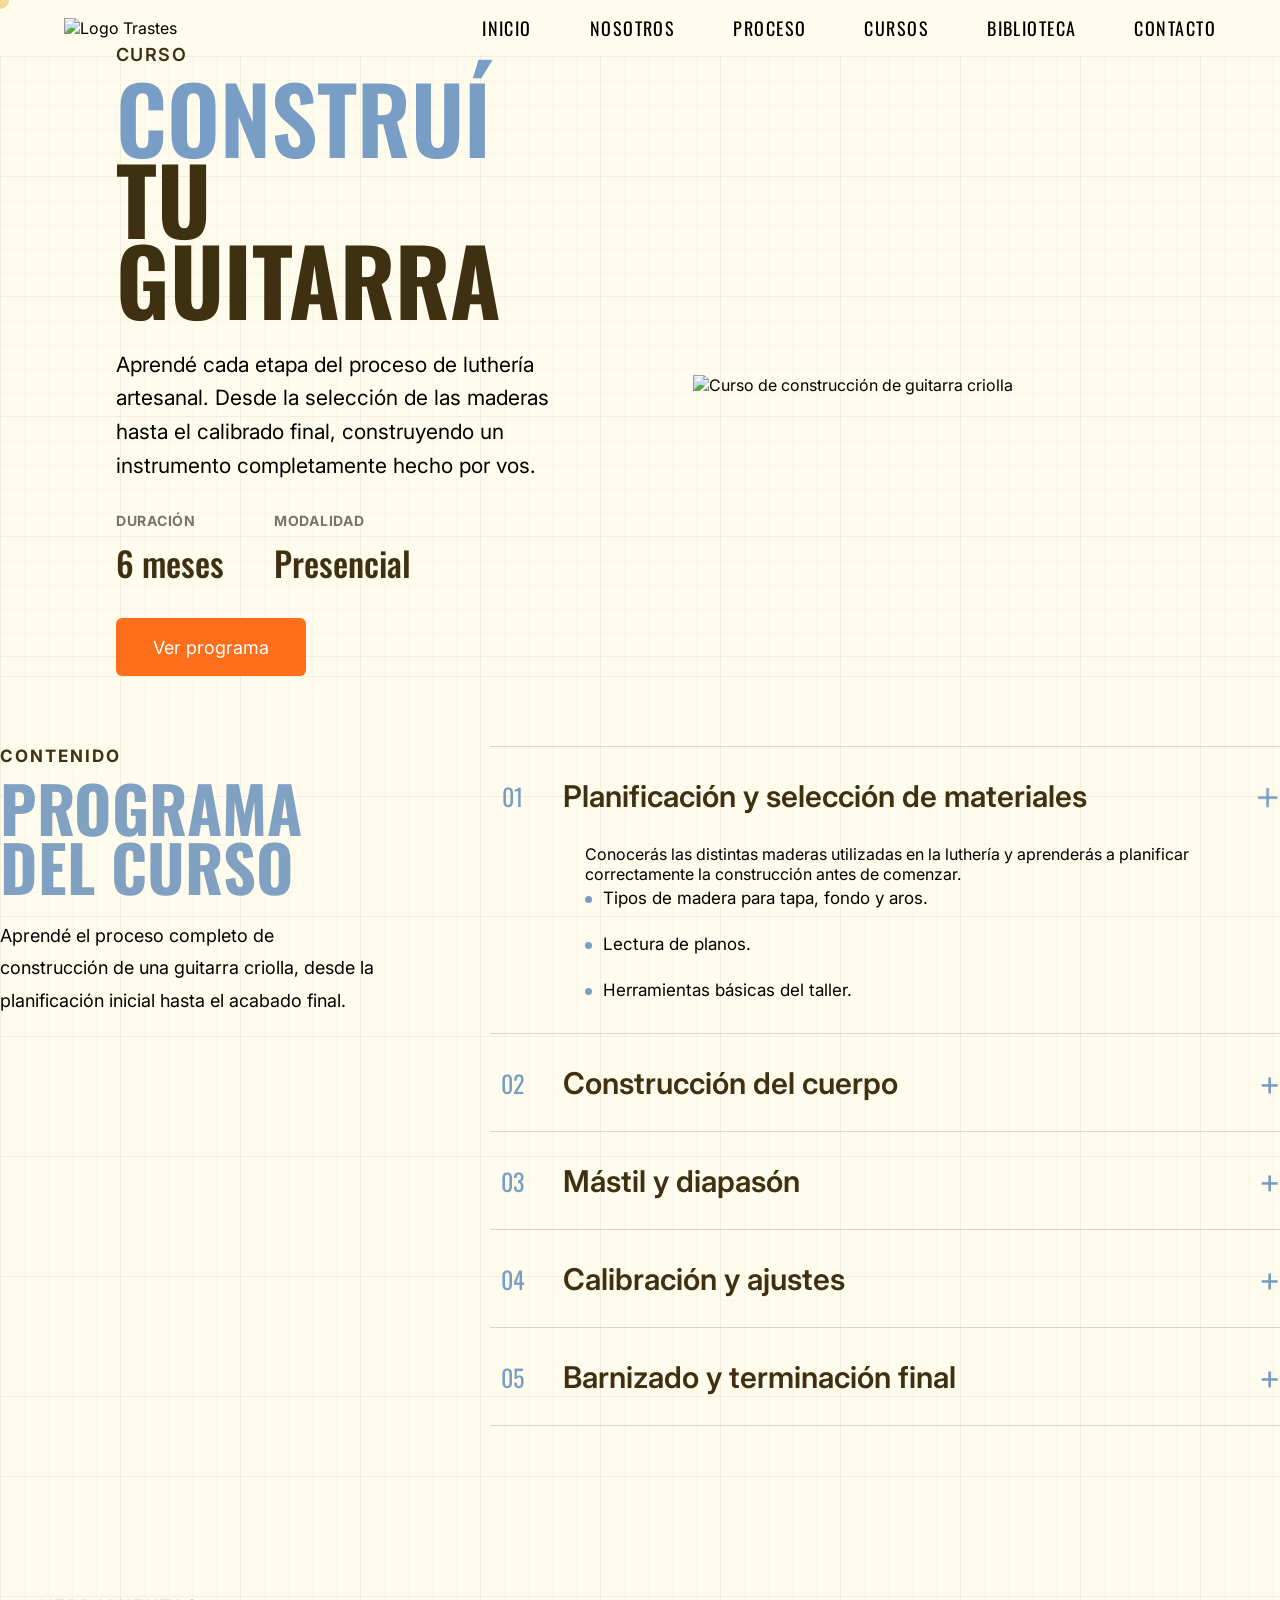
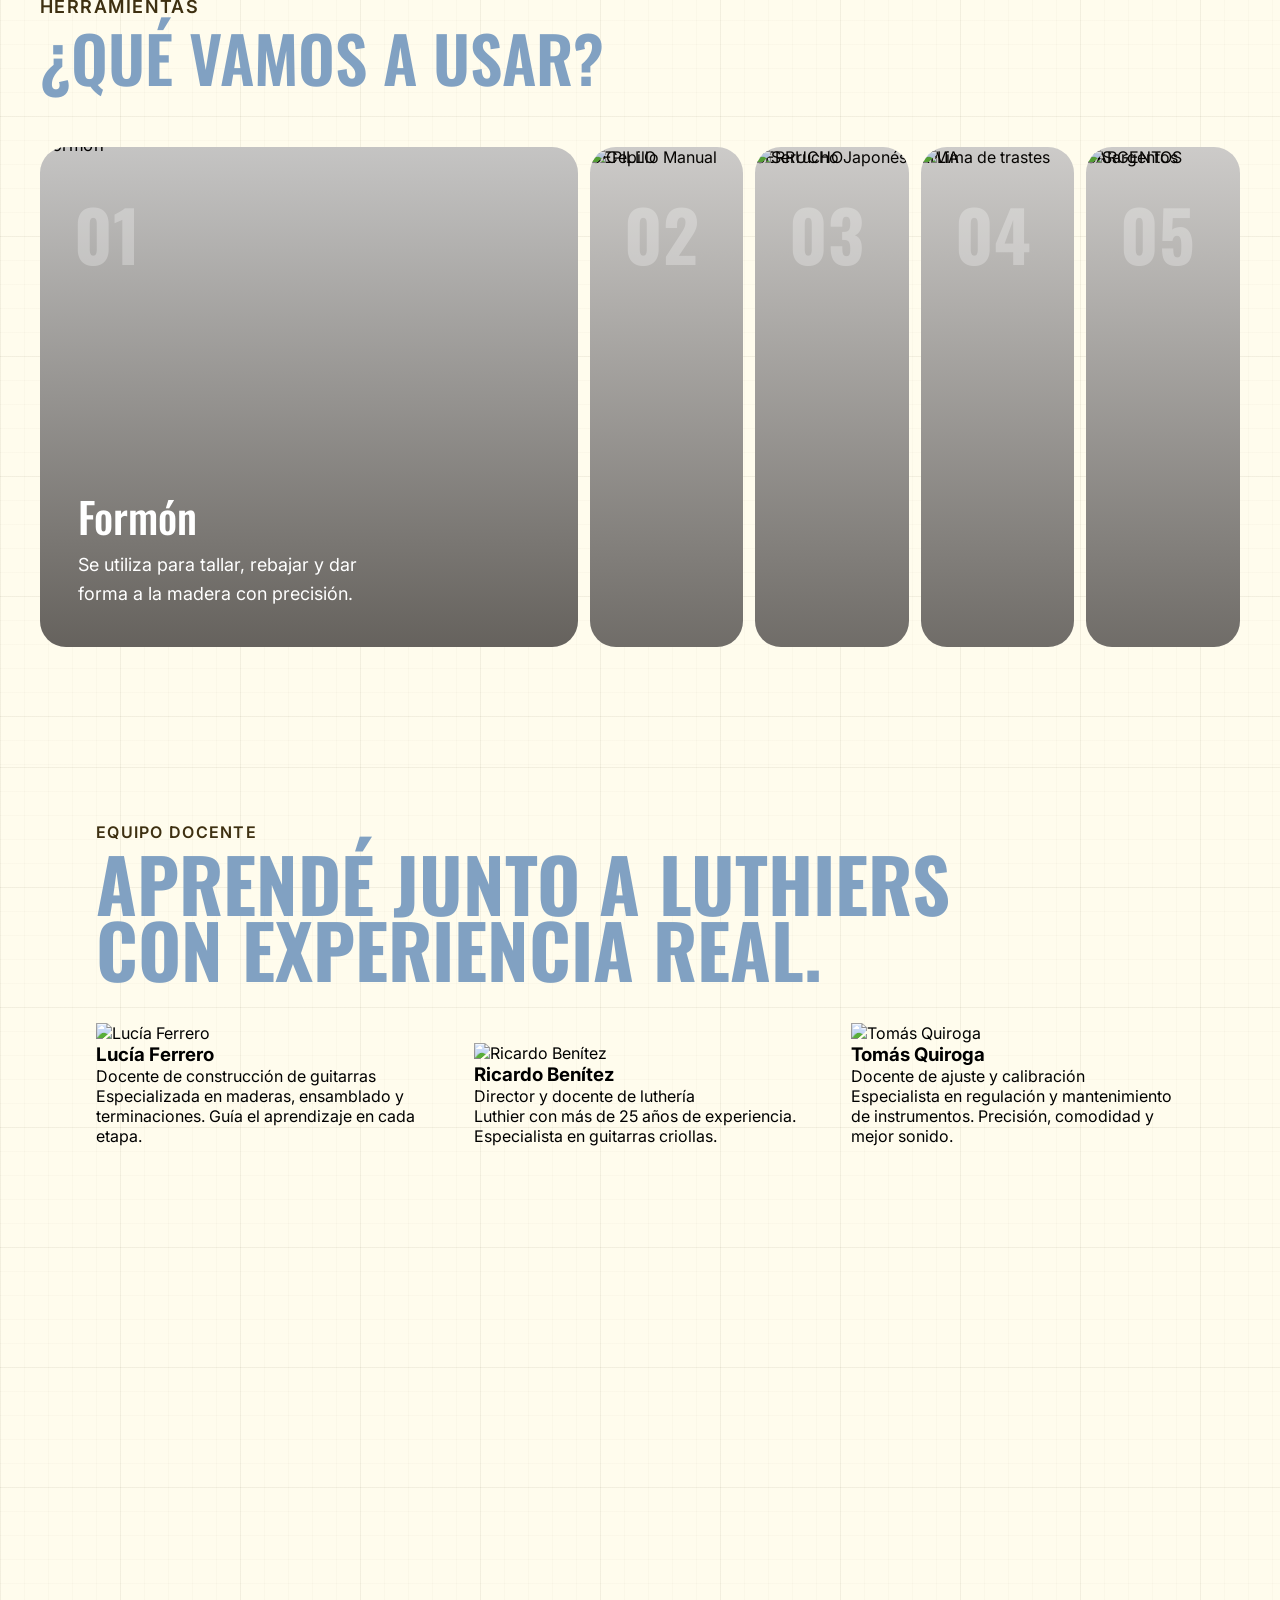
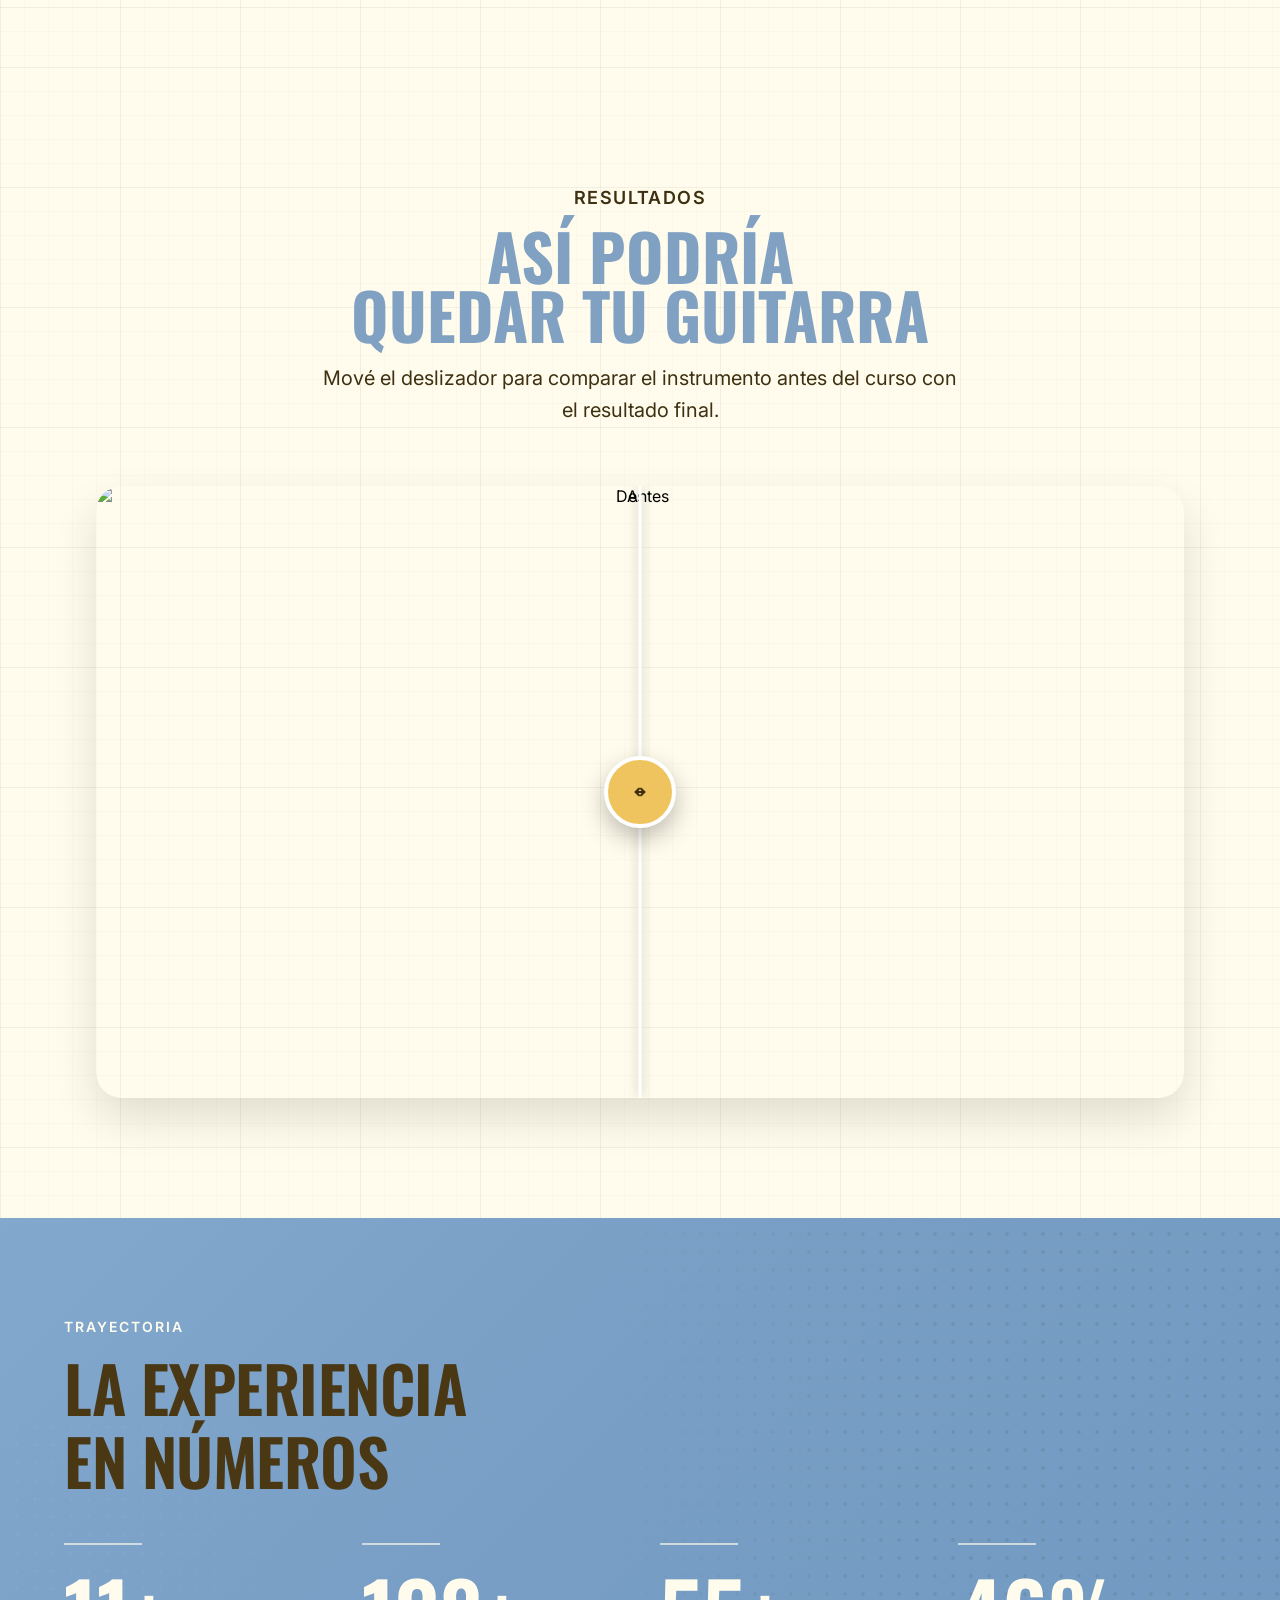
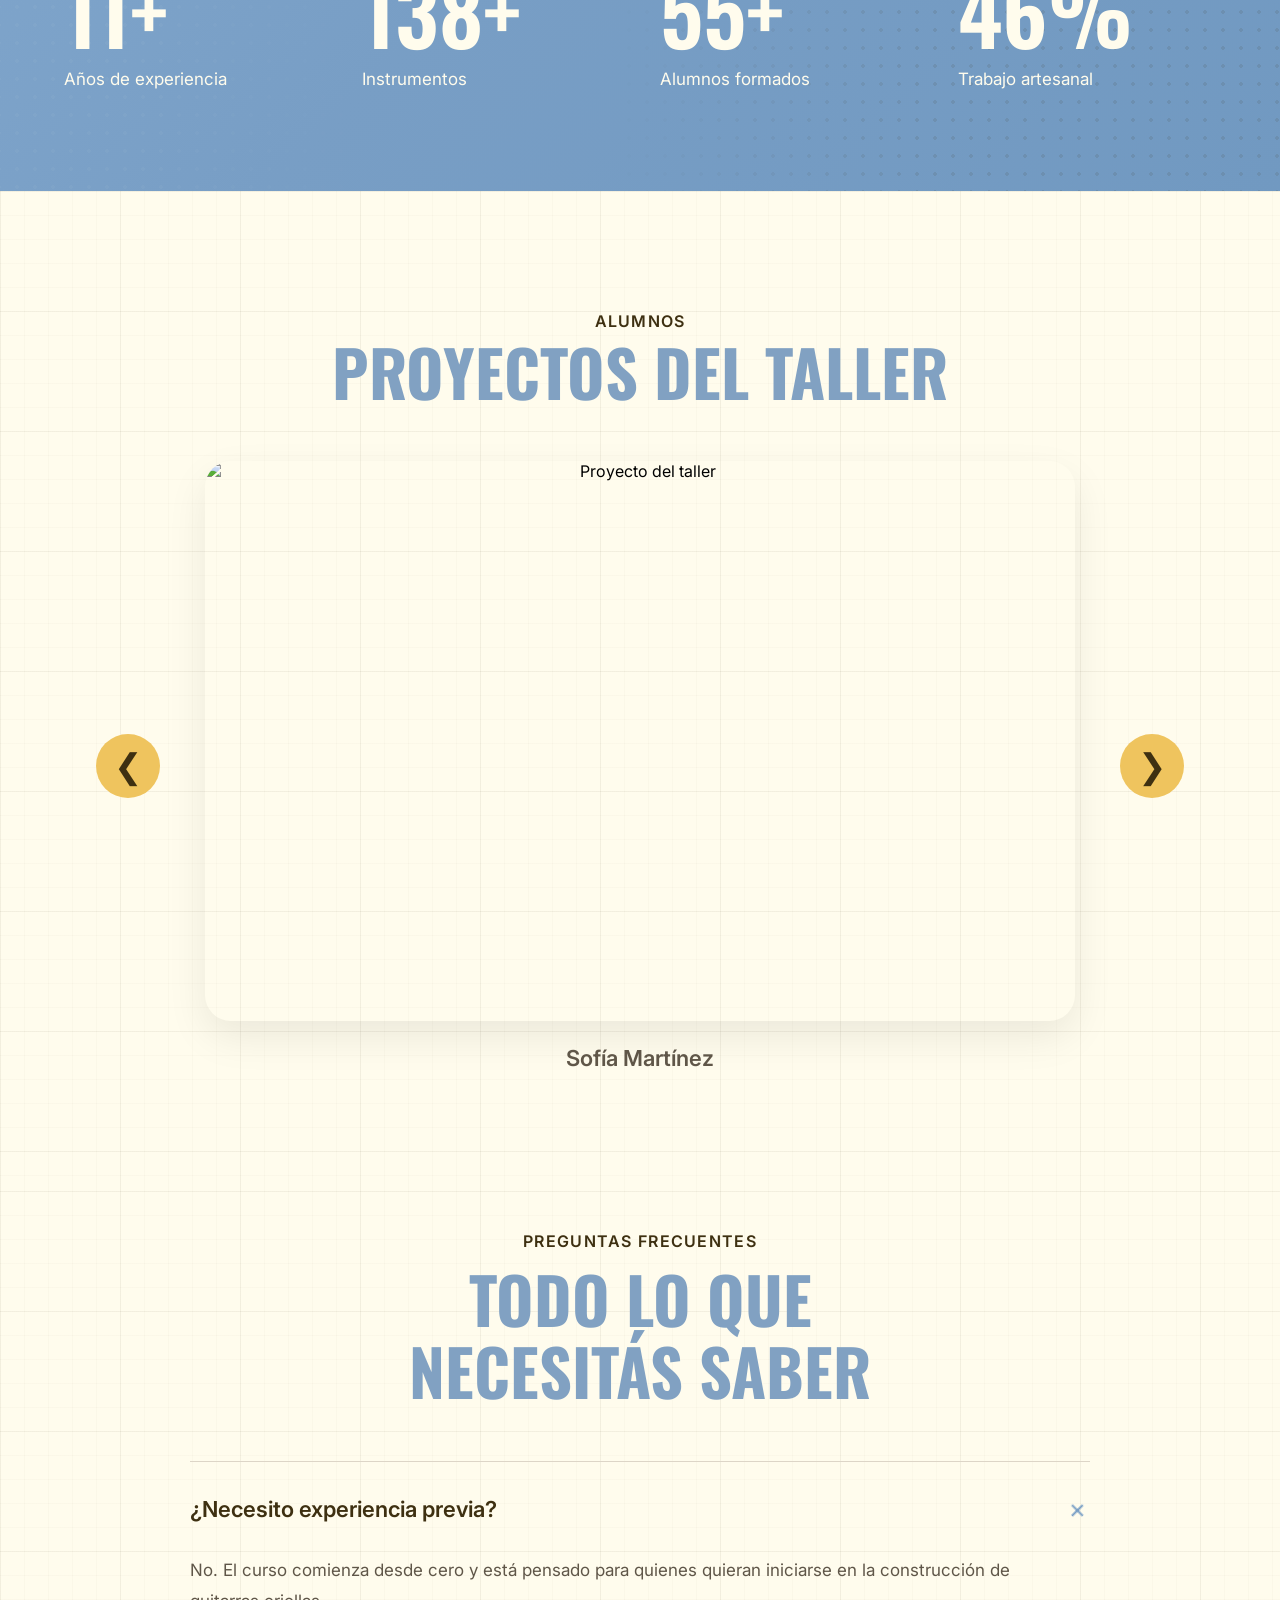
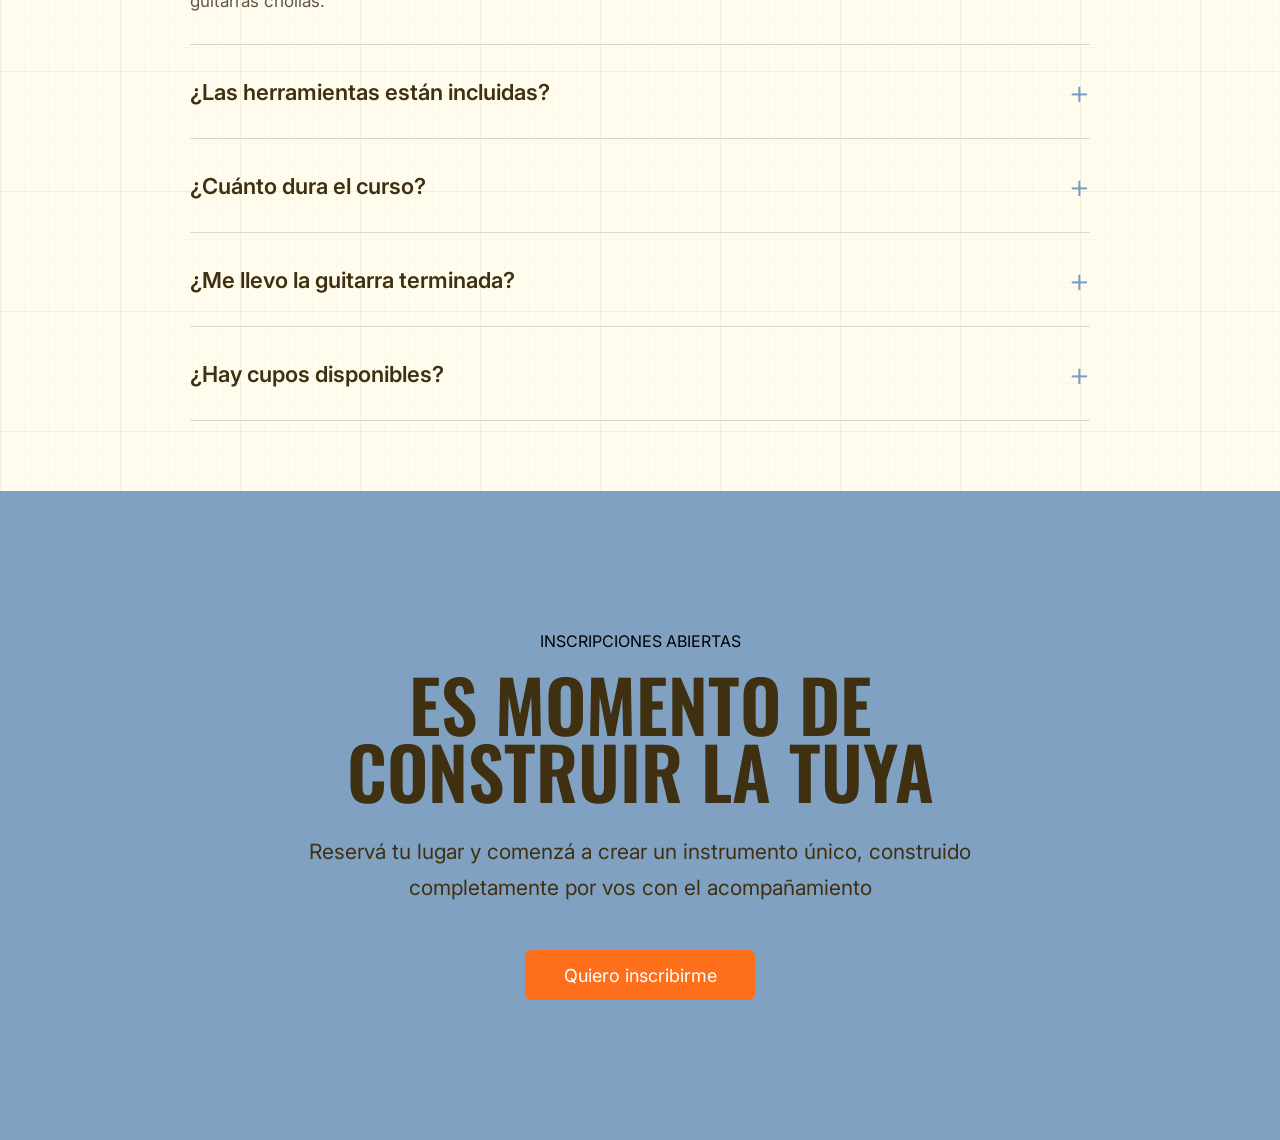
==== commit 366512d4: "Update detalle.html" ====
--- a/detalle.html
+++ b/detalle.html
@@ -4,28 +4,29 @@
 <head>
 
     <meta charset="UTF-8">
+
     <meta name="viewport" content="width=device-width, initial-scale=1.0">
 
-    <title>Trastes | Luthería</title>
-
-    <!-- Google Fonts -->
+    <title>Curso de Construcción de Guitarra Criolla | Trastes</title>
+
     <link rel="preconnect" href="https://fonts.googleapis.com">
+
     <link rel="preconnect" href="https://fonts.gstatic.com" crossorigin>
 
-    <link href="https://fonts.googleapis.com/css2?family=Inter:wght@400&family=Oswald:wght@400;600&display=swap"
-        rel="stylesheet">
-
-    <!-- CSS -->
+    <link href="https://fonts.googleapis.com/css2?family=Inter:wght@300;400;500;600;700&family=Oswald:wght@400;500;600;700&display=swap" rel="stylesheet">
+
     <link rel="stylesheet" href="style.css">
 
 </head>
 
 <body>
 
+    <!-- CURSOR -->
+
+    <div class="cursor"></div>
+
     <!-- Cursor personalizado -->
-    <div class="cursor"></div>
-
-    <!-- ================= HEADER ================= -->
+<div class="cursor"></div>
 
 <header>
 
@@ -39,32 +40,28 @@
 
             <ul>
 
-                <li><a href="#inicio">Inicio</a></li>
-                <li><a href="#nosotros">Nosotros</a></li>
-                <li><a href="#proceso">Proceso</a></li>
-                <li><a href="#cursos">Cursos</a></li>
-
-                <!-- NUEVA PÁGINA -->
+                <li><a href="index.html#inicio">Inicio</a></li>
+                <li><a href="index.html#nosotros">Nosotros</a></li>
+                <li><a href="index.html#proceso">Proceso</a></li>
+                <li><a href="index.html#cursos">Cursos</a></li>
+
                 <li><a href="biblioteca.html">Biblioteca</a></li>
 
-                <li><a href="#contacto">Contacto</a></li>
+                <li><a href="index.html#contacto">Contacto</a></li>
 
             </ul>
 
         </nav>
-        <div class="menu-toggle">
-
-    <span></span>
-    <span></span>
-    <span></span>
-
-</div>
 
     </div>
 
 </header>
 
-    <section class="hero" id="inicio">
+<!--==================================================
+HERO CURSO
+===================================================-->
+
+<section class="hero-curso">
 
     <div class="container hero-container">
 
@@ -73,31 +70,61 @@
         <div class="hero-text">
 
             <span class="subtitle">
-                CADA DETALLE IMPORTA
+                CURSO
             </span>
 
             <h1>
 
                 <span class="blue">
-                    MÚSICA A LO
+                    CONSTRUÍ
                 </span>
 
                 <span class="brown">
-                    NUESTRO
+                    TU GUITARRA
                 </span>
 
             </h1>
 
             <p>
 
-                Un buen instrumento tiene que sentirse propio desde el primer acorde.
-                Construimos cada pieza a medida, para crear algo que sea único
-                e irrepetible.
+                Aprendé cada etapa del proceso de luthería artesanal.
+                Desde la selección de las maderas hasta el calibrado final,
+                construyendo un instrumento completamente hecho por vos.
 
             </p>
 
-            <a href="#cursos" class="btn-principal">
-                Creá el tuyo
+            <div class="hero-datos">
+
+                <div>
+
+                    <span>DURACIÓN</span>
+
+                    <strong>6 meses</strong>
+
+                </div>
+
+                <div>
+
+                    <span>MODALIDAD</span>
+
+                    <strong>Presencial</strong>
+
+                </div>
+
+                
+
+                    
+
+                    
+
+                
+
+            </div>
+
+            <a href="#programa" class="btn-principal">
+
+                Ver programa
+
             </a>
 
         </div>
@@ -106,793 +133,848 @@
 
         <div class="hero-image">
 
-            <img src="img/hero-luthier.png" alt="Luthier trabajando">
+            <img
+                src="img/hero-curso.png"
+                alt="Curso de construcción de guitarra criolla">
 
         </div>
 
     </div>
-
-</section>
-<section class="nosotros" id="nosotros">
-
-    <!-- Imagen -->
-
-    <div class="nosotros-image">
-
-        <img src="img/nosotros-collage.png" alt="Equipo de luthiers">
-
-    </div>
-
-    <div class="container">
-
-        <span class="subtitle">
-            QUIÉNES SOMOS
-        </span>
-
-        <div class="nosotros-contenido">
-
-            <!-- Título -->
-
-            <div class="nosotros-titulo">
-
-                <h2>
-
-                    <span class="blue">LA PRECISIÓN</span>
-                    <span class="blue">DE LO ARTESANAL</span>
-
-                </h2>
-
-            </div>
-
-            <!-- Texto -->
-
-            <div class="nosotros-info">
-
-                <p>
-
-                    Nos especializamos en el diseño y la construcción de instrumentos a medida. Construimos piezas únicas para la búsqueda musical de cada persona.
-
-                </p>
-
-                <a href="#" class="btn-principal">
-
-                    Conocer más
-
-                </a>
-
-            </div>
-
-        </div>
-
-    </div>
-
-</section>
-<!-- ================= LAS MADERAS ================= -->
-
-<section class="maderas" id="maderas">
-
-    <div class="container">
-
-        <div class="maderas-header">
-
-            <h2>
-                LAS MADERAS HABLAN
-            </h2>
-
-            <p>
-                Cada especie aporta una personalidad diferente.<br>
-                Descubrí cómo el material define el carácter de cada instrumento.
-            </p>
-
-        </div>
-
-        <div class="maderas-grid">
-
-            <!-- Cedro -->
-
-            <article class="card-madera">
-
-                <div class="card-inner">
-
-                    <div class="card-front">
-
-                        <img src="img/madera-cedro.png" alt="Cedro">
-
-                    </div>
-
-                    <div class="card-back">
-
-    <img src="img/pluma.png" alt="Ligero" class="icono-pluma">
-
-    <h3>Ligero</h3>
-
-    <p>
-        De veta fina y tono cálido.
-    </p>
-
-</div>
-
-                </div>
-
-                <h4>Cedro</h4>
-
-            </article>
-
-            <!-- Arce -->
-
-            <article class="card-madera">
-
-                <div class="card-inner">
-
-                    <div class="card-front">
-
-                        <img src="img/madera-arce.png" alt="Arce">
-
-                    </div>
-
-                    <div class="card-back">
-                        <img src="img/escudo.png" alt="Resistente" class="icono-escudo">
-
-                        <h3>Resistente</h3>
-
-                        <p>
-                            De textura uniforme<br>
-                            y color claro.
-                        </p>
-
-                    </div>
-
-                </div>
-
-                <h4>Arce</h4>
-
-            </article>
-
-            <!-- Nogal -->
-
-            <article class="card-madera">
-
-                <div class="card-inner">
-
-                    <div class="card-front">
-
-                        <img src="img/madera-nogal.png" alt="Nogal">
-
-                    </div>
-
-                    <div class="card-back">
-                        <img src="img/estrella.png" alt="Noble" class="icono-estrella">
-
-                        <h3>Noble</h3>
-
-                        <p>
-                            De vetas profundas<br>
-                            y color intenso.
-                        </p>
-
-                    </div>
-
-                </div>
-
-                <h4>Nogal</h4>
-
-            </article>
-
-            <!-- Ébano -->
-
-            <article class="card-madera">
-
-                <div class="card-inner">
-
-                    <div class="card-front">
-
-                        <img src="img/madera-ebano.png" alt="Ébano">
-
-                    </div>
-
-                    <div class="card-back">
-                        <img src="img/balanza.png" alt="Denso" class="icono-balanza">
-
-                        <h3>Denso</h3>
-
-                        <p>
-                            De gran dureza<br>
-                            y acabado elegante.
-                        </p>
-
-                    </div>
-
-                </div>
-
-                <h4>Ébano</h4>
-
-            </article>
-
-        </div>
-
-    </div>
-
-</section>
-<!-- ================= CURSOS ================= -->
-
-<section class="cursos" id="cursos">
-
-    <div class="container">
-
-        <div class="cursos-header">
-
-            <h2>CONOCÉ NUESTROS CURSOS</h2>
-
-        </div>
-
-        <div class="cursos-grid">
-
-            <!-- CURSO 1 -->
-
-            <article class="curso-card curso-chico">
-
-                <img src="img/curso-mantenimiento.png" alt="Curso Mantenimiento">
-
-                <div class="curso-info">
-
-                    <p class="nivel">
-                        Nivel: <strong>Inicial</strong>
-                    </p>
-
-                    <h3>
-                        Mantenimiento<br>
-                        y Ajustes
-                    </h3>
-
-                    <p class="descripcion">
-                        Aprendé a calibrar, limpiar y realizar los ajustes básicos.
-                    </p>
-
-                    <div class="curso-footer">
-
-                        <p class="precio">
-                            $35.000
-                        </p>
-
-                        <a href="#" class="btn-principal">
-                            Comenzar
-                        </a>
-
-                    </div>
-
-                </div>
-
-            </article>
-
-            <!-- CURSO 2 -->
-
-            <article class="curso-card curso-grande">
-
-                <img src="img/curso-construccion.png" alt="Curso Construcción">
-
-                <div class="curso-info">
-
-                    <p class="nivel">
-                        Nivel: <strong>Intermedio</strong>
-                    </p>
-
-                    <h3>
-                        Construcción<br>
-                        de guitarra criolla
-                    </h3>
-
-                    <p class="descripcion">
-                        Aprendé a diseñar y construir una guitarra criolla utilizando técnicas de luthería artesanal.
-                    </p>
-
-                    <p class="precio-anterior">
-                        $100.000
-                    </p>
-
-                    <div class="curso-footer">
-
-                        <p class="precio">
-                            $85.000
-                        </p>
-
-                        <a href="detalle.html" class="btn-principal">
-                            Comenzar
-                        </a>
-
-                    </div>
-
-                </div>
-
-            </article>
-
-            <!-- CURSO 3 -->
-
-            <article class="curso-card curso-chico">
-
-                <img src="img/curso-introduccion.png" alt="Curso Introducción">
-
-                <div class="curso-info">
-
-                    <p class="nivel">
-                        Nivel: <strong>Inicial</strong>
-                    </p>
-
-                    <h3>
-                        Introducción<br>
-                        a la luthería
-                    </h3>
-
-                    <p class="descripcion">
-                        Conocé las bases de la luthería y sus herramientas esenciales.
-                    </p>
-
-                    <div class="curso-footer">
-
-                        <p class="precio">
-                            $50.000
-                        </p>
-
-                        <a href="#" class="btn-principal">
-                            Comenzar
-                        </a>
-
-                    </div>
-
-                </div>
-
-            </article>
-
-        </div>
-
-    </div>
-
-</section>
 
 </section>
 <!--==================================================
-PROCESO
+CONTENIDO
 ===================================================-->
 
-<section class="proceso bg-crema" id="proceso">
+<section class="cd-programa">
+
+    <div class="cd-programa__inner">
+
+        <div class="cd-programa__sticky">
+
+            <p class="cd-tag">CONTENIDO</p>
+
+            <h2 class="cd-heading">
+                Programa<br>
+                del curso
+            </h2>
+
+            <p class="cd-sub">
+                Aprendé el proceso completo de construcción de una guitarra criolla, desde la planificación inicial hasta el acabado final.
+            </p>
+
+        </div>
+
+        <ul class="cd-accordion">
+
+            <!-- 01 -->
+
+            <li class="cd-accordion__item is-open">
+
+                <button class="cd-accordion__trigger">
+
+                    <div class="cd-accordion__trigger-left">
+
+                        <span class="cd-accordion__num">01</span>
+
+                        <span class="cd-accordion__title">
+                            Planificación y selección de materiales
+                        </span>
+
+                    </div>
+
+                    <span class="cd-icon">+</span>
+
+                </button>
+
+                <div class="cd-accordion__body">
+
+                    <div class="cd-accordion__body-inner">
+
+                        Conocerás las distintas maderas utilizadas en la luthería y aprenderás a planificar correctamente la construcción antes de comenzar.
+
+                        <ul>
+
+                            <li>Tipos de madera para tapa, fondo y aros.</li>
+
+                            <li>Lectura de planos.</li>
+
+                            <li>Herramientas básicas del taller.</li>
+
+                        </ul>
+
+                    </div>
+
+                </div>
+
+            </li>
+
+            <!-- 02 -->
+
+            <li class="cd-accordion__item">
+
+                <button class="cd-accordion__trigger">
+
+                    <div class="cd-accordion__trigger-left">
+
+                        <span class="cd-accordion__num">02</span>
+
+                        <span class="cd-accordion__title">
+                            Construcción del cuerpo
+                        </span>
+
+                    </div>
+
+                    <span class="cd-icon">+</span>
+
+                </button>
+
+                <div class="cd-accordion__body">
+
+                    <div class="cd-accordion__body-inner">
+
+                        Aprenderás a fabricar cada una de las piezas que forman la caja armónica de la guitarra.
+
+                        <ul>
+
+                            <li>Tapa armónica.</li>
+
+                            <li>Aros y fondo.</li>
+
+                            <li>Encolados y moldes.</li>
+
+                        </ul>
+
+                    </div>
+
+                </div>
+
+            </li>
+
+            <!-- 03 -->
+
+            <li class="cd-accordion__item">
+
+                <button class="cd-accordion__trigger">
+
+                    <div class="cd-accordion__trigger-left">
+
+                        <span class="cd-accordion__num">03</span>
+
+                        <span class="cd-accordion__title">
+                            Mástil y diapasón
+                        </span>
+
+                    </div>
+
+                    <span class="cd-icon">+</span>
+
+                </button>
+
+                <div class="cd-accordion__body">
+
+                    <div class="cd-accordion__body-inner">
+
+                        Construcción y preparación del mástil, instalación del diapasón y colocación de los trastes.
+
+                        <ul>
+
+                            <li>Perfilado del mástil.</li>
+
+                            <li>Colocación de trastes.</li>
+
+                            <li>Unión con el cuerpo.</li>
+
+                        </ul>
+
+                    </div>
+
+                </div>
+
+            </li>
+
+            <!-- 04 -->
+
+            <li class="cd-accordion__item">
+
+                <button class="cd-accordion__trigger">
+
+                    <div class="cd-accordion__trigger-left">
+
+                        <span class="cd-accordion__num">04</span>
+
+                        <span class="cd-accordion__title">
+                            Calibración y ajustes
+                        </span>
+
+                    </div>
+
+                    <span class="cd-icon">+</span>
+
+                </button>
+
+                <div class="cd-accordion__body">
+
+                    <div class="cd-accordion__body-inner">
+
+                        Ajustarás cada detalle para lograr una guitarra cómoda, equilibrada y con buena respuesta sonora.
+
+                        <ul>
+
+                            <li>Cejuela y puente.</li>
+
+                            <li>Altura de cuerdas.</li>
+
+                            <li>Octavación.</li>
+
+                        </ul>
+
+                    </div>
+
+                </div>
+
+            </li>
+
+            <!-- 05 -->
+
+            <li class="cd-accordion__item">
+
+                <button class="cd-accordion__trigger">
+
+                    <div class="cd-accordion__trigger-left">
+
+                        <span class="cd-accordion__num">05</span>
+
+                        <span class="cd-accordion__title">
+                            Barnizado y terminación final
+                        </span>
+
+                    </div>
+
+                    <span class="cd-icon">+</span>
+
+                </button>
+
+                <div class="cd-accordion__body">
+
+                    <div class="cd-accordion__body-inner">
+
+                        Finalizarás tu instrumento aplicando el acabado y realizando las últimas verificaciones antes de tocarla por primera vez.
+
+                        <ul>
+
+                            <li>Lijado fino.</li>
+
+                            <li>Barnizado.</li>
+
+                            <li>Pulido y montaje final.</li>
+
+                        </ul>
+
+                    </div>
+
+                </div>
+
+            </li>
+
+        </ul>
+
+    </div>
+
+</section>
+<!--==================================================
+HERRAMIENTAS
+===================================================-->
+
+<section class="herramientas bg-crema">
+    <div class="contenedor">
+
+        <span class="subtitle">HERRAMIENTAS</span>
+
+        <h2>¿QUÉ VAMOS A USAR?</h2>
+
+        <div class="herramientas-grid">
+
+            <!-- 01 -->
+            <div class="herramienta activa">
+
+                <img src="img/formon.png" alt="Formón">
+
+                <span class="numero">01</span>
+
+                <span class="nombre-vertical">FORMÓN</span>
+
+                <div class="herramienta-info">
+
+                    <h3>Formón</h3>
+
+                    <p>
+                        Se utiliza para tallar, rebajar y dar forma a la madera con precisión.
+                    </p>
+
+                </div>
+
+            </div>
+
+            <!-- 02 -->
+            <div class="herramienta">
+
+                <img src="img/cepillo.png" alt="Cepillo Manual">
+
+                <span class="numero">02</span>
+
+                <span class="nombre-vertical">CEPILLO</span>
+
+                <div class="herramienta-info">
+
+                    <h3>Cepillo manual</h3>
+
+                    <p>
+                        Sirve para alisar, nivelar y ajustar la superficie de la madera.
+                    </p>
+
+                </div>
+
+            </div>
+
+            <!-- 03 -->
+            <div class="herramienta">
+
+                <img src="img/serrucho.png" alt="Serrucho Japonés">
+
+                <span class="numero">03</span>
+
+                <span class="nombre-vertical">SERRUCHO</span>
+
+                <div class="herramienta-info">
+
+                    <h3>Serrucho japonés</h3>
+
+                    <p>
+                        Permite realizar cortes finos, limpios y precisos en la madera.
+                    </p>
+
+                </div>
+
+            </div>
+
+            <!-- 04 -->
+            <div class="herramienta">
+
+                <img src="img/lima.png" alt="Lima de trastes">
+
+                <span class="numero">04</span>
+
+                <span class="nombre-vertical">LIMA</span>
+
+                <div class="herramienta-info">
+
+                    <h3>Lima de trastes</h3>
+
+                    <p>
+                        Se usa para nivelar, perfilar y suavizar los trastes de la guitarra.
+                    </p>
+
+                </div>
+
+            </div>
+
+            <!-- 05 -->
+            <div class="herramienta">
+
+                <img src="img/sargentos.png" alt="Sargentos">
+
+                <span class="numero">05</span>
+
+                <span class="nombre-vertical">SARGENTOS</span>
+
+                <div class="herramienta-info">
+
+                    <h3>Sargentos</h3>
+
+                    <p>
+                        Mantienen las piezas de madera firmemente sujetas durante el encolado y el ensamblaje.
+                    </p>
+
+                </div>
+
+            </div>
+
+        </div>
+
+    </div>
+    </section>
+    <!--==================================================
+DOCENTES
+===================================================-->
+
+<section class="equipo bg-crema" id="equipo">
 
     <div class="container">
 
         <span class="subtitle">
-            NUESTRO PROCESO
+            EQUIPO DOCENTE
         </span>
 
         <h2>
-            DISEÑO PERSONALIZADO<br>
+            APRENDÉ JUNTO A LUTHIERS
+            <br>
+            CON EXPERIENCIA REAL.
         </h2>
 
-        <div class="proceso-grid">
-
-            <!--==================================
-            TIMELINE
-            ===================================-->
-
-            <div class="timeline">
-
-                <div class="timeline-line"></div>
-
-                <!-- PASO 01 -->
-
-                <div class="timeline-item active"
-                    data-img="img/proceso-1.png">
-
-                    <span class="timeline-numero">01</span>
-
-                    <span class="timeline-punto"></span>
-
-                    <div class="timeline-info">
-
-                        <h3>
-                            Diseño y preparación
-                        </h3>
-
-                        <p>
-                            Elegimos las maderas, definimos el modelo y
-                            planificamos cada etapa antes de comenzar la
-                            construcción.
-                        </p>
-
-                    </div>
-
-                </div>
-
-                <!-- PASO 02 -->
-
-                <div class="timeline-item"
-                    data-img="img/proceso-2.png">
-
-                    <span class="timeline-numero">02</span>
-
-                    <span class="timeline-punto"></span>
-
-                    <div class="timeline-info">
-
-                        <h3>
-                            Construcción artesanal
-                        </h3>
-
-                        <p>
-                            Cada pieza se trabaja manualmente hasta formar
-                            la estructura completa del instrumento.
-                        </p>
-
-                    </div>
-
-                </div>
-
-                <!-- PASO 03 -->
-
-                <div class="timeline-item"
-                    data-img="img/proceso-3.png">
-
-                    <span class="timeline-numero">03</span>
-
-                    <span class="timeline-punto"></span>
-
-                    <div class="timeline-info">
-
-                        <h3>
-                            Ajustes y terminación
-                        </h3>
-
-                        <p>
-                            Se calibra la guitarra, se aplica el acabado y
-                            se realizan las pruebas finales antes de la entrega.
-                        </p>
-
-                    </div>
-
-                </div>
-
-            </div>
-
-            <!--==================================
-            IMAGEN
-            ===================================-->
-
-            <div class="proceso-imagen">
+        <div class="equipo-grid">
+
+            <!--==========================
+            DOCENTE 1
+            ==========================-->
+
+            <article class="docente">
+
+                <div class="docente-img">
+
+                    <img
+                        src="img/lucia.png"
+                        alt="Lucía Ferrero">
+
+                </div>
+
+                <div class="docente-info">
+
+                    <h3>
+                        Lucía Ferrero
+                    </h3>
+
+                    <span>
+                        Docente de construcción de guitarras
+                    </span>
+
+                    <p>
+                        Especializada en maderas, ensamblado y terminaciones. Guía el aprendizaje en cada etapa.
+
+                </div>
+
+            </article>
+
+            <!--==========================
+            DOCENTE 2
+            ==========================-->
+
+            <article class="docente">
+
+                <div class="docente-img">
+
+                    <img
+                        src="img/ricardo.png"
+                        alt="Ricardo Benítez">
+
+                </div>
+
+                <div class="docente-info">
+
+                    <h3>
+                        Ricardo Benítez
+                    </h3>
+
+                    <span>
+                        Director y docente de luthería
+                    </span>
+
+                    <p>
+                        Luthier con más de 25 años de experiencia. Especialista en guitarras criollas.
+                    </p>
+
+                </div>
+
+            </article>
+
+            <!--==========================
+            DOCENTE 3
+            ==========================-->
+
+            <article class="docente">
+
+                <div class="docente-img">
+
+                    <img
+                        src="img/tomas.png"
+                        alt="Tomás Quiroga">
+
+                </div>
+
+                <div class="docente-info">
+
+                    <h3>
+                        Tomás Quiroga
+                    </h3>
+
+                    <span>
+                        Docente de ajuste y calibración
+                    </span>
+
+                    <p>
+                        Especialista en regulación y mantenimiento de instrumentos. Precisión, comodidad y mejor sonido.
+                    </p>
+
+                </div>
+
+            </article>
+
+        </div>
+
+    </div>
+
+</section>
+   <!--==================================================
+   RESULTADOS
+===================================================-->
+
+<section class="detalle-resultados bg-crema">
+
+    <div class="container">
+
+        <span class="subtitle">
+            RESULTADOS
+        </span>
+
+        <h2>
+            ASÍ PODRÍA<br>
+            QUEDAR TU GUITARRA
+        </h2>
+
+        <p class="resultado-texto">
+            Mové el deslizador para comparar el instrumento antes del curso con el resultado final.
+        </p>
+
+        <div class="comparador">
+
+            <!-- Imagen de fondo (ANTES) -->
+            <img
+                src="img/resultado-antes.png"
+                alt="Antes"
+                class="comparador-img comparador-antes">
+
+            <!-- Imagen superior (DESPUÉS) -->
+            <img
+                src="img/resultado-despues.png"
+                alt="Después"
+                class="comparador-img comparador-despues">
+
+            <!-- Línea del comparador -->
+            <div class="comparador-linea"></div>
+
+            <!-- Botón -->
+            <div class="comparador-handle">
+
+                <svg viewBox="0 0 24 24" fill="none">
+
+                    <path d="M8 12H16"
+                        stroke="#3E3011"
+                        stroke-width="2"
+                        stroke-linecap="round"/>
+
+                    <path d="M11 9L8 12L11 15"
+                        stroke="#3E3011"
+                        stroke-width="2"
+                        stroke-linecap="round"
+                        stroke-linejoin="round"/>
+
+                    <path d="M13 9L16 12L13 15"
+                        stroke="#3E3011"
+                        stroke-width="2"
+                        stroke-linecap="round"
+                        stroke-linejoin="round"/>
+
+                </svg>
+
+            </div>
+
+            <!-- Slider invisible -->
+            <input
+                type="range"
+                min="0"
+                max="100"
+                value="50"
+                class="slider-comparador">
+
+        </div>
+
+    </div>
+
+</section>
+<!--=========================================
+ESTADÍSTICAS
+==========================================-->
+
+<section class="estadisticas">
+
+    <div class="container">
+
+        <span class="subtitulo">
+            TRAYECTORIA
+        </span>
+
+        <h2>
+            LA EXPERIENCIA<br>
+            EN NÚMEROS
+        </h2>
+
+        <div class="estadisticas-grid">
+
+            <div class="estadistica">
+
+                <h3>
+                    <span class="contador" data-target="25">0</span>+
+                </h3>
+
+                <p>Años de experiencia</p>
+
+            </div>
+
+            <div class="estadistica">
+
+                <h3>
+                    <span class="contador" data-target="300">0</span>+
+                </h3>
+
+                <p>Instrumentos 
+
+            </div>
+
+            <div class="estadistica">
+
+                <h3>
+                    <span class="contador" data-target="120">0</span>+
+                </h3>
+
+                <p>Alumnos formados</p>
+
+            </div>
+
+            <div class="estadistica">
+
+                <h3>
+                    <span class="contador" data-target="100">0</span>%
+                </h3>
+
+                <p>Trabajo artesanal</p>
+
+            </div>
+
+        </div>
+
+    </div>
+
+</section>
+<!--==================================================
+PROYECTOS DEL TALLER
+===================================================-->
+
+<section class="proyectos bg-crema">
+
+    <div class="container">
+
+        <span class="subtitle">
+            ALUMNOS
+        </span>
+
+        <h2>
+            PROYECTOS DEL TALLER
+        </h2>
+
+        <div class="proyectos-slider">
+
+            <button class="slider-btn proyecto-prev">
+                &#10094;
+            </button>
+
+            <div class="proyecto-slide">
 
                 <img
-                    id="proceso-img"
-                    src="img/proceso-1.png"
-                    alt="Proceso de construcción">
-
-            </div>
+                    id="proyectoImg"
+                    src="img/proyecto1.png"
+                    alt="Proyecto del taller">
+
+                <div class="proyecto-info">
+
+                    <h3 id="proyectoNombre">
+                        Sofía Martínez
+                    </h3>
+
+                </div>
+
+            </div>
+
+            <button class="slider-btn proyecto-next">
+                &#10095;
+            </button>
 
         </div>
 
     </div>
 
 </section>
-<!-- ================= GALERÍA ================= -->
-
-<section class="galeria" id="galeria">
-
-    <!-- FILA 1 -->
-
-    <div class="galeria-slider">
-
-        <div class="galeria-track izquierda">
-
-            <img src="img/foto1.png" alt="">
-            <img src="img/foto2.png" alt="">
-            <img src="img/foto3.png" alt="">
-            <img src="img/foto4.png" alt="">
-            <img src="img/foto5.png" alt="">
-            <img src="img/foto6.png" alt="">
-            <img src="img/foto7.png" alt="">
-            <img src="img/foto8.png" alt="">
-            <img src="img/foto9.png" alt="">
-
-            <!-- Repetidas para el loop -->
-
-            <img src="img/foto1.png" alt="">
-            <img src="img/foto2.png" alt="">
-            <img src="img/foto3.png" alt="">
-            <img src="img/foto4.png" alt="">
-            <img src="img/foto5.png" alt="">
-            <img src="img/foto6.png" alt="">
-            <img src="img/foto7.png" alt="">
-            <img src="img/foto8.png" alt="">
-            <img src="img/foto9.png" alt="">
+   <!--==================================================
+PREGUNTAS FRECUENTES
+===================================================-->
+
+<section class="faq bg-crema">
+
+    <div class="container">
+
+        <span class="subtitle">
+            PREGUNTAS FRECUENTES
+        </span>
+
+        <h2>
+            TODO LO QUE<br>
+            NECESITÁS SABER
+        </h2>
+
+        <div class="faq-acordeon">
+
+            <div class="faq-item is-open">
+
+                <button class="faq-trigger">
+
+                    <span>¿Necesito experiencia previa?</span>
+
+                    <span class="faq-icon">+</span>
+
+                </button>
+
+                <div class="faq-body">
+
+                    <p>
+                        No. El curso comienza desde cero y está pensado para quienes
+                        quieran iniciarse en la construcción de guitarras criollas.
+                    </p>
+
+                </div>
+
+            </div>
+
+            <div class="faq-item">
+
+                <button class="faq-trigger">
+
+                    <span>¿Las herramientas están incluidas?</span>
+
+                    <span class="faq-icon">+</span>
+
+                </button>
+
+                <div class="faq-body">
+
+                    <p>
+                        Sí. Durante las clases vas a utilizar todas las herramientas
+                        del taller sin necesidad de llevar las tuyas.
+                    </p>
+
+                </div>
+
+            </div>
+
+            <div class="faq-item">
+
+                <button class="faq-trigger">
+
+                    <span>¿Cuánto dura el curso?</span>
+
+                    <span class="faq-icon">+</span>
+
+                </button>
+
+                <div class="faq-body">
+
+                    <p>
+                        La cursada tiene una duración aproximada de seis meses,
+                        con encuentros presenciales en el taller.
+                    </p>
+
+                </div>
+
+            </div>
+
+            <div class="faq-item">
+
+                <button class="faq-trigger">
+
+                    <span>¿Me llevo la guitarra terminada?</span>
+
+                    <span class="faq-icon">+</span>
+
+                </button>
+
+                <div class="faq-body">
+
+                    <p>
+                        Sí. Al finalizar el curso cada estudiante se lleva la
+                        guitarra que construyó durante la cursada.
+                    </p>
+
+                </div>
+
+            </div>
+
+            <div class="faq-item">
+
+                <button class="faq-trigger">
+
+                    <span>¿Hay cupos disponibles?</span>
+
+                    <span class="faq-icon">+</span>
+
+                </button>
+
+                <div class="faq-body">
+
+                    <p>
+                        Los grupos son reducidos para garantizar un seguimiento
+                        personalizado, por eso los cupos son limitados.
+                    </p>
+
+                </div>
+
+            </div>
 
         </div>
 
     </div>
 
-    <!-- FILA 2 -->
-
-    <div class="galeria-slider">
-
-        <div class="galeria-track derecha">
-
-            <img src="img/foto10.png" alt="">
-            <img src="img/foto11.png" alt="">
-            <img src="img/foto12.png" alt="">
-            <img src="img/foto13.png" alt="">
-            <img src="img/foto14.png" alt="">
-            <img src="img/foto15.png" alt="">
-            <img src="img/foto16.png" alt="">
-            <img src="img/foto17.png" alt="">
-            <img src="img/foto18.png" alt="">
-
-            <!-- Repetidas para el loop -->
-
-            <img src="img/foto10.png" alt="">
-            <img src="img/foto11.png" alt="">
-            <img src="img/foto12.png" alt="">
-            <img src="img/foto13.png" alt="">
-            <img src="img/foto14.png" alt="">
-            <img src="img/foto15.png" alt="">
-            <img src="img/foto16.png" alt="">
-            <img src="img/foto17.png" alt="">
-            <img src="img/foto18.png" alt="">
+</section>
+
+        <!-- ================= CTA FINAL ================= -->
+
+    <section class="detalle-final">
+
+        <div class="container">
+
+            <span class="subtitle">
+                INSCRIPCIONES ABIERTAS
+            </span>
+
+            <h2>
+
+                ES MOMENTO DE<br>
+                CONSTRUIR LA TUYA
+
+            </h2>
+
+            <p>
+
+                Reservá tu lugar y comenzá a crear un instrumento único,
+                construido completamente por vos con el acompañamiento
+
+
+            </p>
+
+            <a href="index.html#contacto" class="btn-principal">
+
+                Quiero inscribirme
+
+            </a>
 
         </div>
 
-    </div>
-
-</section>
-
-<!-- ================= TESTIMONIOS ================= -->
-
-<section class="testimonios" id="testimonios">
-
-    <div class="container">
-
-        <div class="testimonios-header">
-
-            <span class="subtitle">
-                TESTIMONIOS
-            </span>
-
-            <h2>
-                LO QUE DICEN<br>
-                NUESTROS CLIENTES
-            </h2>
-
-        </div>
-
-    </div>
-
-    <div class="slider">
-
-        <div class="slider-track">
-
-            <!-- 1 -->
-
-            <article class="testimonio-card">
-                <p class="estrellas">★★★★★</p>
-                <p class="comentario">
-                    “La atención fue impecable y el instrumento superó mis expectativas.”
-                </p>
-                <span class="autor">— Martín G.</span>
-            </article>
-
-            <!-- 2 -->
-
-            <article class="testimonio-card">
-                <p class="estrellas">★★★★★</p>
-                <p class="comentario">
-                    “Cada detalle refleja el trabajo artesanal. Vale totalmente la espera.”
-                </p>
-                <span class="autor">— Lucía R.</span>
-            </article>
-
-            <!-- 3 -->
-
-            <article class="testimonio-card">
-                <p class="estrellas">★★★★★</p>
-                <p class="comentario">
-                    “El sonido es increíble y la comodidad del mástil es perfecta.”
-                </p>
-                <span class="autor">— Nicolás A.</span>
-            </article>
-
-            <!-- 4 -->
-
-            <article class="testimonio-card">
-                <p class="estrellas">★★★★★</p>
-                <p class="comentario">
-                    “Me acompañaron durante todo el proceso de construcción.”
-                </p>
-                <span class="autor">— Sofía C.</span>
-            </article>
-
-            <!-- 5 -->
-
-            <article class="testimonio-card">
-                <p class="estrellas">★★★★★</p>
-                <p class="comentario">
-                    “Se nota el cuidado por cada pieza de madera.”
-                </p>
-                <span class="autor">— Pablo M.</span>
-            </article>
-
-            <!-- 6 -->
-
-            <article class="testimonio-card">
-                <p class="estrellas">★★★★★</p>
-                <p class="comentario">
-                    “Aprendí muchísimo en el curso. Muy recomendable.”
-                </p>
-                <span class="autor">— Valentina S.</span>
-            </article>
-
-            <!-- 7 -->
-
-            <article class="testimonio-card">
-                <p class="estrellas">★★★★★</p>
-                <p class="comentario">
-                    “La guitarra quedó exactamente como la imaginaba.”
-                </p>
-                <span class="autor">— Franco L.</span>
-            </article>
-
-            <!-- 8 -->
-
-            <article class="testimonio-card">
-                <p class="estrellas">★★★★★</p>
-                <p class="comentario">
-                    “Un trabajo artesanal de primer nivel.”
-                </p>
-                <span class="autor">— Camila D.</span>
-            </article>
-
-            <!-- 9 -->
-
-            <article class="testimonio-card">
-                <p class="estrellas">★★★★★</p>
-                <p class="comentario">
-                    “Excelente calidad y una experiencia muy personalizada.”
-                </p>
-                <span class="autor">— Diego P.</span>
-            </article>
-
-            <!-- 10 -->
-
-            <article class="testimonio-card">
-                <p class="estrellas">★★★★★</p>
-                <p class="comentario">
-                    “Volvería a elegir Trastes sin dudarlo.”
-                </p>
-                <span class="autor">— Agustina F.</span>
-            </article>
-
-            <!-- REPETIDOS PARA EL LOOP -->
-
-            <article class="testimonio-card">
-                <p class="estrellas">★★★★★</p>
-                <p class="comentario">“La atención fue impecable y el instrumento superó mis expectativas.”</p>
-                <span class="autor">— Martín G.</span>
-            </article>
-
-            <article class="testimonio-card">
-                <p class="estrellas">★★★★★</p>
-                <p class="comentario">“Cada detalle refleja el trabajo artesanal. Vale totalmente la espera.”</p>
-                <span class="autor">— Lucía R.</span>
-            </article>
-
-            <article class="testimonio-card">
-                <p class="estrellas">★★★★★</p>
-                <p class="comentario">“El sonido es increíble y la comodidad del mástil es perfecta.”</p>
-                <span class="autor">— Nicolás A.</span>
-            </article>
-
-            <article class="testimonio-card">
-                <p class="estrellas">★★★★★</p>
-                <p class="comentario">“Me acompañaron durante todo el proceso de construcción.”</p>
-                <span class="autor">— Sofía C.</span>
-            </article>
-
-            <article class="testimonio-card">
-                <p class="estrellas">★★★★★</p>
-                <p class="comentario">“Se nota el cuidado por cada pieza de madera.”</p>
-                <span class="autor">— Pablo M.</span>
-            </article>
-
-            <article class="testimonio-card">
-                <p class="estrellas">★★★★★</p>
-                <p class="comentario">“Aprendí muchísimo en el curso. Muy recomendable.”</p>
-                <span class="autor">— Valentina S.</span>
-            </article>
-
-            <article class="testimonio-card">
-                <p class="estrellas">★★★★★</p>
-                <p class="comentario">“La guitarra quedó exactamente como la imaginaba.”</p>
-                <span class="autor">— Franco L.</span>
-            </article>
-
-            <article class="testimonio-card">
-                <p class="estrellas">★★★★★</p>
-                <p class="comentario">“Un trabajo artesanal de primer nivel.”</p>
-                <span class="autor">— Camila D.</span>
-            </article>
-
-            <article class="testimonio-card">
-                <p class="estrellas">★★★★★</p>
-                <p class="comentario">“Excelente calidad y una experiencia muy personalizada.”</p>
-                <span class="autor">— Diego P.</span>
-            </article>
-
-            <article class="testimonio-card">
-                <p class="estrellas">★★★★★</p>
-                <p class="comentario">“Volvería a elegir Trastes sin dudarlo.”</p>
-                <span class="autor">— Agustina F.</span>
-            </article>
-
-        </div>
-
-    </div>
-
-</section>
-<!-- ================= CONTACTO ================= -->
-
-<section class="contacto" id="contacto">
-
-    <div class="container contacto-container">
-
-        <!-- IZQUIERDA -->
-
-        <div class="contacto-left">
-
-            <span class="subtitle">
-                CONTACTO
-            </span>
-
-            <h2>
-                <span>TODO EMPIEZA</span><br>
-                CON UNA IDEA.
-            </h2>
-
-            <p>
-                Contanos que estás buscando.
-            </p>
-
-            <form>
-
-                <input
-                    type="text"
-                    placeholder="NOMBRE Y APELLIDO">
-
-                <input
-                    type="tel"
-                    placeholder="TELÉFONO">
-
-                <input
-                    type="email"
-                    placeholder="MAIL">
-
-                <textarea
-                    placeholder="MENSAJE"></textarea>
-
-                <button class="btn-principal">
-                    Creá el tuyo
-                </button>
-
-            </form>
-
-        </div>
-
-        <!-- DERECHA -->
-
-        <div class="contacto-right">
-
-            <img
-                src="img/contacto.png"
-                alt="Luthier trabajando">
-
-        </div>
-
-    </div>
-
-</section>
-
-<script src="script.js"></script>
-
-</body>
-</html>
+    </section>
+    <script src="script.js"></script>
--- a/style.css
+++ b/style.css
@@ -156,285 +156,15 @@
 
 .hero{
 
-    width:100%;
-    min-height:100vh;
-
-    display:flex;
-    align-items:center;
-
-    padding:80px 0 40px;
-
-}
-
-.hero-container{
-
-    display:flex;
-    align-items:center;
-    justify-content:space-between;
-
-    gap:90px;
-
-    margin-top:20px;
-
-}
-
-/*==================================================
-TEXTO
-==================================================*/
-
-.hero-text{
-
-    flex:0 0 43%;
-
-    transform:translateY(-30px);
-
-}
-
-.subtitle{
-
-    display:block;
-
-    margin-bottom:30px;
-
-    font-family:'Inter',sans-serif;
-    font-size:15px;
-    font-weight:900;
-    text-transform:uppercase;
-    letter-spacing:.18em;
-
-    color:#3e3011;
-
-}
-
-.hero .subtitle{
-
-    position:relative;
-    top:-15px;
-
-}
-.hero h1{
-
-    display:flex;
-    flex-direction:column;
-
-    margin-bottom:45px;
-
-    font-family:'Oswald',sans-serif;
-    font-size:108px;
-    font-weight:600;
-
-    line-height:.92;
-
-    text-transform:uppercase;
-
-}
-
-.blue{
-
-    color:#789EC5;
-
-}
-
-.brown{
-
-    color:#3E3011;
-
-}
-
-.hero p{
-
-    width:500px;
-
-    margin-bottom:40px;
-
-    font-family:'Inter',sans-serif;
-    font-size:20px;
-    font-weight:400;
-
-    line-height:1.7;
-
-    color:#000;
-
-}
-
-.hero p strong{
-
-    font-weight:400;
-
-}
-
-/*==================================================
-BOTÓN
-==================================================*/
-
-.btn-principal{
-
-    display:inline-flex;
-    justify-content:center;
-    align-items:center;
-
-    width:180px;
-    height:50px;
-
-    background:#fe6f1c;
-
-    border-radius:6px;
-
-    color:#fff;
-
-    font-family:'Inter',sans-serif;
-    font-size:18px;
-    font-weight:700;
-
-    transition:.3s;
-
-}
-
-.btn-principal:hover{
-
-    background:#ddb148;
-
-}
-/*==================================================
-IMAGEN HERO
-==================================================*/
-
-.hero-image{
-
-    flex:0 0 57%;
-
-    display:flex;
-    justify-content:flex-end;
-    align-items:center;
-
-}
-
-.hero-image img{
-
-    width:100%;
-    max-width:850px;
-
-    height:auto;
-
-    object-fit:contain;
-
-    transition:.4s ease;
-
-}
-
-.hero-image img:hover{
-
-    transform:scale(1.01);
-
-}
-
-/*==================================================
-CURSOR PERSONALIZADO
-==================================================*/
-
-.cursor{
-
-    position:fixed;
-
-    top:0;
-    left:0;
-
-    width:18px;
-    height:18px;
-
-    border-radius:50%;
-
-    background:rgba(239,196,94,.40);
-
-    pointer-events:none;
-
-    transform:translate(-50%,-50%);
-
-    z-index:9999;
-
-    transition:
-        width .25s,
-        height .25s,
-        background .25s;
-
-}
-
-/*==================================================
-SELECCIÓN
-==================================================*/
-
-::selection{
-
-    background:#EFC45E;
-    color:#000;
-
-}
-
-/*==================================================
-SCROLL
-==================================================*/
-
-::-webkit-scrollbar{
-
-    width:10px;
-
-}
-
-::-webkit-scrollbar-track{
-
-    background:#F4F0DF;
-
-}
-
-::-webkit-scrollbar-thumb{
-
-    background:#3E3011;
-
-    border-radius:30px;
-
-}
-
-::-webkit-scrollbar-thumb:hover{
-
-    background:#789EC5;
-
-}
-
-/*==================================================
-TRANSICIONES
-==================================================*/
-
-.logo img,
-nav a,
-.btn-principal,
-.hero-image img{
-
-    transition:.35s ease;
-
-}
-
-.logo img:hover{
-
-    transform:rotate(-2deg);
-
-}
-/*==================================================
-/*==================================================
-QUIÉNES SOMOS
-==================================================*/
-.nosotros{
-
-    padding:120px 0;
+    padding:30px 0 80px;
 
     background-color:#FFFCED;
 
     background-image:
 
-    /* Grilla principal */
     linear-gradient(rgba(62,48,17,.045) 1px, transparent 1px),
     linear-gradient(90deg, rgba(62,48,17,.045) 1px, transparent 1px),
 
-    /* Grilla secundaria */
     linear-gradient(rgba(62,48,17,.02) 1px, transparent 1px),
     linear-gradient(90deg, rgba(62,48,17,.02) 1px, transparent 1px);
 
@@ -445,60 +175,231 @@
         24px 24px;
 
 }
+
+.hero-container{
+
+    width:85%;
+    max-width:1400px;
+    margin:auto;
+
+    display:grid;
+    grid-template-columns:500px 1fr;
+
+    gap:65px;
+
+    align-items:center;
+
+}
+
+/*==================================================
+TEXTO
+==================================================*/
+
+.hero-text{
+
+    position:relative;
+
+    margin-top:-50px;
+
+    z-index:2;
+
+}
+
+.hero .subtitle{
+
+    display:block;
+
+    margin:0 0 8px;
+     position:relative;
+    top:-22px; 
+
+    font-family:'Inter',sans-serif;
+    font-size:18px;
+    font-weight:700;
+    letter-spacing:.08em;
+    text-transform:uppercase;
+
+    color:#3E3011;
+
+}
+
+.hero h1{
+
+    margin:0;
+
+    line-height:.88;
+
+    text-transform:uppercase;
+
+}
+
+.hero h1 .blue{
+
+    display:block;
+
+    font-family:'Oswald',sans-serif;
+    font-size:92px;
+    font-weight:700;
+
+    color:#789EC5;
+
+}
+
+.hero h1 .brown{
+
+    display:block;
+
+    margin-top:5px;
+
+    font-family:'Oswald',sans-serif;
+    font-size:92px;
+    font-weight:700;
+
+    color:#3E3011;
+
+}
+
+.hero p{
+
+    max-width:470px;
+
+    margin:28px 0 30px;
+
+    font-family:'Inter',sans-serif;
+    font-size:18px !important;
+    font-weight:400;
+    line-height:1.7;
+
+    color:#3E3011;
+
+}
+
+.hero .btn-principal{
+
+    width:180px;
+    height:52px;
+
+}
+
+/*==================================================
+IMAGEN
+==================================================*/
+
+.hero-image{
+
+    display:flex;
+
+    justify-content:flex-end;
+
+    align-items:center;
+
+    transform:translateX(18px);
+
+}
+
+.hero-image img{
+
+    width:100%;
+    max-width:900px;
+
+    display:block;
+
+}
+/*==================================================
+CURSOR PERSONALIZADO
+==================================================*/
+
+.cursor{
+
+    position:fixed;
+
+    top:0;
+    left:0;
+
+    width:18px;
+    height:18px;
+
+    border-radius:50%;
+
+    background:rgba(239,196,94,.40);
+
+    pointer-events:none;
+
+    transform:translate(-50%,-50%);
+
+    z-index:9999;
+
+    transition:
+        width .25s,
+        height .25s,
+        background .25s;
+
+}
+
+/*==================================================
+SELECCIÓN
+==================================================*/
+
+::selection{
+
+    background:#EFC45E;
+    color:#000;
+
+}
+
+/*==================================================
+SCROLL
+==================================================*/
+
+::-webkit-scrollbar{
+
+    width:10px;
+
+}
+
+::-webkit-scrollbar-track{
+
+    background:#F4F0DF;
+
+}
+
+::-webkit-scrollbar-thumb{
+
+    background:#3E3011;
+
+    border-radius:30px;
+
+}
+
+::-webkit-scrollbar-thumb:hover{
+
+    background:#789EC5;
+
+}
+
+/*==================================================
+TRANSICIONES
+==================================================*/
+
+.logo img,
+nav a,
+.btn-principal,
+.hero-image img{
+
+    transition:.35s ease;
+
+}
+
+.logo img:hover{
+
+    transform:rotate(-2deg);
+
+}
+/*==================================================
+/*==================================================
+QUIÉNES SOMOS
+==================================================*/
 .nosotros{
-
-    width:100%;
-
-    padding:60px 0 90px;
-
-}
-
-.nosotros-image{
-
-    width:100vw;
-
-    margin-left:calc(50% - 50vw);
-
-    margin-bottom:40px;
-
-}
-
-.nosotros-image img{
-
-    width:100%;
-
-    display:block;
-
-}
-
-.nosotros-contenido{
-
-    display:flex;
-
-    justify-content:space-between;
-
-    align-items:flex-start;
-
-    gap:140px;
-
-}
-
-.nosotros-titulo{
-
-    width:48%;
-
-}
-
-.nosotros-info{
-
-    width:52%;
-
-}
-/*==================================================
-LAS MADERAS
-==================================================*/
-
-.maderas{
 
     padding:120px 0;
 
@@ -521,353 +422,51 @@
         24px 24px;
 
 }
-
-.maderas-header{
-
-    text-align:center;
-
-    margin-bottom:70px;
-
-}
-
-.maderas-header h2{
-
-    margin-bottom:18px;
-
-    font-family:'Oswald',sans-serif;
-
-    font-size:86px;
-
+.nosotros{
+
+    width:100%;
+
+    padding:60px 0 90px;
+    color:#3e3011;
     font-weight:600;
 
-    line-height:.95;
-
-    text-transform:uppercase;
-
-    color:var(--marron);
-
-}
-
-.maderas-header p{
-
-    font-family:'Inter',sans-serif;
-
-    font-size:20px;
-
-    font-weight:400;
-
-    line-height:1.45;
-
-    color:#3E3011;
-
-}
-
-/*==================================================
-GRID
-==================================================*/
-
-.maderas-grid{
-
-    display:grid;
-
-    grid-template-columns:repeat(4,1fr);
-
-    gap:24px;
-
-    justify-items:center;
-
-}
-/*==================================================
-TARJETAS
-==================================================*/
-
-.card-madera{
-
-    width:220px;
+}
+
+.nosotros-image{
+
+    width:100vw;
+
+    margin-left:calc(50% - 50vw);
+
+    margin-bottom:40px;
+
+}
+
+.nosotros-image img{
+
+    width:100%;
+
+    display:block;
+
+}
+
+.nosotros-contenido{
 
     display:flex;
-    flex-direction:column;
-    align-items:center;
-
-    perspective:1200px;
-
-}
-
-.card-inner{
-
-    position:relative;
-
-    width:220px;
-    height:420px;
-
-    transform-style:preserve-3d;
-    -webkit-transform-style:preserve-3d;
-
-}
-
-.card-front,
-.card-back{
-
-    position:absolute;
-
-    top:0;
-    left:0;
-
-    width:100%;
-    height:100%;
-
-    border-radius:20px;
-
-    overflow:hidden;
-
-    transition:transform .65s ease;
-
-    backface-visibility:hidden;
-    -webkit-backface-visibility:hidden;
-
-}
-
-.card-front{
-
-    background:#fff;
-
-    transform:rotateY(0deg);
-
-}
-
-.card-front img{
-
-    width:100%;
-    height:100%;
-
-    object-fit:cover;
-
-    display:block;
-
-}
-
-/*==================================================
-CARA TRASERA
-==================================================*/
-
-.card-back{
-
-    display:flex;
-    flex-direction:column;
-    justify-content:center;
-    align-items:center;
-
-    padding:40px;
-
-    background:#FFFCED;
-
-    transform:rotateY(180deg);
-
-    backface-visibility:hidden;
-    -webkit-backface-visibility:hidden;
-
-    text-align:center;
-
-}
-
-.card-back h3{
-
-    margin-bottom:12px;
-
-    font-family:'Inter',sans-serif;
-
-    font-size:20px;
-
-    font-weight:700;
-
-    color:var(--marron);
-
-}
-
-.card-back p{
-
-    font-family:'Inter',sans-serif;
-
-    font-size:18px;
-
-    font-weight:400;
-
-    line-height:1.4;
-
-    color:var(--marron);
-
-}
-/*==================================================
-ICONOS MADERAS
-==================================================*/
-
-.icono-pluma{
-
-    width:60px;
-
-    height:auto;
-
-    margin-bottom:22px;
-
-}
-
-.icono-escudo{
-
-    width:65px;
-
-    height:auto;
-
-    margin-bottom:22px;
-
-}
-
-.icono-estrella{
-
-    width:70px;
-
-    height:auto;
-
-    margin-bottom:22px;
-
-}
-
-.icono-balanza{
-
-    width:100px;
-
-    height:auto;
-
-    margin-bottom:22px;
-
-}
-/*==================================================
-ANIMACIÓN FLIP
-==================================================*/
-
-.card-front{
-
-    transform:rotateY(0deg);
-
-}
-
-.card-back{
-
-    transform:rotateY(180deg);
-
-}
-
-.card-madera:hover .card-front{
-
-    transform:rotateY(-180deg);
-
-}
-
-.card-madera:hover .card-back{
-
-    transform:rotateY(0deg);
-
-}
-
-/*==================================================
-EFECTOS
-==================================================*/
-
-.card-front,
-.card-back{
-
-    box-shadow:0 8px 30px rgba(0,0,0,.08);
-
-}
-
-.card-madera:hover{
-
-    cursor:pointer;
-
-}
-
-.card-front img{
-
-    transition:.4s ease;
-
-}
-
-.card-madera:hover .card-front img{
-
-    transform:scale(1.03);
-
-}
-/*==================================================
-NOMBRE DE LA MADERA
-==================================================*/
-
-.card-madera h4{
-
-    width:220px;
-
-    margin-top:18px;
-
-    text-align:center;
-
-    font-family:'Inter',sans-serif;
-    font-size:20px;
-    font-weight:700;
-
-    color:var(--marron);
-
-}
-/*==================================================
-IMAGEN
-==================================================*/
-
-.nosotros-image{
-
-    flex:0 0 48%;
-
-    display:flex;
-    justify-content:flex-start;
-
-}
-
-.nosotros-image img{
-
-    display:block;
-
-    width:100%;
-
-    height:auto;
-
-}
-
-/*==================================================
-TEXTO
-==================================================*/
+
+    justify-content:space-between;
+
+    align-items:flex-start;
+
+    gap:140px;
+
+}
 
 .nosotros-titulo{
 
     width:48%;
-
-}
-
-.nosotros-titulo h2{
-
-    display:flex;
-    flex-direction:column;
-
-    font-family:'Oswald',sans-serif;
-    font-size:88px;
-    font-weight:600;
-
-    line-height:.94;
-
-    text-transform:uppercase;
-
-}
-
-.nosotros-titulo h2 span{
-
-    display:block;
-
-    white-space:nowrap;
+    color:#789ec5;
+    
 
 }
 
@@ -876,41 +475,15 @@
     width:52%;
 
 }
-
-.nosotros-info p{
-
-    font-family:'Inter',sans-serif;
-    font-size:19px;
-    font-weight:400;
-
-    line-height:1.45;
-
-    color:#000;
-
-    margin-bottom:38px;
-
-}
-
-.nosotros-info .btn-principal{
-
-    margin-top:5px;
-
-}
-
-.btn-principal:active{
-
-    transform:scale(.97);
-
-}
-/*==================================================
-CURSOS
-==================================================*/
-
-.cursos{
+/*==================================================
+LAS MADERAS
+==================================================*/
+
+.maderas{
 
     padding:120px 0;
 
-    background-color:#81a1c2;
+    background-color:#FFFCED;
 
     background-image:
 
@@ -930,26 +503,420 @@
 
 }
 
-.cursos-header{
+.maderas-header{
 
     text-align:center;
 
-    margin-bottom:55px;
-
-}
-
-.cursos-header h2{
+    margin-bottom:70px;
+
+}
+
+.maderas-header h2{
+
+    margin-bottom:18px;
 
     font-family:'Oswald',sans-serif;
-    font-size:74px;
+
+    font-size:86px;
+
+    font-weight:600;
+
+    line-height:.95;
+
+    text-transform:uppercase;
+
+    color: #81a1c2;
+
+}
+
+.maderas-header p{
+
+    font-family:'Inter',sans-serif;
+
+    font-size:20px;
+
+    font-weight:400;
+
+    line-height:1.45;
+
+    color:#3E3011;
+
+}
+
+/*==================================================
+GRID
+==================================================*/
+
+.maderas-grid{
+
+    display:grid;
+
+    grid-template-columns:repeat(4,1fr);
+
+    gap:24px;
+
+    justify-items:center;
+
+}
+/*==================================================
+TARJETAS
+==================================================*/
+
+.card-madera{
+
+    width:220px;
+
+    display:flex;
+    flex-direction:column;
+    align-items:center;
+
+    perspective:1200px;
+
+}
+
+.card-inner{
+
+    position:relative;
+
+    width:220px;
+    height:420px;
+
+    transform-style:preserve-3d;
+    -webkit-transform-style:preserve-3d;
+
+}
+
+.card-front,
+.card-back{
+
+    position:absolute;
+
+    top:0;
+    left:0;
+
+    width:100%;
+    height:100%;
+
+    border-radius:20px;
+
+    overflow:hidden;
+
+    transition:transform .65s ease;
+
+    backface-visibility:hidden;
+    -webkit-backface-visibility:hidden;
+
+}
+
+.card-front{
+
+    background:#fff;
+
+    transform:rotateY(0deg);
+
+}
+
+.card-front img{
+
+    width:100%;
+    height:100%;
+
+    object-fit:cover;
+
+    display:block;
+
+}
+
+/*==================================================
+CARA TRASERA
+==================================================*/
+
+.card-back{
+
+    display:flex;
+    flex-direction:column;
+    justify-content:center;
+    align-items:center;
+
+    padding:40px;
+
+    background:#FFFCED;
+
+    transform:rotateY(180deg);
+
+    backface-visibility:hidden;
+    -webkit-backface-visibility:hidden;
+
+    text-align:center;
+
+}
+
+.card-back h3{
+
+    margin-bottom:12px;
+
+    font-family:'Inter',sans-serif;
+
+    font-size:20px;
+
     font-weight:700;
 
+    color:var(--marron);
+
+}
+
+.card-back p{
+
+    font-family:'Inter',sans-serif;
+
+    font-size:18px;
+
+    font-weight:400;
+
+    line-height:1.4;
+
+    color:var(--marron);
+
+}
+/*==================================================
+ICONOS MADERAS
+==================================================*/
+
+.icono-pluma{
+
+    width:60px;
+
+    height:auto;
+
+    margin-bottom:22px;
+
+}
+
+.icono-escudo{
+
+    width:65px;
+
+    height:auto;
+
+    margin-bottom:22px;
+
+}
+
+.icono-estrella{
+
+    width:70px;
+
+    height:auto;
+
+    margin-bottom:22px;
+
+}
+
+.icono-balanza{
+
+    width:100px;
+
+    height:auto;
+
+    margin-bottom:22px;
+
+}
+/*==================================================
+ANIMACIÓN FLIP
+==================================================*/
+
+.card-front{
+
+    transform:rotateY(0deg);
+
+}
+
+.card-back{
+
+    transform:rotateY(180deg);
+
+}
+
+.card-madera:hover .card-front{
+
+    transform:rotateY(-180deg);
+
+}
+
+.card-madera:hover .card-back{
+
+    transform:rotateY(0deg);
+
+}
+
+/*==================================================
+EFECTOS
+==================================================*/
+
+.card-front,
+.card-back{
+
+    box-shadow:0 8px 30px rgba(0,0,0,.08);
+
+}
+
+.card-madera:hover{
+
+    cursor:pointer;
+
+}
+
+.card-front img{
+
+    transition:.4s ease;
+
+}
+
+.card-madera:hover .card-front img{
+
+    transform:scale(1.03);
+
+}
+/*==================================================
+NOMBRE DE LA MADERA
+==================================================*/
+
+.card-madera h4{
+
+    width:220px;
+
+    margin-top:18px;
+
+    text-align:center;
+
+    font-family:'Inter',sans-serif;
+    font-size:20px;
+    font-weight:700;
+
+    color:var(--marron);
+
+}
+/*==================================================
+IMAGEN
+==================================================*/
+
+.nosotros-image{
+
+    flex:0 0 48%;
+
+    display:flex;
+    justify-content:flex-start;
+
+}
+
+.nosotros-image img{
+
+    display:block;
+
+    width:100%;
+
+    height:auto;
+
+}
+
+/*==================================================
+TEXTO
+==================================================*/
+
+.nosotros-titulo{
+
+    width:48%;
+
+}
+
+.nosotros-titulo h2{
+
+    display:flex;
+    flex-direction:column;
+
+    font-family:'Oswald',sans-serif;
+    font-size:88px;
+    font-weight:600;
+
+    line-height:.94;
+
     text-transform:uppercase;
 
-    color:#3E3011;
-
-}
-
+}
+
+.nosotros-titulo h2 span{
+
+    display:block;
+
+    white-space:nowrap;
+
+}
+
+.nosotros-info{
+
+    width:52%;
+
+}
+
+.nosotros-info p{
+
+    font-family:'Inter',sans-serif;
+    font-size:19px;
+    font-weight:400;
+
+    line-height:1.45;
+
+    color:#000;
+
+    margin-bottom:38px;
+
+}
+
+.nosotros-info .btn-principal{
+
+    margin-top:5px;
+
+}
+
+.btn-principal:active{
+
+    transform:scale(.97);
+
+}
+/*==================================================
+CURSOS
+==================================================*/
+.cursos{
+
+    padding:120px 0;
+
+    background:
+        radial-gradient(circle at 18% 22%,
+        rgba(255,255,255,.35) 0,
+        rgba(255,255,255,0) 34%),
+
+        radial-gradient(circle at 82% 78%,
+        rgba(255,255,255,.18) 0,
+        rgba(255,255,255,0) 38%),
+
+        radial-gradient(circle,
+        rgba(255,255,255,.13) 1px,
+        transparent 1.8px),
+
+        linear-gradient(
+        135deg,
+        #9AB8D4 0%,
+        #87A9C8 45%,
+        #739ABB 100%
+        );
+
+    background-size:
+        auto,
+        auto,
+        7px 7px,
+        cover;
+
+}
 /*==================================================
 GRID
 ==================================================*/
@@ -1014,6 +981,27 @@
     width:93%;
 
     margin:16px auto 0;
+
+}
+.curso-grande .curso-footer{
+
+    position:relative;
+
+    top:20px;
+
+}
+.curso-grande .precio-anterior{
+
+    position:relative;
+
+    top:15px;
+
+}
+.curso-chico .curso-footer{
+
+    position:relative;
+
+    top:20px;
 
 }
 
@@ -1208,7 +1196,7 @@
 
     font-size:74px;
 
-    font-weight:700;
+    font-weight:600;
 
     text-transform:uppercase;
 
@@ -1221,106 +1209,17 @@
 
 .proceso{
 
+    min-height:100vh;
+
     padding:90px 0;
 
-}
-
-.proceso .container{
-
-    width:85%;
-    max-width:1300px;
-    margin:auto;
-
-}
-
-.proceso .subtitle{
-
-    display:block;
-
-    margin-bottom:10px;
-
-    font-family:'Inter',sans-serif;
-    font-size:15px;
-    font-weight:700;
-    letter-spacing:.08em;
-    text-transform:uppercase;
-
-    color:#3e3011;
-
-}
-
-.proceso h2{
-
-    max-width:650px;
-
-    margin:0 0 55px;
-
-    font-family:'Oswald',sans-serif;
-    font-size:64px;
-    line-height:.92;
-    text-transform:uppercase;
-
-    color:#789ec5;
-
-}
-
-/*==================================================
-GRID
-==================================================*/
-
-.proceso-grid{
-
-    display:grid;
-
-    grid-template-columns:420px 1fr;
-
-    gap:60px;
-
-    align-items:center;
-
-}
-
-/*==================================================
-TIMELINE
-==================================================*/
-
-.timeline{
-
-    position:relative;
-
-    display:flex;
-    flex-direction:column;
-
-    gap:30px;
-
-}
-/* línea */
-
-.timeline-line{
-
-    position:absolute;
-
-    left:69px;
-
-    top:12px;
-
-    bottom:12px;
-
-    width:2px;
-
-    .contacto{
-
-    padding:120px 0;
-
     background-color:#FFFCED;
 
     background-image:
 
-    /* Grilla principal */
     linear-gradient(rgba(62,48,17,.045) 1px, transparent 1px),
     linear-gradient(90deg, rgba(62,48,17,.045) 1px, transparent 1px),
 
-    /* Grilla secundaria */
     linear-gradient(rgba(62,48,17,.02) 1px, transparent 1px),
     linear-gradient(90deg, rgba(62,48,17,.02) 1px, transparent 1px);
 
@@ -1332,6 +1231,94 @@
 
 }
 
+.proceso .container{
+
+    width:85%;
+    max-width:1300px;
+    margin:auto;
+
+}
+
+.proceso .subtitle{
+
+    display:block;
+
+    margin-bottom:22px;
+
+    font-family:'Inter',sans-serif;
+    font-size:15px;
+    font-weight:600;
+    letter-spacing:.08em;
+    text-transform:uppercase;
+
+    color:#3E3011;
+
+}
+
+.proceso h2{
+
+    max-width:650px;
+
+    margin:0 0 65px;
+
+    font-family:'Oswald',sans-serif;
+    font-size:64px;
+    line-height:1.02;
+
+    text-transform:uppercase;
+
+    color:#789EC5;
+
+}
+
+/*==================================================
+GRID
+==================================================*/
+
+.proceso-grid{
+
+    display:grid;
+
+    grid-template-columns:420px 610px;
+
+    justify-content:space-between;
+
+    gap:80px;
+
+    align-items:center;
+
+}
+
+/*==================================================
+TIMELINE
+==================================================*/
+
+.timeline{
+
+    position:relative;
+
+    display:flex;
+    flex-direction:column;
+
+    gap:30px;
+
+}
+
+/* Línea */
+
+.timeline-line{
+
+    position:absolute;
+
+    left:69px;
+
+    top:12px;
+
+    bottom:12px;
+
+    width:2px;
+
+    background:#DDD5C7;
 
 }
 
@@ -1363,9 +1350,9 @@
 
     line-height:22px;
 
-    color:#789ec5;
-
-    transition:.3s;
+    color:#789EC5;
+
+    transition:.35s;
 
 }
 
@@ -1380,7 +1367,7 @@
 
     margin-top:4px;
 
-    border:2px solid #fe6f1c;
+    border:2px solid #FE6F1C;
 
     border-radius:50%;
 
@@ -1394,7 +1381,7 @@
 
 .timeline-item.active .timeline-punto{
 
-    background:#fe6f1c;
+    background:#FE6F1C;
 
     transform:scale(1.15);
 
@@ -1418,7 +1405,7 @@
 
     color:#B0A394;
 
-    transition:.3s;
+    transition:.35s;
 
 }
 
@@ -1449,9 +1436,9 @@
     color:#5D5140;
 
     transition:
-    max-height .4s,
-    opacity .3s,
-    padding-top .3s;
+        max-height .4s,
+        opacity .3s,
+        padding-top .3s;
 
 }
 
@@ -1477,7 +1464,11 @@
 
 .proceso-imagen{
 
-    border-radius:30px;
+    width:610px;
+
+    justify-self:end;
+
+    border-radius:28px;
 
     overflow:hidden;
 
@@ -1487,24 +1478,13 @@
 
     width:100%;
 
-    height:500px;
+    height:470px;
 
     object-fit:cover;
 
     display:block;
 
-    transition:.35s;
-
-}
-.proceso-imagen img{
-
-    width:100%;
-    height:500px;
-    object-fit:cover;
-
-    display:block;
-
-    transition:opacity .25s ease;
+    transition:opacity .45s ease;
 
 }
 /*==================================================
@@ -1663,6 +1643,8 @@
     text-align:center;
 
     margin-bottom:60px;
+    font-weight:600;
+    color:#3E3011;
 
 }
 
@@ -1672,7 +1654,7 @@
 
     font-size:64px;
 
-    font-weight:700;
+    font-weight:600;
 
     line-height:.95;
 
@@ -1858,6 +1840,8 @@
 .contacto .subtitle{
 
     margin-bottom:18px;
+    font-weight:600;
+    color:#3E3011;
 
 }
 
@@ -2004,137 +1988,16 @@
 ==================================================*/
 
 .hero-curso{
-    position: relative;
-    width: 100%;
-    height: 720px;
-    overflow: hidden;
-}
-
-.hero-curso-bg{
-    position: absolute;
-    inset: 0;
-    width: 100%;
-    height: 100%;
-    object-fit: cover;
-    object-position: center 35%;
-    z-index: 1;
-}
-
-.hero-overlay{
-    position: absolute;
-    top: 200px;
-    left: 70px;
-    width: 700px;
-    z-index: 2;
-}
-
-.subtitle{
-    display: block;
-    margin-bottom: 12px;
-    font-family: 'Inter', sans-serif;
-    font-size: 18px;
-    font-weight: 700;
-    letter-spacing: .08em;
-    text-transform: uppercase;
-    color: #3E3011;
-}
-
-.hero-overlay h1{
-    margin: 0;
-    font-family: 'Oswald', sans-serif;
-    font-size: 80px;
-    font-weight: 700;
-    line-height: .9;
-    max-width: 720px;
-    letter-spacing: -2px;
-    text-transform: uppercase;
-    color: #3E3011;
-}
-
-.hero-descripcion{
-    width: 620px;
-    margin: 24px 0 38px;
-    font-family: 'Inter', sans-serif;
-    font-size: 20px;
-    font-weight: 400;
-    line-height: 1.28;
-    color: #1F1F1F;
-}
-
-.hero-extra{
-    display: flex;
-    gap: 65px;
-    margin-bottom: 34px;
-}
-
-.hero-duracion,
-.hero-precio{
-    display: flex;
-    flex-direction: column;
-}
-
-.hero-duracion span,
-.hero-precio span{
-    font-family: 'Inter', sans-serif;
-    font-size: 15px;
-    font-weight: 600;
-    text-transform: uppercase;
-    color: #666;
-    margin-bottom: 6px;
-}
-
-.hero-duracion strong,
-.hero-precio strong{
-    font-family: 'Oswald', sans-serif;
-    font-size: 30px;
-    font-weight: 700;
-    color: #3E3011;
-    
-}
-.hero-precio strong{
-    color: #4E95AF;
-}
-
-.btn-principal{
-    display: inline-flex;
-    align-items: center;
-    justify-content: center;
-    width: 190px;
-    height: 58px;
-    background: #fe6f1c;
-    color: #fff;
-    text-decoration: none;
-    border-radius: 8px;
-    font-family: 'Inter', sans-serif;
-    font-size: 20px;
-    font-weight: 600;
-    transition: .3s;
-}
-
-.btn-principal:hover{
-    background: #2B210C;
-}
-/*==================================================
-CONTENIDO DEL CURSO
-==================================================*/
-
-/*==================================================
-CONTENIDO DEL CURSO
-==================================================*/
-
-.cd-programa{
-
-    padding:120px 0;
+
+    padding:38px 0 0;
 
     background-color:#FFFCED;
 
     background-image:
 
-    /* Grilla principal */
     linear-gradient(rgba(62,48,17,.045) 1px, transparent 1px),
     linear-gradient(90deg, rgba(62,48,17,.045) 1px, transparent 1px),
 
-    /* Grilla secundaria */
     linear-gradient(rgba(62,48,17,.02) 1px, transparent 1px),
     linear-gradient(90deg, rgba(62,48,17,.02) 1px, transparent 1px);
 
@@ -2146,260 +2009,187 @@
 
 }
 
-.cd-programa__inner{
-
+.hero-curso .hero-container{
+
+    width:85%;
     max-width:1400px;
 
-    margin:0 auto;
+    margin:auto;
 
     display:grid;
 
-    grid-template-columns:380px 1fr;
-
-    gap:110px;
-
-    align-items:start;
-
-}
-
-/*==================================================
-COLUMNA IZQUIERDA
-==================================================*/
-
-.cd-programa__sticky{
-
-    position:sticky;
-
-    top:120px;
-
-}
-
-.cd-tag{
+    grid-template-columns:1fr 1fr;
+
+    gap:70px;
+
+    align-items:center;
+
+}
+/*==================================================
+TEXTO
+==================================================*/
+
+.hero-curso .hero-text{
+
+    max-width:620px;
+
+    padding-left:20px;
+
+}
+/*==================================================
+COPETE HERO
+==================================================*/
+.hero-curso h1{
+
+    margin:0;
+
+    line-height:.88;
+
+    text-transform:uppercase;
+
+}
+.hero-curso .subtitle{
 
     display:block;
 
     margin-bottom:12px;
 
     font-family:'Inter',sans-serif;
-
-    font-size:17px;
-
+    font-size:18px;
+    font-weight:600;
+
+    letter-spacing:.08em;
+    text-transform:uppercase;
+
+    color:#3E3011;
+
+}
+.hero-curso h1 .blue{
+
+    display:block;
+
+    font-family:'Oswald',sans-serif;
+    font-size:92px;
+    font-weight:600;
+
+    color:#789EC5;
+
+}
+
+.hero-curso h1 .brown{
+
+    display:block;
+
+    font-family:'Oswald',sans-serif;
+    font-size:92px;
     font-weight:700;
 
-    letter-spacing:.12em;
-
+    color:#3E3011;
+
+}
+.hero-curso p{
+
+    max-width:560px;
+
+    margin:28px 0 30px;
+
+    font-family:'Inter',sans-serif;
+    font-size:21px;
+    font-weight:400;
+    line-height:1.6;
+
+    color:#000000;
+
+}
+/*==================================================
+DATOS
+==================================================*/
+
+.hero-datos{
+
+    display:flex;
+
+    gap:50px;
+
+    margin-bottom:30px;
+    margin-left:0px;
+
+}
+
+.hero-datos div{
+
+    display:flex;
+    flex-direction:column;
+
+}
+
+.hero-datos span{
+
+    margin-bottom:8px;
+
+    font-family:'Inter',sans-serif;
+    font-size:14px;
+    font-weight:700;
+    letter-spacing:.05em;
     text-transform:uppercase;
 
-    color:#789EC5;
-
-}
-
-.cd-heading{
-
-    margin:0 0 24px;
+    color:#7A7366;
+
+}
+
+.hero-datos strong{
 
     font-family:'Oswald',sans-serif;
-
-    font-size:64px;
-
-    line-height:.92;
-
-    text-transform:uppercase;
+    font-size:34px;
+    font-weight:500;
 
     color:#3E3011;
 
 }
 
-.cd-sub{
-
-    font-family:'Inter',sans-serif;
-
-    font-size:18px;
-
-    line-height:1.8;
-
-    color:#6B6B6B;
-
-}
-
-/*==================================================
-LISTA
-==================================================*/
-
-.cd-accordion{
-
-    list-style:none;
-
-    padding:0;
-
-    margin:0;
-
-}
-
-.cd-accordion__item{
-
-    border-top:1px solid #DDD5C7;
-
-}
-
-.cd-accordion__item:last-child{
-
-    border-bottom:1px solid #DDD5C7;
-
-}
-
 /*==================================================
 BOTÓN
 ==================================================*/
 
-.cd-accordion__trigger{
-
-    width:100%;
-
-    background:none;
-
-    border:none;
-
-    padding:28px 0;
+.hero-curso .btn-principal{
+
+    width:190px;
+    height:58px;
+
+    margin-left:0px;
+
+}
+
+/*==================================================
+IMAGEN
+==================================================*/
+
+.hero-curso .hero-image{
 
     display:flex;
 
-    justify-content:space-between;
-
-    align-items:center;
-
-    cursor:pointer;
-
-}
-
-.cd-accordion__trigger-left{
-
-    display:flex;
-
-    align-items:center;
-
-    gap:28px;
-
-}
-
-.cd-accordion__num{
-
-    width:45px;
-
-    font-family:'Oswald',sans-serif;
-
-    font-size:24px;
-
-    color:#789EC5;
-
-}
-
-.cd-accordion__title{
-
-    font-family:'Inter',sans-serif;
-
-    font-size:30px;
-
-    font-weight:600;
-
-    color:#3E3011;
-
-    text-align:left;
-
-}
-
-/*==================================================
-ICONO
-==================================================*/
-
-.cd-icon{
-
-    font-family:'Inter',sans-serif;
-
-    font-size:34px;
-
-    color:#789EC5;
-
-    transition:.35s;
-
-}
-
-.cd-accordion__item.is-open .cd-icon{
-
-    transform:rotate(45deg);
-
-}
-
-/*==================================================
-CONTENIDO
-==================================================*/
-
-.cd-accordion__body{
-
-    max-height:0;
-
-    overflow:hidden;
-
-    transition:max-height .45s ease;
-
-}
-.cd-accordion__body{
-
-    max-height:0;
-
-    overflow:hidden;
-
-    transition:max-height .45s ease;
-
-}
-
-.cd-accordion__body-inner{
-
-    padding:0 0 30px 73px;
-
-}
-
-.cd-accordion__body-inner p{
-
-    margin:0 0 18px;
-
-    font-family:'Inter',sans-serif;
-
-    font-size:17px;
-
-    line-height:1.8;
-
-    color:#6B6B6B;
-
-}
-
-.cd-accordion__body-inner ul{
-
-    margin:0;
-
-    padding-left:22px;
-
-}
-
-.cd-accordion__body-inner li{
-
-    margin-bottom:12px;
-
-    font-family:'Inter',sans-serif;
-
-    font-size:17px;
-
-    line-height:1.7;
-
-    color:#6B6B6B;
-
-}
-/*==================================================
-HERRAMIENTAS
-==================================================*/
-.herramientas{
-
-    padding:120px 0;
+    justify-content:flex-end;
+
+    align-items:flex-start;
+
+}
+
+.hero-curso .hero-image img{
+
+    width:110%;
+
+    max-width:860px;
+
+    display:block;
+
+}
+/*==================================================
+CONTENIDO DEL CURSO
+==================================================*/
+
+.cd-programa{
+
+      padding:70px 0 50px;
 
     background-color:#FFFCED;
 
@@ -2421,7 +2211,35 @@
 
 }
 
-.herramientas .subtitle{
+.cd-programa__inner{
+
+    max-width:1400px;
+
+    margin:0 auto;
+
+    display:grid;
+
+    grid-template-columns:380px 1fr;
+
+    gap:110px;
+
+    align-items:start;
+
+}
+
+/*==================================================
+COLUMNA IZQUIERDA
+==================================================*/
+
+.cd-programa__sticky{
+
+    position:sticky;
+
+    top:120px;
+
+}
+
+.cd-tag{
 
     display:block;
 
@@ -2429,251 +2247,254 @@
 
     font-family:'Inter',sans-serif;
 
+    font-size:17px;
+
+    font-weight:700;
+
+    letter-spacing:.12em;
+
+    text-transform:uppercase;
+
+    color:#3e3011;
+
+}
+
+.cd-heading{
+
+    margin:0 0 24px;
+
+    font-family:'Oswald',sans-serif;
+
+    font-size:64px;
+
+    line-height:.92;
+
+    text-transform:uppercase;
+
+    color:#81a1c2;
+
+}
+.cd-sub{
+
+    font-family:'Inter',sans-serif;
+
     font-size:18px;
 
-    font-weight:700;
-
-    letter-spacing:.08em;
-
-    text-transform:uppercase;
-
-    color:#3E3011;
-
-}
-
-.herramientas h2{
-
-    margin:0 0 60px;
+    line-height:1.8;
+
+    color:#000000;
+
+}
+
+/*==================================================
+LISTA
+==================================================*/
+
+.cd-accordion{
+
+    list-style:none;
+
+    padding:0;
+
+    margin:0;
+
+}
+
+.cd-accordion__item{
+
+    border-top:1px solid #DDD5C7;
+
+}
+
+.cd-accordion__item:last-child{
+
+    border-bottom:1px solid #DDD5C7;
+
+}
+
+/*==================================================
+BOTÓN
+==================================================*/
+
+.cd-accordion__trigger{
+
+    width:100%;
+
+    background:none;
+
+    border:none;
+
+    padding:28px 0;
+
+    display:flex;
+
+    justify-content:space-between;
+
+    align-items:center;
+
+    cursor:pointer;
+
+}
+
+.cd-accordion__trigger-left{
+
+    display:flex;
+
+    align-items:center;
+
+    gap:28px;
+
+}
+
+.cd-accordion__num{
+
+    width:45px;
 
     font-family:'Oswald',sans-serif;
 
-    font-size:64px;
-
-    font-weight:700;
-
-    line-height:.9;
-
-    text-transform:uppercase;
-
-    color:#3E3011;
-
-}
-.herramientas .contenedor{
-
-    max-width:1400px;
-
-    margin:0 auto;
-
-    padding:0 40px;
-
-}
-
-/*==================================================
-GRID
-==================================================*/
-
-.herramientas-grid{
-
-    display:flex;
-
-    gap:12px;
-
-    height:500px;
-
-}
-
-/*==================================================
-CARD
-==================================================*/
-
-.herramienta{
+    font-size:24px;
+
+    color:#789EC5;
+
+}
+
+.cd-accordion__title{
+
+    font-family:'Inter',sans-serif;
+
+    font-size:30px;
+
+    font-weight:600;
+
+    color:#3e3011;
+
+    text-align:left;
+
+}
+
+/*==================================================
+ICONO
+==================================================*/
+
+.cd-icon{
+
+    font-family:'Inter',sans-serif;
+
+    font-size:34px;
+
+    color:#789EC5;
+
+    transition:.35s;
+
+}
+
+.cd-accordion__item.is-open .cd-icon{
+
+    transform:rotate(45deg);
+
+}
+
+/*==================================================
+CONTENIDO
+==================================================*/
+
+.cd-accordion__body{
+
+    max-height:0;
+
+    overflow:hidden;
+
+    transition:max-height .45s ease;
+
+}
+
+.cd-accordion__body-inner{
+
+    padding:0 0 32px 95px;
+
+}
+
+/* Texto introductorio */
+
+.cd-accordion__body-inner p{
+
+    margin:0 0 22px;
+
+    font-family:'Inter',sans-serif;
+
+    font-size:17px;
+
+    line-height:1.75;
+
+    color:#000000;
+
+}
+
+/* Lista */
+
+.cd-accordion__body-inner ul{
+
+    list-style:none;
+
+    margin:0;
+
+    padding:0;
+
+}
+
+/* Items */
+
+.cd-accordion__body-inner li{
 
     position:relative;
 
-    flex:1;
-
-    overflow:hidden;
-
-    border-radius:26px;
-
-    cursor:pointer;
-
-    transition:flex .55s ease;
-
-    background:#DDD;
-
-}
-
-.herramienta:hover,
-.herramienta.activa{
-
-    flex:3.5;
-
-}
-
-/*==================================================
-IMAGEN
-==================================================*/
-
-.herramienta img{
+    margin-bottom:16px;
+
+    padding-left:18px;
+
+    font-family:'Inter',sans-serif;
+
+    font-size:17px;
+
+    line-height:1.75;
+
+    color:#000000;
+
+}
+
+/* Punto celeste */
+
+.cd-accordion__body-inner li::before{
+
+    content:"";
 
     position:absolute;
 
-    inset:0;
-
-    width:100%;
-
-    height:100%;
-
-    object-fit:cover;
-
-    transition:.5s;
-
-}
-
-.herramienta:hover img,
-.herramienta.activa img{
-
-    transform:scale(1.05);
-
-}
-
-/*==================================================
-CAPA OSCURA
-==================================================*/
-
-.herramienta::after{
-
-    content:"";
-
-    position:absolute;
-
-    inset:0;
-
-    background:linear-gradient(
-        to top,
-        rgba(22,16,8,.78),
-        rgba(22,16,8,.18)
-    );
-
-    transition:.35s;
-
-}
-
-.herramienta:hover::after,
-.herramienta.activa::after{
-
-    background:linear-gradient(
-        to top,
-        rgba(22,16,8,.82),
-        rgba(22,16,8,.25)
-    );
-
-}
-
-/*==================================================
-NUMERO
-==================================================*/
-
-.numero{
-
-    position:absolute;
-
-    top:34px;
-
-    left:34px;
-
-    z-index:2;
-
-    font-family:'Oswald',sans-serif;
-
-    font-size:70px;
-
-    font-weight:700;
-
-    color:rgba(255,255,255,.28);
-
-}
-.herramienta:hover .nombre-vertical,
-.herramienta.activa .nombre-vertical{
-
-    opacity:0;
-
-}
-
-/*==================================================
-INFO
-==================================================*/
-
-.herramienta-info{
-
-    position:absolute;
-
-    left:38px;
-
-    bottom:38px;
-
-    width:330px;
-
-    z-index:2;
-
-    opacity:0;
-
-    transform:translateY(20px);
-
-    transition:.4s;
-
-}
-
-.herramienta:hover .herramienta-info,
-.herramienta.activa .herramienta-info{
-
-    opacity:1;
-
-    transform:translateY(0);
-
-}
-
-.herramienta-info h3{
-
-    margin:0 0 14px;
-
-    font-family:'Oswald',sans-serif;
-
-    font-size:42px;
-
-    font-weight:500;
-
-    line-height:1;
-
-    color:#fff;
-
-}
-
-.herramienta-info p{
-
-    margin:0;
-
-    font-family:'Inter',sans-serif;
-
-    font-size:18px;
-
-    line-height:1.6;
-
-    color:#fff;
-
-}
-/*==========================
-        EQUIPO DOCENTE
-==========================*/
-/*==========================
-        EQUIPO DOCENTE
-==========================*/
-
-.equipo{
-
-    padding:90px 0 100px;
-    margin-top:90px;
+    left:0;
+
+    top:12px;
+
+    width:7px;
+
+    height:7px;
+
+    border-radius:50%;
+
+    background:#789EC5;
+
+}
+
+.cd-accordion__body-inner li:last-child{
+
+    margin-bottom:0;
+
+}
+/*==================================================
+HERRAMIENTAS
+==================================================*/
+.herramientas{
+
+    padding:120px 0;
 
     background-color:#FFFCED;
 
@@ -2695,7 +2516,1031 @@
 
 }
 
+.herramientas .subtitle{
+
+    display:block;
+
+    margin-bottom:12px;
+
+    font-family:'Inter',sans-serif;
+
+    font-size:18px;
+
+    font-weight:600;
+
+    letter-spacing:.08em;
+
+    text-transform:uppercase;
+
+    color:#3E3011;
+
+}
+
+.herramientas h2{
+
+    margin:0 0 60px;
+
+    font-family:'Oswald',sans-serif;
+
+    font-size:64px;
+
+    font-weight:600;
+
+    line-height:.9;
+
+    text-transform:uppercase;
+
+    color:#81a1c2;
+
+}
+.herramientas .contenedor{
+
+    max-width:1400px;
+
+    margin:0 auto;
+
+    padding:0 40px;
+
+}
+
+/*==================================================
+GRID
+==================================================*/
+
+.herramientas-grid{
+
+    display:flex;
+
+    gap:12px;
+
+    height:500px;
+
+}
+
+/*==================================================
+CARD
+==================================================*/
+
+.herramienta{
+
+    position:relative;
+
+    flex:1;
+
+    overflow:hidden;
+
+    border-radius:26px;
+
+    cursor:pointer;
+
+    transition:flex .55s ease;
+
+    background:#DDD;
+
+}
+
+.herramienta:hover,
+.herramienta.activa{
+
+    flex:3.5;
+
+}
+
+/*==================================================
+IMAGEN
+==================================================*/
+
+.herramienta img{
+
+    position:absolute;
+
+    inset:0;
+
+    width:100%;
+
+    height:100%;
+
+    object-fit:cover;
+
+    transition:.5s;
+
+}
+
+.herramienta:hover img,
+.herramienta.activa img{
+
+    transform:scale(1.05);
+
+}
+/*==================================================
+CAPA OSCURA
+==================================================*/
+
+.herramienta::after{
+
+    content:"";
+
+    position:absolute;
+
+    inset:0;
+
+    background:linear-gradient(
+        to top,
+        rgba(22,16,8,.55),
+        rgba(58,42,22,.10)
+    );
+
+    transition:.35s;
+
+}
+
+.herramienta:hover::after,
+.herramienta.activa::after{
+
+    background:linear-gradient(
+        to top,
+        rgba(22,16,8,.60),
+        rgba(22,16,8,.12)
+    );
+
+}
+/*==================================================
+NUMERO
+==================================================*/
+
+.numero{
+
+    position:absolute;
+
+    top:34px;
+
+    left:34px;
+
+    z-index:2;
+
+    font-family:'Oswald',sans-serif;
+
+    font-size:70px;
+
+    font-weight:700;
+
+    color:rgba(255,255,255,.28);
+
+}
+.herramienta:hover .nombre-vertical,
+.herramienta.activa .nombre-vertical{
+
+    opacity:0;
+
+}
+
+/*==================================================
+INFO
+==================================================*/
+
+.herramienta-info{
+
+    position:absolute;
+
+    left:38px;
+
+    bottom:38px;
+
+    width:330px;
+
+    z-index:2;
+
+    opacity:0;
+
+    transform:translateY(20px);
+
+    transition:.4s;
+
+}
+
+.herramienta:hover .herramienta-info,
+.herramienta.activa .herramienta-info{
+
+    opacity:1;
+
+    transform:translateY(0);
+
+}
+
+.herramienta-info h3{
+
+    margin:0 0 14px;
+
+    font-family:'Oswald',sans-serif;
+
+    font-size:42px;
+
+    font-weight:500;
+
+    line-height:1;
+
+    color:#fff;
+
+}
+
+.herramienta-info p{
+
+    margin:0;
+
+    font-family:'Inter',sans-serif;
+
+    font-size:18px;
+
+    line-height:1.6;
+
+    color:#fff;
+
+}
+/*==================================================
+DOCENTES
+==================================================*/
+
+.equipo{
+
+    min-height:100vh;
+
+    padding:55px 0 60px;
+
+    background-color:#FFFCED;
+
+    background-image:
+
+    linear-gradient(rgba(62,48,17,.045) 1px, transparent 1px),
+    linear-gradient(90deg, rgba(62,48,17,.045) 1px, transparent 1px),
+
+    linear-gradient(rgba(62,48,17,.02) 1px, transparent 1px),
+    linear-gradient(90deg, rgba(62,48,17,.02) 1px, transparent 1px);
+
+    background-size:
+        120px 120px,
+        120px 120px,
+        24px 24px,
+        24px 24px;
+
+}
+
 .equipo .container{
+
+    width:85%;
+    max-width:1400px;
+
+    margin:auto;
+
+}
+
+.equipo .subtitle{
+
+    display:block;
+
+    margin-bottom:8px;
+
+    font-family:'Inter',sans-serif;
+    font-size:16px;
+    font-weight:600;
+    letter-spacing:.08em;
+    text-transform:uppercase;
+
+    color:#3e3011;
+
+}
+
+.equipo h2{
+
+      margin:0 0 40px;
+
+    font-family:'Oswald',sans-serif;
+    font-size:74px;
+    line-height:.9;
+    text-transform:uppercase;
+
+    color:#81a1c2;
+
+}
+
+/*==================================================
+GRID
+==================================================*/
+
+.equipo-grid{
+
+    display:grid;
+
+    grid-template-columns:repeat(3,1fr);
+
+    gap:45px;
+
+    align-items:end;
+
+}
+.docentes-grid{
+
+    display:flex;
+
+    flex-direction:column;
+
+    gap:45px;
+
+}
+
+.docente-card{
+
+    width:100%;
+
+    text-align:center;
+
+}
+
+.docente-card img{
+
+    width:260px;
+
+    margin:auto;
+
+}
+/*==================================================
+RESULTADOS
+==================================================*/
+
+.detalle-resultados{
+
+    min-height:100vh;
+
+    padding:120px 0;
+
+    text-align:center;
+
+    background-color:#FFFCED;
+
+    background-image:
+        linear-gradient(rgba(62,48,17,.045) 1px, transparent 1px),
+        linear-gradient(90deg, rgba(62,48,17,.045) 1px, transparent 1px),
+        linear-gradient(rgba(62,48,17,.02) 1px, transparent 1px),
+        linear-gradient(90deg, rgba(62,48,17,.02) 1px, transparent 1px);
+
+    background-size:
+        120px 120px,
+        120px 120px,
+        24px 24px,
+        24px 24px;
+
+}
+
+.detalle-resultados .container{
+
+    width:85%;
+
+    max-width:1200px;
+
+    margin:auto;
+
+}
+
+.detalle-resultados h2{
+
+    margin:18px 0;
+
+    font-family:'Oswald',sans-serif;
+
+    font-size:64px;
+
+    line-height:.92;
+
+    text-transform:uppercase;
+
+    color:#81A1C2;
+
+}
+
+.resultado-texto{
+
+    max-width:650px;
+
+    margin:0 auto 60px;
+
+    font-family:'Inter',sans-serif;
+
+    font-size:20px;
+
+    line-height:1.6;
+
+    color:#3E3011;
+
+}
+.detalle-resultados .subtitle{
+
+    display:block;
+
+    margin-bottom:12px;
+
+    font-family:'Inter',sans-serif;
+    font-size:18px;
+    font-weight:600;
+
+    letter-spacing:.08em;
+    text-transform:uppercase;
+
+    color:#3E3011;
+
+}
+/*==================================================
+COMPARADOR
+==================================================*/
+
+.comparador{
+
+    position:relative;
+
+    width:100%;
+
+    aspect-ratio:16/9;
+
+    border-radius:26px;
+    margin:auto;
+
+    overflow:hidden;
+
+    user-select:none;
+
+    box-shadow:0 20px 45px rgba(0,0,0,.12);
+
+}
+
+
+/*==================================================
+IMÁGENES
+==================================================*/
+
+.comparador-img{
+
+    position:absolute;
+
+    inset:0;
+
+    width:100%;
+
+    height:100%;
+
+    object-fit:cover;
+
+    pointer-events:none;
+
+}
+
+/* ANTES */
+
+.comparador-antes{
+
+    z-index:1;
+
+}
+
+/* DESPUÉS */
+
+.comparador-despues{
+
+    z-index:2;
+
+    clip-path:inset(0 50% 0 0);
+
+}
+
+
+/*==================================================
+LÍNEA
+==================================================*/
+
+.comparador-linea{
+
+    position:absolute;
+
+    top:0;
+
+    left:50%;
+
+    transform:translateX(-50%);
+
+    width:3px;
+
+    height:100%;
+
+    background:#FFFFFF;
+
+    box-shadow:0 0 12px rgba(0,0,0,.30);
+
+    z-index:5;
+
+    pointer-events:none;
+
+}
+
+
+/*==================================================
+BOTÓN
+==================================================*/
+
+.comparador-handle{
+
+    position:absolute;
+
+    top:50%;
+
+    left:50%;
+
+    transform:translate(-50%,-50%);
+
+    width:72px;
+
+    height:72px;
+
+    border-radius:50%;
+
+    background:#EFC45E;
+
+    border:4px solid #FFFFFF;
+
+    display:flex;
+
+    align-items:center;
+
+    justify-content:center;
+
+    box-shadow:0 10px 25px rgba(0,0,0,.25);
+
+    z-index:6;
+
+    pointer-events:none;
+
+}
+
+.comparador-handle svg{
+
+    width:26px;
+
+    height:26px;
+    
+
+}
+
+
+/*==================================================
+SLIDER INVISIBLE
+==================================================*/
+
+.slider-comparador{
+
+    position:absolute;
+
+    inset:0;
+
+    width:100%;
+
+    height:100%;
+
+    opacity:0;
+
+    cursor:ew-resize;
+
+    z-index:10;
+
+}
+/*==================================================
+ESTADÍSTICAS
+==================================================*/
+
+.estadisticas{
+
+    position:relative;
+
+    overflow:hidden;
+
+    background:linear-gradient(
+        135deg,
+        #82A8CE 0%,
+        #789EC5 45%,
+        #7199C1 100%
+    );
+
+    padding:100px 0;
+
+}
+
+
+/*==================================================
+TEXTURA
+==================================================*/
+
+.estadisticas::before{
+
+    content:"";
+
+    position:absolute;
+
+    top:-5%;
+    right:-2%;
+
+    width:55%;
+    height:120%;
+
+
+    background-image:
+    radial-gradient(rgba(62,48,17,.18) 1.8px, transparent 1.8px);
+
+    background-size:18px 18px;
+
+    opacity:.55;
+
+    -webkit-mask-image:linear-gradient(to left, black 55%, transparent);
+    mask-image:linear-gradient(to left, black 55%, transparent);
+
+    pointer-events:none;
+
+}
+
+
+.estadisticas::after{
+
+    content:"";
+
+    position:absolute;
+
+    left:-5%;
+    bottom:-5%;
+
+    width:35%;
+    height:70%;
+
+
+    background-image:
+    radial-gradient(rgba(255,252,237,.18) 1.8px, transparent 1.8px);
+
+    background-size:18px 18px;
+
+    opacity:.18;
+
+    -webkit-mask-image:linear-gradient(to right, black 45%, transparent);
+    mask-image:linear-gradient(to right, black 45%, transparent);
+
+    pointer-events:none;
+
+}
+
+
+.estadisticas .container{
+
+    position:relative;
+
+    z-index:2;
+
+}
+
+
+/*==================================================
+TEXTOS
+==================================================*/
+
+.estadisticas .subtitulo{
+
+    display:block;
+
+    margin-bottom:16px;
+
+    font-family:'Inter',sans-serif;
+
+    font-size:14px;
+
+    font-weight:600;
+
+    letter-spacing:2px;
+
+    text-transform:uppercase;
+
+    color:#FFFCED;
+
+}
+
+
+.estadisticas h2{
+
+    margin-bottom:45px;
+
+    font-family:'Oswald',sans-serif;
+
+    font-size:64px;
+
+    font-weight:600;
+
+    line-height:1.15;
+
+    letter-spacing:-.5px;
+
+    text-transform:uppercase;
+
+    color:#4A3815;
+
+}
+
+
+/*==================================================
+NUMEROS
+==================================================*/
+
+.estadisticas-grid{
+
+    display:grid;
+
+    grid-template-columns:repeat(4,1fr);
+
+    gap:40px;
+
+}
+
+
+.estadistica{
+
+    position:relative;
+
+    padding-top:24px;
+
+}
+
+
+.estadistica::before{
+
+    content:"";
+
+    position:absolute;
+
+    top:0;
+    left:0;
+
+    width:78px;
+
+    height:2px;
+
+    background:rgba(255,252,237,.65);
+
+}
+
+
+.estadistica h3{
+
+    margin-bottom:14px;
+
+    font-family:'Oswald',sans-serif;
+
+    font-size:86px;
+
+    font-weight:600;
+
+    line-height:1;
+
+    color:#FFFCED;
+
+}
+
+
+.estadistica p{
+
+    max-width:180px;
+
+    font-family:'Inter',sans-serif;
+
+    font-size:17px;
+
+    font-weight:400;
+
+    line-height:1.45;
+
+    color:#FFFCED;
+
+}
+/*==================================================
+PROYECTOS DEL TALLER
+==================================================*/
+
+.proyectos{
+
+    min-height:100vh;
+
+    padding:120px 0;
+
+    background-color:#FFFCED;
+
+    background-image:
+
+    linear-gradient(rgba(62,48,17,.045) 1px, transparent 1px),
+    linear-gradient(90deg, rgba(62,48,17,.045) 1px, transparent 1px),
+
+    linear-gradient(rgba(62,48,17,.02) 1px, transparent 1px),
+    linear-gradient(90deg, rgba(62,48,17,.02) 1px, transparent 1px);
+
+    background-size:
+        120px 120px,
+        120px 120px,
+        24px 24px,
+        24px 24px;
+
+}
+
+.proyectos .container{
+
+    width:85%;
+    max-width:1400px;
+    margin:auto;
+
+}
+
+.proyectos .subtitle{
+
+    display:block;
+
+    margin-bottom:12px;
+
+    text-align:center;
+
+    font-family:'Inter',sans-serif;
+    font-size:16px;
+    font-weight:600;
+    letter-spacing:.08em;
+    text-transform:uppercase;
+
+    color:#3e3011;
+
+}
+
+.proyectos h2{
+
+    margin:0 auto 60px;
+
+    text-align:center;
+
+    font-family:'Oswald',sans-serif;
+    font-size:64px;
+    line-height:.9;
+    text-transform:uppercase;
+
+    color:#81a1c2;
+
+}
+
+/*==================================================
+SLIDER
+==================================================*/
+
+.proyectos-slider{
+
+    display:flex;
+    align-items:center;
+    justify-content:center;
+    gap:45px;
+
+}
+
+/*==================================================
+FLECHAS
+==================================================*/
+
+.slider-btn{
+
+    width:64px;
+    height:64px;
+
+    border:none;
+    border-radius:50%;
+
+    background:#EFC45E;
+
+    color:#3E3011;
+
+    font-size:34px;
+    line-height:1;
+
+    cursor:pointer;
+
+    transition:.3s;
+
+    flex-shrink:0;
+
+}
+
+.slider-btn:hover{
+
+    background:#789EC5;
+    color:#fff;
+
+    transform:scale(1.08);
+
+}
+
+/*==================================================
+SLIDE
+==================================================*/
+
+.proyecto-slide{
+
+    width:100%;
+    max-width:900px;
+
+    text-align:center;
+
+}
+
+/*==================================================
+IMAGEN
+==================================================*/
+
+.proyecto-slide img{
+
+    width:100%;
+    height:560px;
+
+    object-fit:cover;
+
+    display:block;
+
+    border-radius:26px;
+
+    box-shadow:0 16px 40px rgba(0,0,0,.08);
+
+    transition:opacity .35s ease, transform .35s ease;
+
+}
+
+/*==================================================
+NOMBRE
+==================================================*/
+
+.proyecto-info{
+
+    width:100%;
+
+    display:flex;
+    justify-content:center;
+    align-items:center;
+
+    margin-top:24px;
+
+}
+
+.proyecto-info h3{
+
+    margin:0;
+
+    font-family:'Inter',sans-serif;
+    font-size:22px;
+    font-weight:600;
+
+    color:#5F5648;
+
+    transition:.3s;
+
+}
+
+/*==================================================
+ANIMACIÓN
+==================================================*/
+
+.proyecto-slide.cambiando img,
+.proyecto-slide.cambiando h3{
+
+    opacity:0;
+    transform:translateY(10px);
+
+}
+/*==================================================
+PREGUNTAS FRECUENTES
+==================================================*/
+
+.faq{
+
+    min-height:100vh;
+
+    padding:40px 0 70px;
+
+    background-color:#FFFCED;
+
+    background-image:
+
+    linear-gradient(rgba(62,48,17,.045) 1px, transparent 1px),
+    linear-gradient(90deg, rgba(62,48,17,.045) 1px, transparent 1px),
+
+    linear-gradient(rgba(62,48,17,.02) 1px, transparent 1px),
+    linear-gradient(90deg, rgba(62,48,17,.02) 1px, transparent 1px);
+
+    background-size:
+        120px 120px,
+        120px 120px,
+        24px 24px,
+        24px 24px;
+
+}
+
+.faq .container{
 
     width:85%;
     max-width:1200px;
@@ -2703,1653 +3548,410 @@
 
 }
 
-.equipo .subtitulo{
+.faq .subtitle{
 
     display:block;
 
-    margin-bottom:10px;
-
+    margin-bottom:12px;
+
+    text-align:center;
+
+    font-family:'Inter',sans-serif;
+    font-size:16px;
+    font-weight:600;
+    letter-spacing:.08em;
+    text-transform:uppercase;
+
+    color:#3e3011;
+
+}
+
+.faq h2{
+
+    margin:0 auto 55px;
+
+    text-align:center;
+
+    font-family:'Oswald',sans-serif;
+    font-size:64px;
+    line-height:1.12;
+    text-transform:uppercase;
+
+    color:#81a1c2;
+
+}
+
+/*==================================================
+ACORDEÓN
+==================================================*/
+
+.faq-acordeon{
+
+    width:100%;
+    max-width:900px;
+
+    margin:0 auto;
+
+}
+
+.faq-item{
+
+    border-bottom:1px solid #DDD5C7;
+
+}
+
+.faq-item:first-child{
+
+    border-top:1px solid #DDD5C7;
+
+}
+
+/*==================================================
+BOTÓN
+==================================================*/
+
+.faq-trigger{
+
+    width:100%;
+
+    background:none;
+
+    border:none;
+
+    padding:26px 0;
+
+    display:flex;
+
+    justify-content:space-between;
+
+    align-items:center;
+
+    cursor:pointer;
+
+    text-align:left;
+
+}
+
+.faq-trigger span:first-child{
+
+    font-family:'Inter',sans-serif;
+    font-size:22px;
+    font-weight:600;
+
+    color:#3E3011;
+
+}
+
+/*==================================================
+ICONO
+==================================================*/
+
+.faq-icon{
+
+    font-family:'Inter',sans-serif;
+
+    font-size:34px;
+
+    font-weight:300;
+
+    color:#789EC5;
+
+    transition:.35s;
+
+}
+
+.faq-item.is-open .faq-icon{
+
+    transform:rotate(45deg);
+
+}
+
+/*==================================================
+CONTENIDO
+==================================================*/
+
+.faq-body{
+
+    max-height:0;
+
+    overflow:hidden;
+
+    transition:max-height .45s ease;
+
+}
+
+.faq-body p{
+
+    padding:0 70px 28px 0;
+
+    margin:0;
+
+    font-family:'Inter',sans-serif;
+    font-size:17px;
+    line-height:1.8;
+
+    color:#5F5648;
+
+}
+/*==================================================
+CTA FINAL
+==================================================*/
+
+.detalle-final{
+
+    width:100%;
+
+    padding:140px 0;
+
+    background:#81a1c2;
+
+    text-align:center;
+
+}
+
+.detalle-final h2{
+
+    margin:20px auto 30px;
+
+    font-family:'Oswald',sans-serif;
+
+    font-size:72px;
+
+    font-weight:600;
+
+    line-height:.92;
+
+    text-transform:uppercase;
+
+    color:#3E3011;
+
+}
+
+.detalle-final p{
+
+    width:700px;
+
+    max-width:100%;
+
+    margin:0 auto 45px;
+
+    font-family:'Inter',sans-serif;
+
+    font-size:21px;
+
+    line-height:1.7;
+
+    color:#3E3011;
+
+}
+
+.detalle-final .btn-principal{
+
+    width:230px;
+
+    margin:auto;
+
+}
+/*==================================================
+BIBLIOTECA
+==================================================*/
+
+.biblioteca{
+    padding:120px 0;
+    background:#FFFCED;
+    background-image:
+        linear-gradient(rgba(62,48,17,.045) 1px, transparent 1px),
+        linear-gradient(90deg, rgba(62,48,17,.045) 1px, transparent 1px),
+        linear-gradient(rgba(62,48,17,.02) 1px, transparent 1px),
+        linear-gradient(90deg, rgba(62,48,17,.02) 1px, transparent 1px);
+    background-size:
+        120px 120px,
+        120px 120px,
+        24px 24px,
+        24px 24px;
+}
+
+.biblioteca .container{
+    width:85%;
+    max-width:1400px;
+    margin:auto;
+}
+
+.biblioteca .subtitle{
+    display:block;
+    margin-bottom:12px;
     font-family:'Inter',sans-serif;
     font-size:16px;
     font-weight:700;
     letter-spacing:.08em;
     text-transform:uppercase;
-
+    color:#3E3011;
+}
+
+.biblioteca h1{
+    margin:0 0 70px;
+    font-family:'Oswald',sans-serif;
+    font-size:74px;
+    line-height:.9;
+    text-transform:uppercase;
+    color:#81A1C2;
+}
+
+.biblio-section{
+    margin-bottom:90px;
+}
+
+.biblio-section h2{
+    margin-bottom:30px;
+    font-family:'Oswald',sans-serif;
+    font-size:42px;
+    color:#3E3011;
+}
+
+.tipos,
+.colores{
+    display:flex;
+    gap:30px;
+}
+
+.tipo-card{
+    flex:1;
+    background:#fff;
+    padding:35px;
+    border-radius:18px;
+}
+
+.label{
+    display:block;
+    margin-bottom:10px;
+    font-family:'Inter',sans-serif;
+    font-size:14px;
+    font-weight:700;
     color:#789EC5;
-
-}
-
-.equipo h2{
-
-    margin-bottom:55px;
-
+    text-transform:uppercase;
+}
+
+.tipo-card h3{
     font-family:'Oswald',sans-serif;
     font-size:64px;
+    color:#3E3011;
+}
+
+.inter{
+    font-family:'Inter',sans-serif!important;
+    font-size:42px!important;
+}
+
+.tipo-card p{
+    margin-top:10px;
+    font-size:16px;
+    color:#666;
+}
+
+.color{
+    text-align:center;
+}
+
+.muestra{
+    width:140px;
+    height:140px;
+    border-radius:18px;
+    margin-bottom:15px;
+}
+
+.crema{background:#FFFCED;border:1px solid #ddd;}
+.celeste{background:#789EC5;}
+.marron{background:#3E3011;}
+.naranja{background:#FE6F1C;}
+
+.imagenes-grid{
+    display:grid;
+    grid-template-columns:repeat(4,1fr);
+    gap:22px;
+}
+
+.imagenes-grid img{
+    width:100%;
+    aspect-ratio:1;
+    object-fit:cover;
+    border-radius:18px;
+}
+/*==================================================
+INTERLÍNEA
+==================================================*/
+
+.interlineas{
+
+    display:flex;
+
+    gap:35px;
+
+}
+
+.interlinea-card{
+
+    flex:1;
+
+    background:#fff;
+
+    padding:35px;
+
+    border-radius:18px;
+
+}
+
+.titulo-muestra{
+
+    margin:20px 0;
+
+    font-family:'Oswald',sans-serif;
+
+    font-size:64px;
+
     line-height:.9;
+
     text-transform:uppercase;
 
     color:#3E3011;
 
 }
 
-/*==========================
-GRID
-==========================*/
-
-.equipo-grid{
-
-    display:grid;
-    grid-template-columns:repeat(3,1fr);
-    gap:30px;
-
-}
-
-/*==========================
-CARD
-==========================*/
-
-.docente-card{
-
-    background:#ffffff;
-
-    border-radius:24px;
-    overflow:hidden;
-
-    transition:.35s;
-
-    box-shadow:0 10px 28px rgba(0,0,0,.05);
-
-}
-
-.docente-card:hover{
-
-    transform:translateY(-8px);
-
-    box-shadow:0 18px 38px rgba(0,0,0,.10);
-
-}
-
-/*==========================
-IMAGEN
-==========================*/
-
-.docente-img{
-
-    overflow:hidden;
-
-}
-
-.docente-img img{
-
-    width:100%;
-    height:300px;
-    object-fit:cover;
+.texto-muestra{
+
+    margin:20px 0;
+
+    font-family:'Inter',sans-serif;
+
+    font-size:18px;
+
+    line-height:1.6;
+
+    color:#3E3011;
+
+}
+
+/*==================================================
+ICONOS
+==================================================*/
+
+.iconos-grid{
+
+    display:flex;
+
+    align-items:center;
+
+    gap:70px;
+
+    margin-top:30px;
+
+    flex-wrap:wrap;
+
+}
+
+.iconos-grid img{
+
+    width:70px;
 
     display:block;
 
-    transition:.45s;
-
-}
-
-.docente-card:hover img{
-
-    transform:scale(1.05);
-
-}
-
-/*==========================
-INFO
-==========================*/
-
-.docente-info{
-
-    padding:24px;
-
-}
-
-.docente-info h3{
-
-    margin-bottom:6px;
-
-    font-family:'Oswald',sans-serif;
-    font-size:34px;
-    line-height:1;
-
-    color:#3E3011;
-
-    transition:.3s;
-
-}
-
-.docente-card:hover h3{
-
-    color:#789EC5;
-
-}
-
-.docente-info span{
-
-    display:block;
-
-    margin-bottom:14px;
-
-    font-family:'Inter',sans-serif;
-    font-size:14px;
-    font-weight:700;
-
-    letter-spacing:.08em;
-    text-transform:uppercase;
-
-    color:#789EC5;
-
-}
-
-.docente-info p{
-
-    font-family:'Inter',sans-serif;
-    font-size:16px;
-    line-height:1.6;
-
-    color:#5F5648;
-
-}
-/*==================================================
-RESULTADOS
-==================================================*/
-
-.detalle-resultados{
-
-    padding:120px 0;
-
-    text-align:center;
-
-}
-
-.detalle-resultados .container{
-
-    width:85%;
-    max-width:1200px;
-    margin:auto;
-
-}
-
-.detalle-resultados h2{
-
-    margin:18px 0;
-
-    font-family:'Oswald',sans-serif;
-    font-size:64px;
-    line-height:.92;
-    text-transform:uppercase;
-
-    color:#3E3011;
-
-}
-
-.resultado-texto{
-
-    max-width:650px;
-
-    margin:0 auto 60px;
-
-    font-family:'Inter',sans-serif;
-    font-size:20px;
-    line-height:1.6;
-
-    color:#3E3011;
-
-}
-
-
-/*==================================================
-COMPARADOR
-==================================================*/
-
-.comparador{
-
-    position:relative;
-
-    width:100%;
-
-    aspect-ratio:16/9;
-
-    border-radius:26px;
-
-    overflow:hidden;
-
-    user-select:none;
-
-    box-shadow:0 20px 45px rgba(0,0,0,.12);
-
-}
-
-
-/*==================================================
-IMÁGENES
-==================================================*/
-
-.comparador-img{
-
-    position:absolute;
-
-    inset:0;
-
-    width:100%;
-
-    height:100%;
-
-    object-fit:cover;
-
-    pointer-events:none;
-
-}
-
-/* ANTES */
-
-.comparador-antes{
-
-    z-index:1;
-
-}
-
-/* DESPUÉS */
-
-.comparador-despues{
-
-    z-index:2;
-
-    clip-path:inset(0 50% 0 0);
-
-}
-
-
-/*==================================================
-LÍNEA
-==================================================*/
-
-.comparador-linea{
-
-    position:absolute;
-
-    top:0;
-
-    left:50%;
-
-    transform:translateX(-50%);
-
-    width:3px;
-
-    height:100%;
-
-    background:#FFFFFF;
-
-    box-shadow:0 0 12px rgba(0,0,0,.30);
-
-    z-index:5;
-
-    pointer-events:none;
-
-}
-
-
-/*==================================================
-BOTÓN
-==================================================*/
-
-.comparador-handle{
-
-    position:absolute;
-
-    top:50%;
-
-    left:50%;
-
-    transform:translate(-50%,-50%);
-
-    width:72px;
-
-    height:72px;
-
-    border-radius:50%;
-
-    background:#EFC45E;
-
-    border:4px solid #FFFFFF;
-
-    display:flex;
-
-    align-items:center;
-
-    justify-content:center;
-
-    box-shadow:0 10px 25px rgba(0,0,0,.25);
-
-    z-index:6;
-
-    pointer-events:none;
-
-}
-
-.comparador-handle svg{
-
-    width:26px;
-
-    height:26px;
-
-}
-
-
-/*==================================================
-SLIDER INVISIBLE
-==================================================*/
-
-.slider-comparador{
-
-    position:absolute;
-
-    inset:0;
-
-    width:100%;
-
-    height:100%;
-
-    opacity:0;
-
-    cursor:ew-resize;
-
-    z-index:10;
-
-}
-/*==================================================
-PROYECTOS DEL TALLER
-==================================================*/
-
-.proyectos{
-
-    padding:120px 0;
-
-}
-
-.proyectos .container{
-
-    width:85%;
-    max-width:1400px;
-    margin:auto;
-
-}
-
-.proyectos .subtitle{
-
-    display:block;
-
-    margin-bottom:12px;
-
-    text-align:center;
-
-    font-family:'Inter',sans-serif;
-    font-size:16px;
-    font-weight:700;
-    letter-spacing:.08em;
-    text-transform:uppercase;
-
-    color:#789EC5;
-
-}
-
-.proyectos h2{
-
-    margin:0 auto 60px;
-
-    text-align:center;
-
-    font-family:'Oswald',sans-serif;
-    font-size:64px;
-    line-height:.9;
-    text-transform:uppercase;
-
-    color:#3E3011;
-
-}
-/*==================================================
-SLIDER
-==================================================*/
-
-.proyectos-slider{
-
-    display:flex;
-    align-items:center;
-    justify-content:center;
-    gap:45px;
-
-}
-
-/*==================================================
-FLECHAS
-==================================================*/
-
-.slider-btn{
-
-    width:64px;
-    height:64px;
-
-    border:none;
-    border-radius:50%;
-
-    background:#EFC45E;
-
-    color:#3E3011;
-
-    font-size:34px;
-    line-height:1;
-
-    cursor:pointer;
-
-    transition:.3s;
-
-    flex-shrink:0;
-
-}
-
-.slider-btn:hover{
-
-    background:#789EC5;
-    color:#fff;
-
-    transform:scale(1.08);
-
-}
-
-/*==================================================
-SLIDE
-==================================================*/
-
-.proyecto-slide{
-
-    width:100%;
-    max-width:900px;
-
-    text-align:center;
-
-}
-
-/*==================================================
-IMAGEN
-==================================================*/
-
-.proyecto-slide img{
-
-    width:100%;
-    height:560px;
-
-    object-fit:cover;
-
-    display:block;
-
-    border-radius:26px;
-
-    box-shadow:0 16px 40px rgba(0,0,0,.08);
-
-    transition:opacity .35s ease, transform .35s ease;
-
-}
-
-/*==================================================
-NOMBRE
-==================================================*/
-
-.proyecto-info{
-
-    width:100%;
-
-    display:flex;
-    justify-content:center;
-    align-items:center;
-
-    margin-top:24px;
-
-}
-
-.proyecto-info h3{
-
-    margin:0;
-
-    font-family:'Inter',sans-serif;
-    font-size:22px;
-    font-weight:600;
-
-    color:#5F5648;
-
-    transition:.3s;
-
-}
-
-/*==================================================
-ANIMACIÓN
-==================================================*/
-
-.proyecto-slide.cambiando img,
-.proyecto-slide.cambiando h3{
-
-    opacity:0;
-    transform:translateY(10px);
-
-}
-/*==================================================
-PREGUNTAS FRECUENTES
-==================================================*/
-
-.faq{
-
-    padding:100px 0 110px;
-
-}
-
-.faq .container{
-
-    width:85%;
-    max-width:1200px;
-    margin:auto;
-
-}
-
-.faq .subtitle{
-
-    display:block;
-
-    margin-bottom:12px;
-
-    text-align:center;
-
-    font-family:'Inter',sans-serif;
-    font-size:16px;
-    font-weight:700;
-    letter-spacing:.08em;
-    text-transform:uppercase;
-
-    color:#789EC5;
-
-}
-
-.faq h2{
-
-    margin:0 auto 55px;
-
-    text-align:center;
-
-    font-family:'Oswald',sans-serif;
-    font-size:64px;
-    line-height:.9;
-    text-transform:uppercase;
-
-    color:#3E3011;
-
-}
-
-/*==================================================
-ACORDEÓN
-==================================================*/
-
-.faq-acordeon{
-
-    width:100%;
-    max-width:900px;
-
-    margin:0 auto;
-
-}
-
-.faq-item{
-
-    border-bottom:1px solid #DDD5C7;
-
-}
-
-.faq-item:first-child{
-
-    border-top:1px solid #DDD5C7;
-
-}
-
-/*==================================================
-BOTÓN
-==================================================*/
-
-.faq-trigger{
-
-    width:100%;
-
-    background:none;
-
-    border:none;
-
-    padding:26px 0;
-
-    display:flex;
-
-    justify-content:space-between;
-
-    align-items:center;
-
-    cursor:pointer;
-
-    text-align:left;
-
-}
-
-.faq-trigger span:first-child{
-
-    font-family:'Inter',sans-serif;
-    font-size:22px;
-    font-weight:600;
-
-    color:#3E3011;
-
-}
-
-/*==================================================
-ICONO
-==================================================*/
-
-.faq-icon{
-
-    font-family:'Inter',sans-serif;
-
-    font-size:34px;
-
-    font-weight:300;
-
-    color:#789EC5;
-
-    transition:.35s;
-
-}
-
-.faq-item.is-open .faq-icon{
-
-    transform:rotate(45deg);
-
-}
-
-/*==================================================
-CONTENIDO
-==================================================*/
-
-.faq-body{
-
-    max-height:0;
-
-    overflow:hidden;
-
-    transition:max-height .45s ease;
-
-}
-
-.faq-body p{
-
-    padding:0 70px 28px 0;
-
-    margin:0;
-
-    font-family:'Inter',sans-serif;
-    font-size:17px;
-    line-height:1.8;
-
-    color:#5F5648;
-
-}
-/*==================================================
-CTA FINAL
-==================================================*/
-
-.detalle-final{
-
-    width:100%;
-
-    padding:140px 0;
-
-    background:#81a1c2;
-
-    text-align:center;
-
-}
-
-.detalle-final h2{
-
-    margin:20px auto 30px;
-
-    font-family:'Oswald',sans-serif;
-
-    font-size:72px;
-
-    font-weight:600;
-
-    line-height:.92;
-
-    text-transform:uppercase;
-
-    color:#3E3011;
-
-}
-
-.detalle-final p{
-
-    width:700px;
-
-    max-width:100%;
-
-    margin:0 auto 45px;
-
-    font-family:'Inter',sans-serif;
-
-    font-size:21px;
-
-    line-height:1.7;
-
-    color:#3E3011;
-
-}
-
-.detalle-final .btn-principal{
-
-    width:230px;
-
-    margin:auto;
-
-}
-/*==================================================
-RESPONSIVE MOBILE
-==================================================*/
-
-@media (max-width:768px){
-
-    .container{
-
-        width:90%;
-
-    }
-
-}
-/*==================================================
-RESPONSIVE MOBILE - PARTE 1
-==================================================*/
-
-@media (max-width:768px){
-
-    body{
-        cursor:auto;
-    }
-
-    .cursor{
-        display:none;
-    }
-
-    .container{
-        width:88%;
-    }
-
-    /*================ HEADER ================*/
-
-    header{
-        padding:14px 0;
-    }
-
-    .nav-container{
-        flex-direction:column;
-        gap:12px;
-    }
-
-    .logo{
-        font-size:26px;
-    }
-
-    nav ul{
-        gap:14px;
-        flex-wrap:wrap;
-        justify-content:center;
-    }
-
-    nav a{
-        font-size:11px;
-        letter-spacing:1px;
-    }
-
-    /*================ HERO ================*/
-
-    .hero{
-
-        min-height:auto;
-
-        padding:35px 0 45px;
-
-    }
-
-    .hero-container{
-
-        flex-direction:column;
-
-        gap:28px;
-
-    }
-
-    .hero-image{
-
-        width:100%;
-
-        order:1;
-
-        display:flex;
-
-        justify-content:center;
-
-    }
-
-    .hero-image img{
-
-        width:100%;
-
-        max-width:700px;
-
-        margin:auto;
-
-    }
-
-    .hero-text{
-
-        width:100%;
-
-        order:2;
-
-        margin-top:30px;
-
-    }
-
-    .hero .subtitle{
-
-        display:block;
-
-        margin-bottom:18px;
-
-        letter-spacing:3px;
-
-    }
-
-    .hero h1{
-
-        font-size:46px;
-
-        line-height:.92;
-
-        margin-bottom:20px;
-
-    }
-
-    .hero p{
-
-        width:100%;
-
-        font-size:15px;
-
-        line-height:1.6;
-
-        margin-bottom:22px;
-
-    }
-
-    .hero .btn-principal{
-
-        width:170px;
-
-        height:46px;
-
-        font-size:14px;
-
-    }
-
-}
-/*==================================================
-RESPONSIVE MOBILE - PARTE 2
-==================================================*/
-
-@media (max-width:768px){
-
-    /*==================================================
-    QUIÉNES SOMOS
-    ==================================================*/
-
-    .nosotros{
-
-        padding:50px 0 70px;
-
-    }
-
-    .nosotros-contenido{
-
-        flex-direction:column;
-
-        gap:35px;
-
-    }
-
-    .nosotros-titulo,
-    .nosotros-info{
-
-        width:100%;
-
-    }
-
-    .nosotros-titulo h2{
-
-        font-size:54px;
-
-    }
-
-    .nosotros-info p{
-
-        font-size:18px;
-
-    }
-
-    /*==================================================
-    MADERAS
-    ==================================================*/
-
-    .maderas{
-
-        padding:80px 0;
-
-    }
-
-    .maderas-header h2{
-
-        font-size:52px;
-
-    }
-
-    .maderas-header p{
-
-        font-size:18px;
-
-    }
-
-    .maderas-grid{
-
-        grid-template-columns:1fr;
-
-        gap:35px;
-
-    }
-
-    .card-madera{
-
-        width:100%;
-
-        align-items:center;
-
-    }
-
-    .card-inner{
-
-        width:260px;
-
-        height:460px;
-
-    }
-
-    .card-madera h4{
-
-        width:260px;
-
-    }
-
-    /*==================================================
-    CURSOS
-    ==================================================*/
-
-    .cursos{
-
-        padding:55px 0;
-
-    }
-
-    .cursos-header{
-
-        margin-bottom:35px;
-
-    }
-
-    .cursos-header h2{
-
-        font-size:44px;
-
-        line-height:.95;
-
-    }
-
-    .cursos-grid{
-
-        display:flex;
-
-        flex-direction:column;
-
-        align-items:center;
-
-        gap:45px;
-
-    }
-
-    .curso-card,
-    .curso-grande{
-
-        width:100%;
-
-        max-width:340px;
-
-        min-height:auto;
-
-        height:auto;
-
-        overflow:visible;
-
-    }
-
-    .curso-card img,
-    .curso-grande img{
-
-        width:100%;
-
-        display:block;
-
-        margin:0;
-
-    }
-
-    .curso-grande img{
-
-        width:100%;
-
-        margin:0;
-
-    }
-    .curso-grande .curso-info{
-
-    margin-top:-200px;
-
-}
-
-    /* SUBE EL BLOQUE SOBRE LA IMAGEN */
-
-    .curso-info{
-
-        width:88%;
-
-        margin:-200px auto 0;
-
-        display:flex;
-
-        flex-direction:column;
-
-    }
-
-    .curso-card:not(.curso-grande) .curso-info{
-
-        margin:-220px auto 0;
-
-    }
-
-    .nivel{
-
-        font-size:14px;
-
-        margin-bottom:8px;
-
-    }
-
-    .curso-info h3{
-
-        font-size:22px;
-
-        line-height:1.05;
-
-        margin-bottom:10px;
-
-    }
-
-    .descripcion{
-
-        font-size:14px;
-
-        line-height:1.45;
-
-        margin-bottom:12px;
-
-    }
-
-    .precio-anterior{
-
-        font-size:15px;
-
-        margin-bottom:4px;
-
-    }
-
-    .curso-footer{
-
-        display:flex;
-
-        justify-content:space-between;
-
-        align-items:center;
-
-        gap:12px;
-
-        margin-top:15px;
-
-    }
-
-    .precio{
-
-        font-size:28px;
-
-    }
-
-    .curso-card .btn-principal{
-
-        width:135px;
-
-        height:42px;
-
-        font-size:15px;
-
-        margin-top:0;
-
-    }
-
-    .curso-chico .btn-principal,
-    .curso-grande .btn-principal{
-
-        margin-top:0;
-
-    }
-
-
-}
-/*==================================================
-RESPONSIVE MOBILE - PARTE 3
-==================================================*/
-
-@media (max-width:768px){
-
-    /*==================================================
-    PROCESO
-    ==================================================*/
-
-    .proceso{
-
-        padding:60px 0;
-
-    }
-
-    .proceso-header{
-
-        margin-bottom:40px;
-
-    }
-
-    .proceso-header h2{
-
-        font-size:50px;
-
-    }
-
-    .proceso-content{
-
-        flex-direction:column;
-
-        gap:45px;
-
-    }
-
-    .timeline{
-
-        width:100%;
-
-        gap:35px;
-
-    }
-
-    .step{
-
-        grid-template-columns:30px 40px 1fr;
-
-        column-gap:18px;
-
-    }
-
-    .numero{
-
-        font-size:26px;
-
-    }
-
-    .texto{
-
-        font-size:20px;
-
-    }
-
-    .texto span{
-
-        font-size:15px;
-
-        max-width:100%;
-
-    }
-
-    .proceso-right{
-
-        width:100%;
-
-        margin:0;
-
-    }
-
-    .proceso-right img{
-
-        max-width:100%;
-
-    }
-
-    /*==================================================
-    GALERÍA
-    ==================================================*/
-
-    .galeria{
-
-        padding:60px 0;
-
-    }
-
-    .galeria-track{
-
-        gap:12px;
-
-    }
-
-    .galeria-track img{
-
-        width:180px;
-
-        height:180px;
-
-    }
-
-    /*==================================================
-    TESTIMONIOS
-    ==================================================*/
-
-    .testimonios{
-
-        padding:60px 0;
-
-    }
-
-    .testimonios-header h2{
-
-        font-size:48px;
-
-    }
-
-    .slider{
-
-        padding:0 20px;
-
-    }
-
-    .slider-track{
-
-        gap:18px;
-
-    }
-
-    .testimonio-card{
-
-        width:270px;
-
-        min-height:200px;
-
-        padding:25px;
-
-    }
-
-    .comentario{
-
-        font-size:16px;
-
-    }
-
-    /*==================================================
-    CONTACTO
-    ==================================================*/
-
-    .contacto{
-
-        padding:70px 0;
-
-    }
-
-    .contacto-container{
-
-        flex-direction:column;
-
-        gap:50px;
-
-    }
-
-    .contacto-left,
-    .contacto-right{
-
-        width:100%;
-
-    }
-
-    .contacto-left h2{
-
-        font-size:52px;
-
-    }
-
-    .contacto-left p{
-
-        font-size:18px;
-
-    }
-
-    .contacto-right{
-
-        justify-content:center;
-
-    }
-
-    .contacto-right img{
-
-        max-width:100%;
-
-    }
-
-}
-/*==================================================
-RESPONSIVE MOBILE - PARTE 4
-==================================================*/
-
-@media (max-width:768px){
-
-    /*==================================================
-    HERO CURSO
-    ==================================================*/
-
-    .hero-curso{
-
-        padding:0 0 60px;
-
-    }
-
-    .hero-curso-imagen{
-
-        margin-bottom:30px;
-
-    }
-
-    .hero-curso-contenido{
-
-        flex-direction:column;
-
-        gap:35px;
-
-    }
-
-    .hero-curso-titulo,
-    .hero-curso-info{
-
-        width:100%;
-
-    }
-
-    .hero-curso-titulo h1{
-
-        font-size:52px;
-
-    }
-
-    .hero-curso-info p{
-
-        font-size:18px;
-
-        margin-bottom:30px;
-
-    }
-
-    .hero-datos{
-
-        flex-direction:column;
-
-        gap:20px;
-
-        margin-bottom:30px;
-
-    }
-
-    .hero-precio h3{
-
-        font-size:42px;
-
-    }
-
-    .hero-curso-info .btn-principal{
-
-        width:100%;
-
-    }
-
-    /*==================================================
-    APRENDER
-    ==================================================*/
-
-    .detalle-aprender{
-
-        padding:70px 0;
-
-    }
-
-    .detalle-aprender h2{
-
-        font-size:46px;
-
-        margin-bottom:40px;
-
-    }
-
-    .aprender-grid{
-
-        grid-template-columns:1fr;
-
-    }
-
-    .item{
-
-        padding:25px;
-
-    }
-
-    .item h3{
-
-        font-size:40px;
-
-    }
-
-    /*==================================================
-    PROGRAMA
-    ==================================================*/
-
-    .detalle-programa{
-
-        padding:70px 0;
-
-    }
-
-    .detalle-programa h2{
-
-        font-size:46px;
-
-        margin-bottom:40px;
-
-    }
-
-    .programa-item{
-
-        flex-direction:column;
-
-        align-items:flex-start;
-
-        gap:15px;
-
-        padding:22px;
-
-    }
-
-    .programa-item span{
-
-        font-size:34px;
-
-    }
-
-    .programa-item h3{
-
-        font-size:20px;
-
-    }
-
-    /*==================================================
-    RESULTADOS
-    ==================================================*/
-
-    .detalle-resultados{
-
-        padding:70px 0;
-
-    }
-
-    .detalle-resultados h2{
-
-        font-size:46px;
-
-    }
-
-    .resultado-texto{
-
-        font-size:18px;
-
-        margin-bottom:35px;
-
-    }
-
-    .comparador{
-
-        width:100%;
-
-        height:260px;
-
-    }
-
-    .img-antes img{
-
-        width:100%;
-
-        height:260px;
-
-    }
-
-    /*==================================================
-    FAQ
-    ==================================================*/
-
-    .detalle-faq{
-
-        padding:70px 0;
-
-    }
-
-    .detalle-faq h2{
-
-        font-size:46px;
-
-        margin-bottom:40px;
-
-    }
-
-    .faq-item{
-
-        padding:22px;
-
-    }
-
-    .faq-item h3{
-
-        font-size:20px;
-
-    }
-
-    .faq-item p{
-
-        font-size:16px;
-
-    }
-
-    /*==================================================
-    CTA FINAL
-    ==================================================*/
-
-    .detalle-final{
-
-        padding:80px 0;
-
-    }
-
-    .detalle-final h2{
-
-        font-size:48px;
-
-    }
-
-    .detalle-final p{
-
-        width:100%;
-
-        font-size:18px;
-
-    }
-
-    .detalle-final .btn-principal{
-
-        width:100%;
-
-        max-width:320px;
-
-    }
-
-    /*==================================================
-    FOOTER
-    ==================================================*/
-
-    .footer{
-
-        padding:22px 0;
-
-    }
-
-    .footer p{
-
-        font-size:14px;
-
-    }
-
-}
+}
